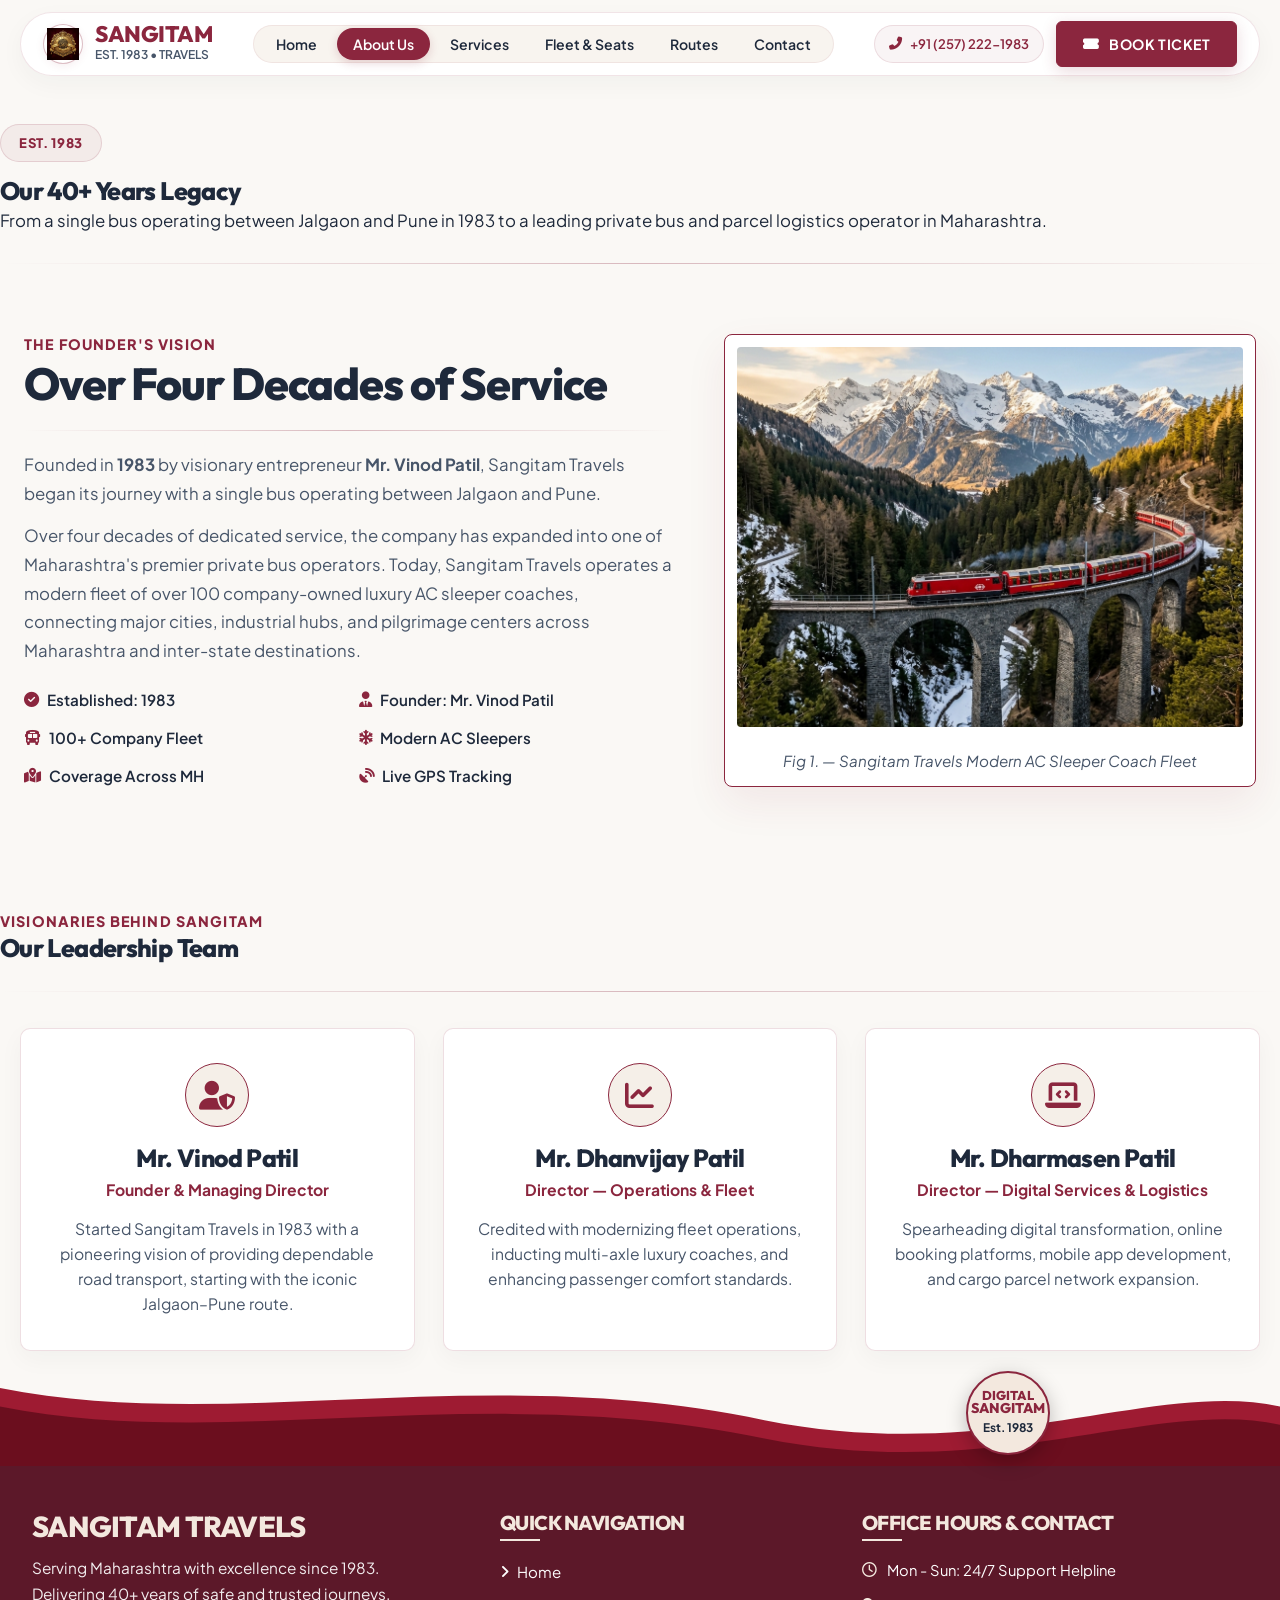
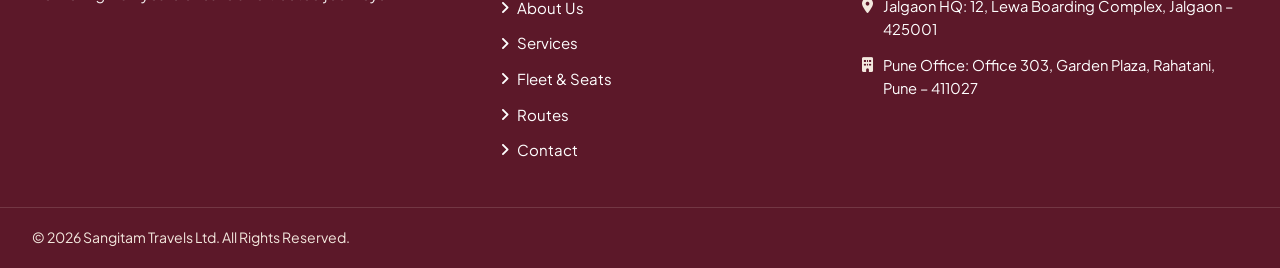
==== about.html @ eeeb0628 "Sangitam Travels 1983 - Multi-page WebGL 3D Interactive Website" ====
<!DOCTYPE html>
<html lang="en">
<head>
  <meta charset="UTF-8">
  <meta name="viewport" content="width=device-width, initial-scale=1.0">
  <title>About Us | Sangitam Travels — 40+ Years of Legacy Since 1983</title>
  <meta name="description" content="Founded in 1983 by Mr. Vinod Patil. Learn about Sangitam Travels' 40+ years of heritage, leadership, and commitment to safe road transport across Maharashtra.">
  
  <link rel="stylesheet" href="css/styles.css">
  <link rel="stylesheet" href="https://cdnjs.cloudflare.com/ajax/libs/font-awesome/6.5.1/css/all.min.css">
</head>
<body>

  <!-- FLOATING GLASSMORPHISM NAVIGATION BAR -->
  <div class="modern-floating-nav-wrapper">
    <nav class="modern-nav-capsule">
      
      <a href="index.html" class="modern-brand-link">
        <div class="modern-brand-badge">
          <img src="images/anniversary_seal.png" alt="Sangitam Travels Crest" style="width: 32px; height: 32px; object-fit: contain;">
        </div>
        <div>
          <div class="modern-brand-name">SANGITAM</div>
          <div class="modern-brand-tag">EST. 1983 • TRAVELS</div>
        </div>
      </a>

      <ul class="modern-nav-menu">
        <li class="modern-nav-item"><a href="index.html">Home</a></li>
        <li class="modern-nav-item"><a href="about.html" class="active">About Us</a></li>
        <li class="modern-nav-item"><a href="services.html">Services</a></li>
        <li class="modern-nav-item"><a href="fleet.html">Fleet & Seats</a></li>
        <li class="modern-nav-item"><a href="routes.html">Routes</a></li>
        <li class="modern-nav-item"><a href="contact.html">Contact</a></li>
      </ul>

      <div class="modern-nav-action-group">
        <div class="modern-phone-pill">
          <i class="fas fa-phone-alt"></i> +91 (257) 222-1983
        </div>
        <button class="btn-primary-sangitam btn-trigger-modal" data-title="Book Bus Ticket">
          <i class="fas fa-ticket-alt"></i> Book Ticket
        </button>
      </div>

    </nav>
  </div>

  <!-- PAGE HERO HEADER -->
  <section class="hero-sangitam-section" style="padding-top: 60px; padding-bottom: 40px;">
    <div class="hero-sangitam-header">
      <div class="badge-modern-glow" style="margin-bottom: 14px;">Est. 1983</div>
      <h1 class="hero-sangitam-title">Our 40+ Years Legacy</h1>
      <p class="hero-sangitam-sub">
        From a single bus operating between Jalgaon and Pune in 1983 to a leading private bus and parcel logistics operator in Maharashtra.
      </p>
      <div class="gold-keyline"></div>
    </div>
  </section>

  <!-- ABOUT COMPANY OVERVIEW -->
  <section class="sangitam-about-section" style="padding-top: 0; max-width: 1340px; margin: 0 auto;">
    <div class="about-grid-container" style="margin-top: 0;">
      <div class="about-text-content">
        <span class="editorial-tag">The Founder's Vision</span>
        <h2>Over Four Decades of Service</h2>
        <div class="gold-keyline" style="margin: 20px 0;"></div>
        <p>
          Founded in <strong>1983</strong> by visionary entrepreneur <strong>Mr. Vinod Patil</strong>, Sangitam Travels began its journey with a single bus operating between Jalgaon and Pune.
        </p>
        <p>
          Over four decades of dedicated service, the company has expanded into one of Maharashtra's premier private bus operators. Today, Sangitam Travels operates a modern fleet of over 100 company-owned luxury AC sleeper coaches, connecting major cities, industrial hubs, and pilgrimage centers across Maharashtra and inter-state destinations.
        </p>
        <div class="about-highlights-list">
          <div class="highlight-item"><i class="fas fa-check-circle"></i> Established: 1983</div>
          <div class="highlight-item"><i class="fas fa-user-tie"></i> Founder: Mr. Vinod Patil</div>
          <div class="highlight-item"><i class="fas fa-bus"></i> 100+ Company Fleet</div>
          <div class="highlight-item"><i class="fas fa-snowflake"></i> Modern AC Sleepers</div>
          <div class="highlight-item"><i class="fas fa-map-marked-alt"></i> Coverage Across MH</div>
          <div class="highlight-item"><i class="fas fa-satellite-dish"></i> Live GPS Tracking</div>
        </div>
      </div>

      <div>
        <div style="border: 1.5px solid var(--clr-wax-red); padding: 12px; background: var(--clr-bg-paper); border-radius: 8px; box-shadow: var(--shadow-card);">
          <img src="images/dest_swiss.png" alt="Sangitam Travels Luxury Fleet" style="width: 100%; height: 380px; object-fit: cover; border-radius: 4px;">
          <div style="padding: 12px 4px 0; text-align: center; font-family: var(--font-sub-serif); font-size: 0.95rem; color: var(--clr-ink-sepia); font-style: italic;">
            Fig 1. — Sangitam Travels Modern AC Sleeper Coach Fleet
          </div>
        </div>
      </div>
    </div>
  </section>

  <!-- LEADERSHIP SECTION -->
  <section class="leadership-section" style="max-width: 1340px; margin: 0 auto; padding-top: 40px;">
    <div class="leadership-header">
      <span class="editorial-tag">Visionaries Behind Sangitam</span>
      <h2>Our Leadership Team</h2>
      <div class="gold-keyline"></div>
    </div>

    <div class="leadership-grid">
      <div class="leader-card">
        <div class="leader-avatar-icon"><i class="fas fa-user-shield"></i></div>
        <h3 class="leader-name">Mr. Vinod Patil</h3>
        <span class="leader-role">Founder & Managing Director</span>
        <p class="leader-bio">
          Started Sangitam Travels in 1983 with a pioneering vision of providing dependable road transport, starting with the iconic Jalgaon–Pune route.
        </p>
      </div>

      <div class="leader-card">
        <div class="leader-avatar-icon"><i class="fas fa-chart-line"></i></div>
        <h3 class="leader-name">Mr. Dhanvijay Patil</h3>
        <span class="leader-role">Director — Operations & Fleet</span>
        <p class="leader-bio">
          Credited with modernizing fleet operations, inducting multi-axle luxury coaches, and enhancing passenger comfort standards.
        </p>
      </div>

      <div class="leader-card">
        <div class="leader-avatar-icon"><i class="fas fa-laptop-code"></i></div>
        <h3 class="leader-name">Mr. Dharmasen Patil</h3>
        <span class="leader-role">Director — Digital Services & Logistics</span>
        <p class="leader-bio">
          Spearheading digital transformation, online booking platforms, mobile app development, and cargo parcel network expansion.
        </p>
      </div>
    </div>
  </section>

  <!-- FOOTER -->
  <footer class="sangitam-footer-wrapper">
    <div class="terrain-horizon-container">
      <svg class="terrain-svg-path" viewBox="0 0 1440 120" fill="none" preserveAspectRatio="none">
        <path d="M0,45 C280,95 560,10 880,80 C1140,130 1320,35 1440,65 L1440,120 L0,120 Z" fill="#6B0E1E"/>
        <path d="M0,35 C260,85 540,5 860,70 C1120,120 1300,25 1440,55 L1440,75 C1300,45 1120,140 860,90 C540,25 260,105 0,55 Z" fill="#9E1B32"/>
      </svg>
      <div class="horizon-stamp-badge">
        <span class="marathi-badge-text">DIGITAL</span>
        <span class="marathi-badge-text" style="font-size: 0.88rem;">SANGITAM</span>
        <span class="year-badge-text">Est. 1983</span>
      </div>
    </div>

    <div class="footer-body-content">
      <div class="footer-brand-col">
        <h3>SANGITAM TRAVELS</h3>
        <p>Serving Maharashtra with excellence since 1983. Delivering 40+ years of safe and trusted journeys.</p>
      </div>
      <div class="footer-links-col">
        <h4>QUICK NAVIGATION</h4>
        <ul class="footer-nav-list">
          <li><a href="index.html"><i class="fas fa-angle-right"></i> Home</a></li>
          <li><a href="about.html"><i class="fas fa-angle-right"></i> About Us</a></li>
          <li><a href="services.html"><i class="fas fa-angle-right"></i> Services</a></li>
          <li><a href="fleet.html"><i class="fas fa-angle-right"></i> Fleet & Seats</a></li>
          <li><a href="routes.html"><i class="fas fa-angle-right"></i> Routes</a></li>
          <li><a href="contact.html"><i class="fas fa-angle-right"></i> Contact</a></li>
        </ul>
      </div>
      <div class="footer-contact-col">
        <h4>OFFICE HOURS & CONTACT</h4>
        <div class="footer-contact-info">
          <p><i class="far fa-clock"></i> <span>Mon - Sun: 24/7 Support Helpline</span></p>
          <p><i class="fas fa-map-marker-alt"></i> <span>Jalgaon HQ: 12, Lewa Boarding Complex, Jalgaon – 425001</span></p>
          <p><i class="fas fa-building"></i> <span>Pune Office: Office 303, Garden Plaza, Rahatani, Pune – 411027</span></p>
        </div>
      </div>
    </div>

    <div class="footer-bottom-bar">
      <div>© 2026 Sangitam Travels Ltd. All Rights Reserved.</div>
    </div>
  </footer>

  <!-- MODAL DIALOG -->
  <div id="sangitamModal" class="modal-sangitam-overlay">
    <div class="modal-sangitam-card">
      <button class="modal-close-cross">&times;</button>
      <div style="text-align: center; margin-bottom: 20px;">
        <div class="badge-modern-glow" style="margin-bottom: 10px;">Est. 1983</div>
        <h3 id="modalTitle" style="font-size: 1.8rem; color: var(--clr-ink-dark);">Sangitam Support</h3>
        <p id="modalSubtitle" style="font-size: 0.9rem; color: var(--clr-ink-sepia);">Enter your details below.</p>
      </div>
      <form id="modalContactForm">
        <div style="margin-bottom: 14px;"><input type="text" class="form-sangitam-control" style="width: 100%;" required placeholder="Full Name *"></div>
        <div style="margin-bottom: 14px;"><input type="tel" class="form-sangitam-control" style="width: 100%;" required placeholder="Mobile Number *"></div>
        <button type="submit" class="btn-primary-sangitam" style="width: 100%;"><i class="fas fa-paper-plane"></i> Submit Request</button>
      </form>
    </div>
  </div>

  <script src="js/main.js"></script>
</body>
</html>
---- css/styles.css ----
/* ==========================================================================
   Sangitam Travels (Established 1983)
   AirVoir & SeekAndDeploy Inspired Three.js WebGL 3D Master Stylesheet
   Palette: Soft Champagne Alabaster (#FAF8F5), Muted Heritage Crimson (#8B263E), Soft Nude Gold (#F3E8DE)
   ========================================================================== */

@import url('https://fonts.googleapis.com/css2?family=Outfit:wght@500;600;700;800;900&family=Plus+Jakarta+Sans:ital,wght@0,400;0,500;0,600;0,700;0,800;1,400;1,600&display=swap');

:root {
  /* Subtle & Refined Palette */
  --clr-user-peach-gold: #F3E8DE;
  --clr-user-crimson-ruby: #8B263E;
  --clr-user-floral-white: #FAF8F5;

  /* Surface Shades */
  --clr-bg-champagne: #FAF8F5;
  --clr-bg-paper: #FFFFFF;
  --clr-bg-warm-ivory: #F5EFE8;

  /* Subtle Inks */
  --clr-ink-dark: #1E293B;
  --clr-ink-espresso: #2C3A4E;
  --clr-ink-sepia: #475569;
  --clr-ink-muted: #64748B;

  /* Subtle Crimson Spectrum (#8B263E) */
  --clr-wax-red: #8B263E;
  --clr-wax-dark: #5C1829;
  --clr-wax-bright: #A6324F;

  /* Typography */
  --font-editorial-heading: 'Outfit', sans-serif;
  --font-display-serif: 'Outfit', sans-serif;
  --font-sub-serif: 'Plus Jakarta Sans', sans-serif;
  --font-body: 'Plus Jakarta Sans', sans-serif;

  /* Shadows & Hairline Keylines */
  --shadow-clean: 0 8px 24px rgba(30, 41, 59, 0.04);
  --shadow-card: 0 16px 40px rgba(139, 38, 62, 0.08);
  --shadow-glow: 0 0 25px rgba(139, 38, 62, 0.15);
  --border-clean: 1px solid rgba(139, 38, 62, 0.12);

  /* Transitions */
  --transition-fast: all 0.25s cubic-bezier(0.4, 0, 0.2, 1);
  --transition-smooth: all 0.4s cubic-bezier(0.16, 1, 0.3, 1);
}

/* Base Reset */
*, *::before, *::after {
  box-sizing: border-box;
  margin: 0;
  padding: 0;
}

html {
  scroll-behavior: smooth;
  font-size: 16px;
}

body {
  font-family: var(--font-body);
  background-color: var(--clr-bg-champagne);
  color: var(--clr-ink-dark);
  line-height: 1.7;
  font-size: 1.05rem;
  overflow-x: hidden;
  -webkit-font-smoothing: antialiased;
}

/* ==========================================================================
   FULL-SCREEN THREE.JS WEBGL 3D CANVAS STAGE
   ========================================================================== */

#webgl-canvas-container {
  position: fixed;
  inset: 0;
  width: 100vw;
  height: 100vh;
  z-index: -1;
  pointer-events: none;
  overflow: hidden;
}

#webgl-canvas-container canvas {
  width: 100% !important;
  height: 100% !important;
  display: block;
}

/* JOURNEY PROGRESS BAR */
.journey-progress-bar-container {
  position: fixed;
  top: 0;
  left: 0;
  width: 100%;
  height: 3px;
  background: rgba(139, 38, 62, 0.08);
  z-index: 1200;
}

.journey-progress-fill {
  height: 100%;
  width: 0%;
  background: linear-gradient(90deg, #8B263E, #A6324F, #F3E8DE);
  position: relative;
}

.journey-progress-bus-icon {
  position: absolute;
  right: -10px;
  top: -8px;
  background: var(--clr-wax-red);
  color: #FFFFFF;
  width: 20px;
  height: 20px;
  border-radius: 50%;
  display: flex;
  align-items: center;
  justify-content: center;
  font-size: 0.6rem;
  box-shadow: 0 0 8px rgba(139, 38, 62, 0.3);
}

/* Typography Hierarchy */
h1, h2, h3, h4, h5, h6 {
  font-family: var(--font-editorial-heading);
  color: var(--clr-ink-dark);
  font-weight: 800;
  line-height: 1.2;
  letter-spacing: -0.025em;
}

a {
  text-decoration: none;
  color: inherit;
  transition: var(--transition-fast);
}

/* Reusable Badges */
.badge-modern-glow {
  display: inline-flex;
  align-items: center;
  gap: 8px;
  background: rgba(139, 38, 62, 0.06);
  color: var(--clr-wax-red);
  padding: 7px 18px;
  border-radius: 30px;
  font-family: var(--font-sub-serif);
  font-size: 0.82rem;
  font-weight: 800;
  letter-spacing: 0.05em;
  text-transform: uppercase;
  border: 1px solid rgba(139, 38, 62, 0.15);
}

.gold-keyline {
  height: 1px;
  width: 100%;
  background: linear-gradient(90deg, transparent, rgba(139, 38, 62, 0.3), transparent);
  margin: 28px 0;
}

.editorial-tag {
  font-family: var(--font-sub-serif);
  font-size: 0.9rem;
  font-weight: 800;
  color: var(--clr-wax-red);
  letter-spacing: 0.08em;
  text-transform: uppercase;
  display: block;
}

/* BUTTONS */
.btn-primary-sangitam {
  display: inline-flex;
  align-items: center;
  justify-content: center;
  gap: 10px;
  background: var(--clr-wax-red) !important;
  color: #FFFFFF !important;
  padding: 13px 26px;
  border-radius: 6px;
  font-family: var(--font-sub-serif);
  font-size: 0.88rem;
  font-weight: 700 !important;
  letter-spacing: 0.03em;
  text-transform: uppercase;
  border: 1px solid var(--clr-wax-red) !important;
  box-shadow: 0 4px 15px rgba(139, 38, 62, 0.18) !important;
  cursor: pointer;
  transition: var(--transition-smooth);
}

.btn-primary-sangitam:hover {
  background: var(--clr-wax-dark) !important;
  color: #FFFFFF !important;
  transform: translateY(-2px);
  box-shadow: 0 8px 22px rgba(139, 38, 62, 0.25) !important;
}

.btn-secondary-gold {
  display: inline-flex;
  align-items: center;
  justify-content: center;
  gap: 8px;
  background: #FFFFFF !important;
  color: var(--clr-wax-red) !important;
  padding: 11px 22px;
  border-radius: 6px;
  font-family: var(--font-sub-serif);
  font-size: 0.86rem;
  font-weight: 700 !important;
  letter-spacing: 0.03em;
  text-transform: uppercase;
  border: 1px solid rgba(139, 38, 62, 0.3) !important;
  cursor: pointer;
  transition: var(--transition-fast);
}

.btn-secondary-gold:hover {
  background: var(--clr-wax-red) !important;
  color: #FFFFFF !important;
  transform: translateY(-2px);
}

/* FLOATING GLASSMORPHISM NAVIGATION BAR */
.modern-floating-nav-wrapper {
  position: sticky;
  top: 12px;
  z-index: 1000;
  max-width: 1320px;
  margin: 0 auto;
  padding: 0 20px;
}

.modern-nav-capsule {
  background: rgba(255, 255, 255, 0.92);
  backdrop-filter: blur(16px);
  border: 1px solid rgba(139, 38, 62, 0.12);
  border-radius: 60px;
  padding: 8px 22px;
  display: flex;
  align-items: center;
  justify-content: space-between;
  box-shadow: 0 8px 25px rgba(30, 41, 59, 0.04);
  transition: var(--transition-smooth);
}

.modern-brand-link {
  display: flex;
  align-items: center;
  gap: 12px;
}

.modern-brand-badge {
  width: 40px;
  height: 40px;
  background: #FFFFFF;
  border: 1px solid rgba(139, 38, 62, 0.3);
  border-radius: 50%;
  display: flex;
  align-items: center;
  justify-content: center;
  box-shadow: 0 2px 8px rgba(139, 38, 62, 0.08);
}

.modern-brand-name {
  font-family: var(--font-editorial-heading);
  font-size: 1.4rem;
  font-weight: 800;
  color: var(--clr-wax-red);
  letter-spacing: -0.02em;
  line-height: 1;
}

.modern-brand-tag {
  font-family: var(--font-sub-serif);
  font-size: 0.75rem;
  color: var(--clr-ink-sepia);
  font-weight: 600;
}

.modern-nav-menu {
  display: flex;
  align-items: center;
  gap: 4px;
  list-style: none;
  background: rgba(245, 239, 232, 0.7);
  padding: 4px 6px;
  border-radius: 40px;
  border: 1px solid rgba(139, 38, 62, 0.08);
}

.modern-nav-item a {
  font-family: var(--font-sub-serif);
  font-size: 0.88rem;
  font-weight: 600;
  color: var(--clr-ink-dark);
  padding: 7px 16px;
  border-radius: 30px;
  transition: var(--transition-fast);
}

.modern-nav-item a:hover,
.modern-nav-item a.active {
  background: var(--clr-wax-red);
  color: #FFFFFF !important;
  box-shadow: 0 3px 10px rgba(139, 38, 62, 0.2);
}

.modern-nav-action-group {
  display: flex;
  align-items: center;
  gap: 12px;
}

.modern-phone-pill {
  display: inline-flex;
  align-items: center;
  gap: 8px;
  font-family: var(--font-sub-serif);
  font-size: 0.82rem;
  font-weight: 600;
  color: var(--clr-wax-red);
  background: rgba(139, 38, 62, 0.05);
  padding: 7px 14px;
  border-radius: 30px;
  border: 1px solid rgba(139, 38, 62, 0.12);
}

/* HERO SECTION WITH GLASSMORPHISM OVERLAY */
.hero-modern-split-section {
  padding: 50px 24px 75px;
  max-width: 1340px;
  margin: 0 auto;
}

.hero-modern-grid {
  display: grid;
  grid-template-columns: 1.15fr 0.85fr;
  gap: 46px;
  align-items: center;
}

.hero-modern-headline {
  font-size: 3.5rem;
  color: var(--clr-ink-dark);
  line-height: 1.14;
  margin: 18px 0;
  font-weight: 800;
  letter-spacing: -0.03em;
}

.hero-modern-headline span.highlight-crimson {
  color: var(--clr-wax-red);
  font-weight: 900;
}

.hero-modern-lead {
  font-size: 1.2rem;
  color: var(--clr-ink-sepia);
  line-height: 1.65;
  margin-bottom: 24px;
  font-weight: 500;
}

.hero-trust-metrics {
  display: flex;
  flex-wrap: wrap;
  gap: 14px;
  margin-top: 28px;
}

.hero-metric-pill {
  display: flex;
  align-items: center;
  gap: 8px;
  background: rgba(255, 255, 255, 0.92);
  backdrop-filter: blur(12px);
  border: 1px solid rgba(139, 38, 62, 0.15);
  padding: 7px 16px;
  border-radius: 30px;
  font-family: var(--font-sub-serif);
  font-size: 0.86rem;
  font-weight: 600;
  color: var(--clr-ink-dark);
  box-shadow: 0 2px 8px rgba(0,0,0,0.02);
}

.hero-metric-pill i {
  color: var(--clr-wax-red);
}

/* HERO DESK CARD */
.hero-glass-desk-card {
  background: rgba(255, 255, 255, 0.92) !important;
  backdrop-filter: blur(20px);
  border: 1px solid rgba(139, 38, 62, 0.18) !important;
  border-radius: 14px;
  padding: 30px 26px;
  box-shadow: 0 12px 35px rgba(139, 38, 62, 0.08) !important;
}

.desk-card-title {
  font-family: var(--font-editorial-heading);
  font-size: 1.4rem;
  color: var(--clr-ink-dark);
  margin-bottom: 4px;
  font-weight: 800;
}

/* MULTI-TOOL WIDGET */
.multitool-tabs-header {
  display: flex;
  gap: 8px;
  border-bottom: 1px solid rgba(139, 38, 62, 0.1);
  padding-bottom: 12px;
  margin-bottom: 18px;
  flex-wrap: wrap;
}

.multitool-tab-btn {
  background: var(--clr-bg-warm-ivory);
  border: 1px solid rgba(139, 38, 62, 0.12);
  font-family: var(--font-sub-serif);
  font-size: 0.82rem;
  font-weight: 600;
  color: var(--clr-ink-dark);
  cursor: pointer;
  padding: 7px 14px;
  border-radius: 5px;
  display: flex;
  align-items: center;
  gap: 6px;
  transition: var(--transition-fast);
}

.multitool-tab-btn.active {
  background: var(--clr-wax-red);
  color: #FFFFFF !important;
  border-color: var(--clr-wax-red);
  box-shadow: 0 3px 10px rgba(139, 38, 62, 0.18);
}

.multitool-form-grid {
  display: grid;
  grid-template-columns: 1fr;
  gap: 12px;
}

.form-sangitam-group {
  display: flex;
  flex-direction: column;
  gap: 5px;
}

.form-sangitam-group label {
  font-family: var(--font-sub-serif);
  font-size: 0.75rem;
  font-weight: 700;
  color: var(--clr-wax-red);
  text-transform: uppercase;
  letter-spacing: 0.04em;
}

.form-sangitam-control {
  padding: 10px 12px;
  background: var(--clr-bg-champagne);
  border: 1px solid rgba(139, 38, 62, 0.18);
  border-radius: 5px;
  font-family: var(--font-body);
  font-size: 0.95rem;
  color: var(--clr-ink-dark);
  font-weight: 500;
  outline: none;
  transition: var(--transition-fast);
}

.form-sangitam-control:focus {
  border-color: var(--clr-wax-red);
  box-shadow: 0 0 0 3px rgba(139, 38, 62, 0.08);
}

/* ==========================================================================
   ROUTES PAGE STYLING
   ========================================================================== */

.routes-sangitam-section {
  padding: 40px 24px 80px;
  max-width: 1340px;
  margin: 0 auto;
}

.routes-grid-sangitam {
  max-width: 1280px;
  margin: 30px auto 0;
  display: grid;
  grid-template-columns: repeat(auto-fill, minmax(350px, 1fr));
  gap: 26px;
}

.route-sangitam-card {
  background: rgba(255, 255, 255, 0.94) !important;
  backdrop-filter: blur(12px);
  border: 1px solid rgba(139, 38, 62, 0.15) !important;
  border-radius: 10px;
  padding: 26px 22px;
  box-shadow: 0 6px 20px rgba(30, 41, 59, 0.03) !important;
  display: flex;
  flex-direction: column;
  justify-content: space-between;
  transition: all 0.3s ease;
}

.route-sangitam-card:hover {
  transform: translateY(-4px);
  border-color: var(--clr-wax-red) !important;
  box-shadow: 0 12px 30px rgba(139, 38, 62, 0.1) !important;
}

.route-cities-title {
  font-family: var(--font-editorial-heading);
  font-size: 1.4rem;
  font-weight: 800;
  color: var(--clr-wax-red);
  display: flex;
  align-items: center;
  gap: 10px;
  margin-bottom: 10px;
}

.route-meta-info {
  font-family: var(--font-sub-serif);
  font-size: 0.88rem;
  font-weight: 600;
  color: var(--clr-ink-sepia);
  margin-bottom: 14px;
  display: flex;
  gap: 14px;
}

/* ==========================================================================
   SERVICES PAGE STYLING
   ========================================================================== */

.services-sangitam-section {
  padding: 40px 24px 80px;
  max-width: 1340px;
  margin: 0 auto;
}

.services-grid-sangitam {
  max-width: 1280px;
  margin: 30px auto 0;
  display: grid;
  grid-template-columns: repeat(auto-fit, minmax(320px, 1fr));
  gap: 26px;
}

.service-card-sangitam {
  background: rgba(255, 255, 255, 0.94) !important;
  backdrop-filter: blur(12px);
  border: 1px solid rgba(139, 38, 62, 0.15) !important;
  border-radius: 10px;
  padding: 30px 24px;
  box-shadow: 0 6px 20px rgba(30, 41, 59, 0.03) !important;
  transition: var(--transition-smooth);
}

.service-card-sangitam:hover {
  transform: translateY(-4px);
  border-color: var(--clr-wax-red) !important;
  box-shadow: 0 12px 30px rgba(139, 38, 62, 0.1) !important;
}

.service-icon-box {
  width: 56px;
  height: 56px;
  background: var(--clr-bg-warm-ivory);
  color: var(--clr-wax-red);
  border: 1px solid rgba(139, 38, 62, 0.3);
  border-radius: 50%;
  display: flex;
  align-items: center;
  justify-content: center;
  font-size: 1.5rem;
  margin-bottom: 16px;
}

.service-card-sangitam h3 {
  font-size: 1.45rem;
  margin-bottom: 10px;
}

.service-card-sangitam p {
  color: var(--clr-ink-sepia);
  font-size: 0.98rem;
  line-height: 1.6;
}

/* ==========================================================================
   FLEET PAGE STYLING
   ========================================================================== */

.fleet-sangitam-section {
  padding: 40px 24px 80px;
  max-width: 1340px;
  margin: 0 auto;
}

.fleet-grid-sangitam {
  display: grid;
  grid-template-columns: repeat(auto-fit, minmax(340px, 1fr));
  gap: 28px;
  max-width: 1280px;
  margin: 30px auto 0;
}

.fleet-coach-card {
  background: rgba(255, 255, 255, 0.94) !important;
  backdrop-filter: blur(12px);
  border: 1px solid rgba(139, 38, 62, 0.15) !important;
  border-radius: 10px;
  box-shadow: 0 6px 20px rgba(30, 41, 59, 0.03) !important;
  overflow: hidden;
  transition: var(--transition-smooth);
}

.fleet-coach-card:hover {
  transform: translateY(-4px);
  box-shadow: 0 12px 30px rgba(139, 38, 62, 0.1) !important;
  border-color: var(--clr-wax-red) !important;
}

.fleet-img-wrapper {
  position: relative;
  height: 220px;
}

.fleet-img-wrapper img {
  width: 100%;
  height: 100%;
  object-fit: cover;
}

.fleet-card-body {
  padding: 24px;
}

.fleet-card-body h3 {
  font-size: 1.5rem;
  color: var(--clr-ink-dark);
  margin-bottom: 6px;
}

.amenities-pill-grid {
  display: flex;
  flex-wrap: wrap;
  gap: 6px;
  margin: 14px 0;
}

.amenity-pill {
  background: var(--clr-bg-warm-ivory);
  border: 1px solid rgba(139, 38, 62, 0.15);
  padding: 4px 10px;
  border-radius: 16px;
  font-size: 0.8rem;
  font-weight: 600;
  color: var(--clr-ink-dark);
  display: flex;
  align-items: center;
  gap: 5px;
}

.amenity-pill i {
  color: var(--clr-wax-red);
}

/* ==========================================================================
   ABOUT PAGE STYLING
   ========================================================================== */

.sangitam-about-section {
  padding: 40px 24px 80px;
  max-width: 1340px;
  margin: 0 auto;
}

.about-grid-container {
  max-width: 1280px;
  margin: 0 auto;
  display: grid;
  grid-template-columns: 1.1fr 0.9fr;
  gap: 50px;
  align-items: center;
}

.about-text-content h2 {
  font-size: 2.8rem;
  margin-bottom: 16px;
}

.about-text-content p {
  color: var(--clr-ink-sepia);
  font-size: 1.05rem;
  line-height: 1.7;
  margin-bottom: 14px;
}

.about-highlights-list {
  display: grid;
  grid-template-columns: 1fr 1fr;
  gap: 12px 20px;
  margin-top: 22px;
}

.highlight-item {
  display: flex;
  align-items: center;
  gap: 8px;
  font-size: 0.95rem;
  color: var(--clr-ink-dark);
  font-weight: 600;
}

.highlight-item i {
  color: var(--clr-wax-red);
}

/* SCROLLYTELLING CHAPTERS */
.scrollytelling-chapter {
  padding: 70px 24px;
  position: relative;
}

.timeline-interactive-container {
  max-width: 1140px;
  margin: 36px auto 0;
  position: relative;
}

.timeline-spine-line {
  position: absolute;
  top: 0;
  bottom: 0;
  left: 50%;
  width: 2px;
  background: linear-gradient(180deg, var(--clr-user-peach-gold), var(--clr-wax-red), var(--clr-wax-dark));
  transform: translateX(-50%);
}

.timeline-node-item {
  display: flex;
  justify-content: flex-end;
  padding-right: 44px;
  position: relative;
  margin-bottom: 50px;
  width: 50%;
}

.timeline-node-item.node-right {
  align-self: flex-end;
  justify-content: flex-start;
  padding-right: 0;
  padding-left: 44px;
  margin-left: 50%;
}

.timeline-dot-pin {
  position: absolute;
  top: 22px;
  right: -11px;
  width: 22px;
  height: 22px;
  background: var(--clr-wax-red);
  border: 3px solid var(--clr-user-peach-gold);
  border-radius: 50%;
  box-shadow: 0 0 12px rgba(139, 38, 62, 0.3);
  z-index: 10;
}

.timeline-node-item.node-right .timeline-dot-pin {
  right: auto;
  left: -11px;
}

.timeline-card-box {
  background: rgba(255, 255, 255, 0.94);
  backdrop-filter: blur(12px);
  border: 1px solid rgba(139, 38, 62, 0.15);
  border-radius: 10px;
  padding: 24px 28px;
  box-shadow: var(--shadow-clean);
  transition: var(--transition-smooth);
}

.timeline-card-box:hover {
  transform: translateY(-4px);
  border-color: var(--clr-wax-red);
}

.timeline-year-tag {
  font-family: var(--font-editorial-heading);
  font-size: 1.6rem;
  font-weight: 800;
  color: var(--clr-wax-red);
  margin-bottom: 4px;
}

/* 3D CABIN EXPLORER */
.cabin-explorer-wrapper {
  max-width: 1240px;
  margin: 40px auto 0;
  background: rgba(255, 255, 255, 0.94);
  backdrop-filter: blur(12px);
  border: 1px solid rgba(139, 38, 62, 0.15);
  border-radius: 12px;
  box-shadow: var(--shadow-clean);
  overflow: hidden;
  display: grid;
  grid-template-columns: 1.2fr 0.8fr;
}

.cabin-visual-stage {
  position: relative;
  height: 440px;
  background: #1E293B;
}

.cabin-visual-stage img {
  width: 100%;
  height: 100%;
  object-fit: cover;
  transition: opacity 0.5s ease;
}

.cabin-hotspot-pin {
  position: absolute;
  width: 28px;
  height: 28px;
  background: var(--clr-wax-red);
  color: #FFFFFF;
  border: 2px solid #FFFFFF;
  border-radius: 50%;
  display: flex;
  align-items: center;
  justify-content: center;
  font-size: 0.8rem;
  cursor: pointer;
  box-shadow: 0 0 15px rgba(139, 38, 62, 0.6);
}

.cabin-controls-panel {
  padding: 34px;
  display: flex;
  flex-direction: column;
  justify-content: center;
}

.view-switcher-tabs {
  display: flex;
  gap: 8px;
  margin-bottom: 20px;
}

.view-tab-btn {
  background: var(--clr-bg-warm-ivory);
  border: 1px solid rgba(139, 38, 62, 0.15);
  padding: 7px 14px;
  border-radius: 5px;
  font-family: var(--font-sub-serif);
  font-size: 0.82rem;
  font-weight: 600;
  color: var(--clr-ink-dark);
  cursor: pointer;
  transition: var(--transition-fast);
}

.view-tab-btn.active {
  background: var(--clr-wax-red);
  color: #FFFFFF;
  border-color: var(--clr-wax-red);
}

/* VECTOR MAP */
.map-interactive-container {
  max-width: 1240px;
  margin: 40px auto 0;
  background: rgba(255, 255, 255, 0.94);
  backdrop-filter: blur(12px);
  border: 1px solid rgba(139, 38, 62, 0.15);
  border-radius: 12px;
  padding: 34px;
  box-shadow: var(--shadow-clean);
  display: grid;
  grid-template-columns: 1.2fr 0.8fr;
  gap: 34px;
}

.svg-map-stage {
  position: relative;
  background: var(--clr-bg-warm-ivory);
  border: 1px solid rgba(139, 38, 62, 0.12);
  border-radius: 8px;
  padding: 16px;
}

.city-node-btn {
  background: #FFFFFF;
  border: 1.5px solid var(--clr-wax-red);
  color: var(--clr-wax-red);
  padding: 5px 12px;
  border-radius: 20px;
  font-family: var(--font-sub-serif);
  font-size: 0.82rem;
  font-weight: 700;
  cursor: pointer;
  transition: var(--transition-fast);
}

.city-node-btn.active,
.city-node-btn:hover {
  background: var(--clr-wax-red);
  color: #FFFFFF;
}

/* SEAT MAP SELECTOR */
.seatmap-modal-card {
  max-width: 1140px;
  margin: 36px auto 0;
  background: rgba(255, 255, 255, 0.94);
  backdrop-filter: blur(12px);
  border: 1px solid rgba(139, 38, 62, 0.15);
  border-radius: 12px;
  padding: 30px;
  box-shadow: var(--shadow-clean);
}

.seat-deck-container {
  display: grid;
  grid-template-columns: 1fr 1fr;
  gap: 26px;
  margin-top: 20px;
}

.deck-box {
  background: var(--clr-bg-warm-ivory);
  border: 1px solid rgba(139, 38, 62, 0.12);
  border-radius: 8px;
  padding: 16px;
}

.deck-title {
  font-family: var(--font-sub-serif);
  font-size: 0.95rem;
  font-weight: 800;
  color: var(--clr-wax-red);
  margin-bottom: 14px;
  text-transform: uppercase;
}

.berth-grid {
  display: grid;
  grid-template-columns: repeat(3, 1fr);
  gap: 10px;
}

.berth-cell {
  background: #FFFFFF;
  border: 1px solid rgba(139, 38, 62, 0.2);
  border-radius: 5px;
  padding: 10px 6px;
  text-align: center;
  font-family: var(--font-sub-serif);
  font-size: 0.82rem;
  font-weight: 600;
  cursor: pointer;
  transition: var(--transition-fast);
}

.berth-cell:hover,
.berth-cell.selected {
  background: var(--clr-wax-red);
  color: #FFFFFF;
  border-color: var(--clr-wax-red);
}

.berth-cell.booked {
  background: rgba(100, 116, 139, 0.12);
  color: var(--clr-ink-muted);
  border-color: transparent;
  cursor: not-allowed;
}

/* STATS BANNER */
.sangitam-stats-banner {
  background: var(--clr-wax-dark);
  color: var(--clr-user-peach-gold);
  padding: 44px 24px;
  border-top: 1px solid rgba(243, 232, 222, 0.2);
  border-bottom: 1px solid rgba(243, 232, 222, 0.2);
}

.sangitam-stats-grid {
  max-width: 1240px;
  margin: 0 auto;
  display: grid;
  grid-template-columns: repeat(auto-fit, minmax(200px, 1fr));
  gap: 26px;
  text-align: center;
}

.stat-number-sangitam {
  font-family: var(--font-editorial-heading);
  font-size: 3rem;
  font-weight: 800;
  color: #FFFFFF;
  line-height: 1;
  margin-bottom: 4px;
}

.stat-label-sangitam {
  font-family: var(--font-sub-serif);
  font-size: 0.98rem;
  font-weight: 600;
  color: var(--clr-user-peach-gold);
}

/* LEADERSHIP SECTION */
.leadership-grid {
  display: grid;
  grid-template-columns: repeat(auto-fit, minmax(320px, 1fr));
  gap: 28px;
  max-width: 1240px;
  margin: 36px auto 0;
}

.leader-card {
  background: rgba(255, 255, 255, 0.94) !important;
  backdrop-filter: blur(12px);
  border: 1px solid rgba(139, 38, 62, 0.15) !important;
  border-radius: 10px;
  padding: 34px 26px;
  box-shadow: var(--shadow-clean) !important;
  text-align: center;
  position: relative;
  transition: var(--transition-smooth);
}

.leader-card:hover {
  transform: translateY(-4px);
  border-color: var(--clr-wax-red) !important;
  box-shadow: var(--shadow-card) !important;
}

.leader-avatar-icon {
  width: 64px;
  height: 64px;
  background: var(--clr-bg-warm-ivory);
  color: var(--clr-wax-red);
  border-radius: 50%;
  display: flex;
  align-items: center;
  justify-content: center;
  font-size: 1.8rem;
  margin: 0 auto 16px;
  border: 1px solid var(--clr-wax-red);
}

.leader-name {
  font-size: 1.55rem;
  color: var(--clr-ink-dark);
  margin-bottom: 4px;
}

.leader-role {
  font-family: var(--font-sub-serif);
  font-size: 0.98rem;
  color: var(--clr-wax-red);
  font-weight: 700;
  margin-bottom: 12px;
  display: block;
}

.leader-bio {
  color: var(--clr-ink-sepia);
  font-size: 0.98rem;
  line-height: 1.6;
}

/* OFFICES & CONTACT */
.contact-sangitam-section {
  padding: 40px 24px 80px;
  max-width: 1340px;
  margin: 0 auto;
}

.offices-grid {
  display: grid;
  grid-template-columns: 1fr 1fr;
  gap: 30px;
  max-width: 1240px;
  margin: 36px auto 0;
}

.office-box {
  background: rgba(255, 255, 255, 0.94) !important;
  backdrop-filter: blur(12px);
  border: 1px solid var(--clr-wax-red) !important;
  border-radius: 10px;
  padding: 32px;
  box-shadow: var(--shadow-clean) !important;
}

.office-box h3 {
  font-size: 1.55rem;
  color: var(--clr-wax-red);
  margin-bottom: 14px;
}

/* FOOTER */
.sangitam-footer-wrapper {
  position: relative;
  background-color: var(--clr-wax-dark);
  color: #FFFFFF;
  margin-top: 90px;
}

.terrain-horizon-container {
  position: relative;
  top: -85px;
  left: 0;
  width: 100%;
  height: 110px;
  overflow: visible;
  pointer-events: none;
  z-index: 10;
}

.terrain-svg-path {
  width: 100%;
  height: 110px;
  display: block;
}

.horizon-stamp-badge {
  position: absolute;
  top: 15px;
  right: 18%;
  width: 84px;
  height: 84px;
  background: var(--clr-user-peach-gold);
  border: 2px solid var(--clr-wax-red);
  border-radius: 50%;
  box-shadow: 0 6px 20px rgba(0,0,0,0.25);
  display: flex;
  flex-direction: column;
  align-items: center;
  justify-content: center;
  text-align: center;
  z-index: 20;
  pointer-events: auto;
  transition: transform 0.4s ease;
}

.horizon-stamp-badge:hover {
  transform: scale(1.06) rotate(4deg);
}

.horizon-stamp-badge .marathi-badge-text {
  font-family: var(--font-editorial-heading);
  font-size: 0.8rem;
  color: var(--clr-wax-red);
  line-height: 1;
  font-weight: 800;
}

.horizon-stamp-badge .year-badge-text {
  font-family: var(--font-sub-serif);
  font-size: 0.74rem;
  color: var(--clr-ink-dark);
  font-weight: 700;
  margin-top: 2px;
}

.footer-body-content {
  max-width: 1340px;
  margin: -40px auto 0;
  padding: 0 32px 44px;
  display: grid;
  grid-template-columns: 1.2fr 0.9fr 1.1fr;
  gap: 46px;
  position: relative;
  z-index: 15;
}

.footer-brand-col h3 {
  font-family: var(--font-editorial-heading);
  font-size: 1.8rem;
  color: var(--clr-user-peach-gold);
  margin-bottom: 12px;
  line-height: 1.1;
}

.footer-brand-col p {
  color: #FFFFFF;
  font-size: 0.96rem;
  line-height: 1.7;
  opacity: 0.92;
  margin-bottom: 18px;
}

.footer-links-col h4,
.footer-contact-col h4 {
  font-family: var(--font-editorial-heading);
  font-size: 1.25rem;
  color: var(--clr-user-peach-gold);
  margin-bottom: 18px;
  position: relative;
  padding-bottom: 6px;
}

.footer-links-col h4::after,
.footer-contact-col h4::after {
  content: '';
  position: absolute;
  bottom: 0;
  left: 0;
  width: 40px;
  height: 2px;
  background: var(--clr-user-peach-gold);
}

.footer-nav-list {
  list-style: none;
  display: flex;
  flex-direction: column;
  gap: 10px;
}

.footer-nav-list a {
  color: #FFFFFF;
  font-size: 0.94rem;
  display: flex;
  align-items: center;
  gap: 8px;
  transition: var(--transition-fast);
}

.footer-nav-list a:hover {
  color: var(--clr-user-peach-gold);
  transform: translateX(5px);
}

.footer-contact-info p {
  color: #FFFFFF;
  font-size: 0.92rem;
  line-height: 1.6;
  margin-bottom: 12px;
  display: flex;
  align-items: flex-start;
  gap: 10px;
}

.footer-contact-info i {
  color: var(--clr-user-peach-gold);
  margin-top: 4px;
}

.footer-bottom-bar {
  border-top: 1px solid rgba(243, 232, 222, 0.15);
  padding: 18px 32px;
  max-width: 1340px;
  margin: 0 auto;
  display: flex;
  justify-content: space-between;
  align-items: center;
  font-size: 0.88rem;
  color: var(--clr-user-peach-gold);
  flex-wrap: wrap;
  gap: 14px;
}

.scroll-top-float-btn {
  position: fixed;
  bottom: 28px;
  right: 28px;
  width: 44px;
  height: 44px;
  background: var(--clr-wax-red);
  color: #FFFFFF;
  border: 1.5px solid var(--clr-user-peach-gold);
  border-radius: 50%;
  display: flex;
  align-items: center;
  justify-content: center;
  font-size: 1rem;
  box-shadow: 0 6px 20px rgba(0,0,0,0.3);
  cursor: pointer;
  z-index: 1000;
  transition: var(--transition-smooth);
}

.scroll-top-float-btn:hover {
  transform: translateY(-3px) scale(1.05);
  background: var(--clr-wax-bright);
}

/* MODAL DIALOG */
.modal-sangitam-overlay {
  position: fixed;
  inset: 0;
  background: rgba(30, 41, 59, 0.75);
  backdrop-filter: blur(8px);
  z-index: 2000;
  display: flex;
  align-items: center;
  justify-content: center;
  opacity: 0;
  visibility: hidden;
  transition: var(--transition-smooth);
}

.modal-sangitam-overlay.active {
  opacity: 1;
  visibility: visible;
}

.modal-sangitam-card {
  background: #FAF8F5 !important;
  border: 1.5px solid var(--clr-wax-red) !important;
  border-radius: 10px;
  max-width: 560px;
  width: 90%;
  padding: 36px;
  box-shadow: 0 20px 50px rgba(0,0,0,0.3) !important;
  position: relative;
  transform: translateY(20px);
  transition: var(--transition-smooth);
}

.modal-sangitam-overlay.active .modal-sangitam-card {
  transform: translateY(0);
}

.modal-close-cross {
  position: absolute;
  top: 16px;
  right: 16px;
  background: none;
  border: none;
  font-size: 1.6rem;
  color: var(--clr-wax-red);
  cursor: pointer;
}

/* RESPONSIVE */
@media (max-width: 992px) {
  .hero-modern-grid { grid-template-columns: 1fr; }
  .hero-modern-headline { font-size: 2.8rem; }
  .cabin-explorer-wrapper,
  .map-interactive-container,
  .seat-deck-container,
  .offices-grid,
  .about-grid-container,
  .footer-body-content { grid-template-columns: 1fr; }
  .timeline-node-item, .timeline-node-item.node-right { width: 100%; margin-left: 0; padding-left: 40px; padding-right: 0; }
  .timeline-spine-line { left: 15px; }
  .timeline-dot-pin, .timeline-node-item.node-right .timeline-dot-pin { left: 2px; }
  .modern-nav-menu { display: none; }
}

@media (max-width: 768px) {
  .hero-modern-headline { font-size: 2.2rem; }
}
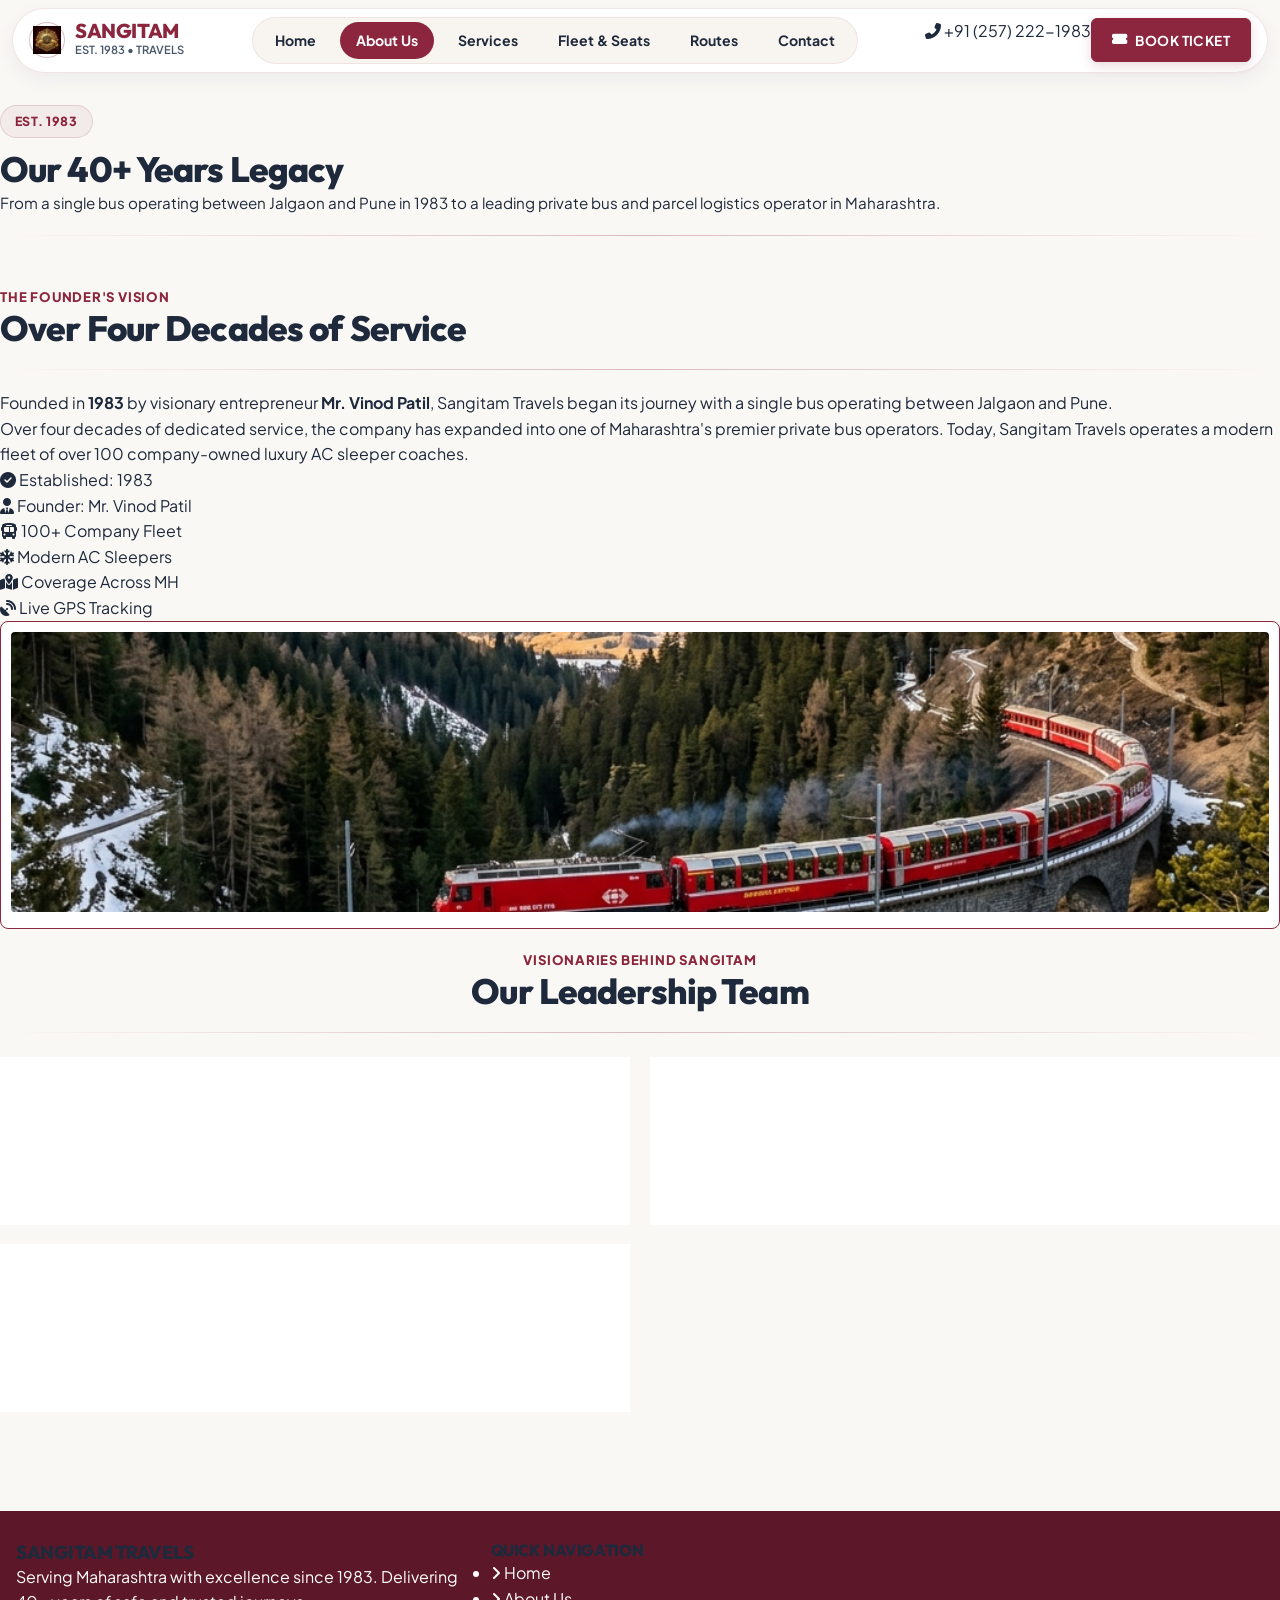
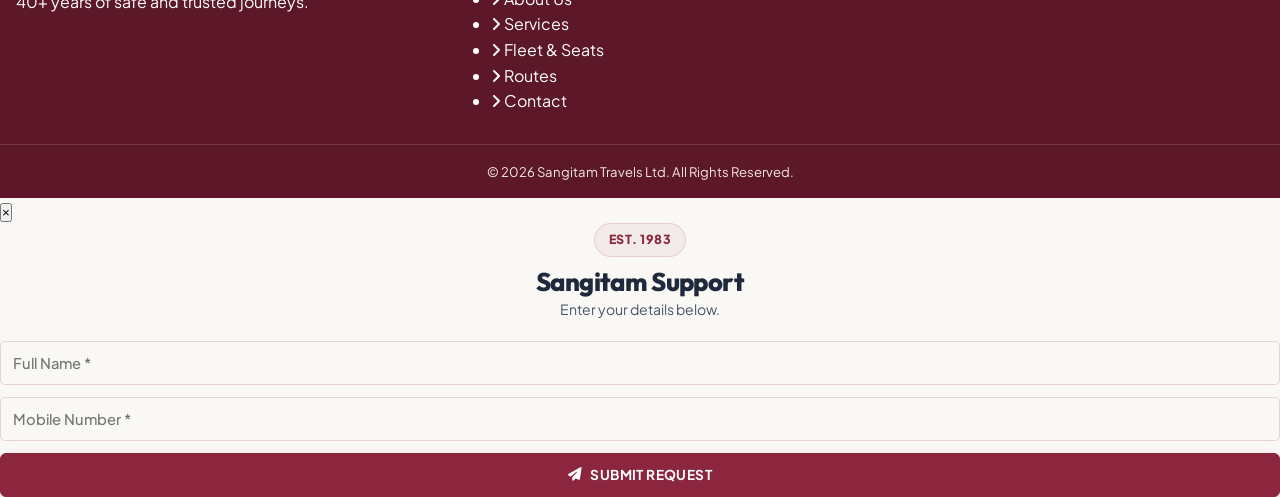
==== commit 07f2a611: "Mobile-First CSS Architecture & Responsive Drawer Navigation" ====
--- a/about.html
+++ b/about.html
@@ -11,13 +11,13 @@
 </head>
 <body>
 
-  <!-- FLOATING GLASSMORPHISM NAVIGATION BAR -->
+  <!-- MOBILE-FIRST FLOATING GLASSMORPHISM NAVIGATION BAR -->
   <div class="modern-floating-nav-wrapper">
     <nav class="modern-nav-capsule">
       
       <a href="index.html" class="modern-brand-link">
         <div class="modern-brand-badge">
-          <img src="images/anniversary_seal.png" alt="Sangitam Travels Crest" style="width: 32px; height: 32px; object-fit: contain;">
+          <img src="images/anniversary_seal.png" alt="Sangitam Travels Crest" style="width: 28px; height: 28px; object-fit: contain;">
         </div>
         <div>
           <div class="modern-brand-name">SANGITAM</div>
@@ -25,7 +25,12 @@
         </div>
       </a>
 
-      <ul class="modern-nav-menu">
+      <!-- Mobile Hamburger Toggle Button -->
+      <button id="mobileMenuToggle" class="mobile-menu-toggle" aria-label="Toggle Navigation Menu">
+        <i class="fas fa-bars"></i>
+      </button>
+
+      <ul id="modernNavMenu" class="modern-nav-menu">
         <li class="modern-nav-item"><a href="index.html">Home</a></li>
         <li class="modern-nav-item"><a href="about.html" class="active">About Us</a></li>
         <li class="modern-nav-item"><a href="services.html">Services</a></li>
@@ -47,11 +52,11 @@
   </div>
 
   <!-- PAGE HERO HEADER -->
-  <section class="hero-sangitam-section" style="padding-top: 60px; padding-bottom: 40px;">
+  <section class="hero-sangitam-section" style="padding-top: 40px; padding-bottom: 30px;">
     <div class="hero-sangitam-header">
-      <div class="badge-modern-glow" style="margin-bottom: 14px;">Est. 1983</div>
-      <h1 class="hero-sangitam-title">Our 40+ Years Legacy</h1>
-      <p class="hero-sangitam-sub">
+      <div class="badge-modern-glow" style="margin-bottom: 10px;">Est. 1983</div>
+      <h1 class="hero-sangitam-title" style="font-size: 2.2rem;">Our 40+ Years Legacy</h1>
+      <p class="hero-sangitam-sub" style="font-size: 0.95rem;">
         From a single bus operating between Jalgaon and Pune in 1983 to a leading private bus and parcel logistics operator in Maharashtra.
       </p>
       <div class="gold-keyline"></div>
@@ -59,17 +64,17 @@
   </section>
 
   <!-- ABOUT COMPANY OVERVIEW -->
-  <section class="sangitam-about-section" style="padding-top: 0; max-width: 1340px; margin: 0 auto;">
-    <div class="about-grid-container" style="margin-top: 0;">
+  <section class="sangitam-about-section" style="padding-top: 0;">
+    <div class="about-grid-container">
       <div class="about-text-content">
         <span class="editorial-tag">The Founder's Vision</span>
-        <h2>Over Four Decades of Service</h2>
-        <div class="gold-keyline" style="margin: 20px 0;"></div>
+        <h2 style="font-size: 2.2rem;">Over Four Decades of Service</h2>
+        <div class="gold-keyline"></div>
         <p>
           Founded in <strong>1983</strong> by visionary entrepreneur <strong>Mr. Vinod Patil</strong>, Sangitam Travels began its journey with a single bus operating between Jalgaon and Pune.
         </p>
         <p>
-          Over four decades of dedicated service, the company has expanded into one of Maharashtra's premier private bus operators. Today, Sangitam Travels operates a modern fleet of over 100 company-owned luxury AC sleeper coaches, connecting major cities, industrial hubs, and pilgrimage centers across Maharashtra and inter-state destinations.
+          Over four decades of dedicated service, the company has expanded into one of Maharashtra's premier private bus operators. Today, Sangitam Travels operates a modern fleet of over 100 company-owned luxury AC sleeper coaches.
         </p>
         <div class="about-highlights-list">
           <div class="highlight-item"><i class="fas fa-check-circle"></i> Established: 1983</div>
@@ -82,21 +87,18 @@
       </div>
 
       <div>
-        <div style="border: 1.5px solid var(--clr-wax-red); padding: 12px; background: var(--clr-bg-paper); border-radius: 8px; box-shadow: var(--shadow-card);">
-          <img src="images/dest_swiss.png" alt="Sangitam Travels Luxury Fleet" style="width: 100%; height: 380px; object-fit: cover; border-radius: 4px;">
-          <div style="padding: 12px 4px 0; text-align: center; font-family: var(--font-sub-serif); font-size: 0.95rem; color: var(--clr-ink-sepia); font-style: italic;">
-            Fig 1. — Sangitam Travels Modern AC Sleeper Coach Fleet
-          </div>
+        <div style="border: 1px solid var(--clr-wax-red); padding: 10px; background: var(--clr-bg-paper); border-radius: 8px;">
+          <img src="images/dest_swiss.png" alt="Sangitam Travels Luxury Fleet" style="width: 100%; height: 280px; object-fit: cover; border-radius: 4px;">
         </div>
       </div>
     </div>
   </section>
 
   <!-- LEADERSHIP SECTION -->
-  <section class="leadership-section" style="max-width: 1340px; margin: 0 auto; padding-top: 40px;">
-    <div class="leadership-header">
+  <section class="leadership-section" style="padding-top: 20px; padding-bottom: 40px;">
+    <div style="text-align: center;">
       <span class="editorial-tag">Visionaries Behind Sangitam</span>
-      <h2>Our Leadership Team</h2>
+      <h2 style="font-size: 2.2rem;">Our Leadership Team</h2>
       <div class="gold-keyline"></div>
     </div>
 
@@ -132,18 +134,6 @@
 
   <!-- FOOTER -->
   <footer class="sangitam-footer-wrapper">
-    <div class="terrain-horizon-container">
-      <svg class="terrain-svg-path" viewBox="0 0 1440 120" fill="none" preserveAspectRatio="none">
-        <path d="M0,45 C280,95 560,10 880,80 C1140,130 1320,35 1440,65 L1440,120 L0,120 Z" fill="#6B0E1E"/>
-        <path d="M0,35 C260,85 540,5 860,70 C1120,120 1300,25 1440,55 L1440,75 C1300,45 1120,140 860,90 C540,25 260,105 0,55 Z" fill="#9E1B32"/>
-      </svg>
-      <div class="horizon-stamp-badge">
-        <span class="marathi-badge-text">DIGITAL</span>
-        <span class="marathi-badge-text" style="font-size: 0.88rem;">SANGITAM</span>
-        <span class="year-badge-text">Est. 1983</span>
-      </div>
-    </div>
-
     <div class="footer-body-content">
       <div class="footer-brand-col">
         <h3>SANGITAM TRAVELS</h3>
@@ -160,14 +150,6 @@
           <li><a href="contact.html"><i class="fas fa-angle-right"></i> Contact</a></li>
         </ul>
       </div>
-      <div class="footer-contact-col">
-        <h4>OFFICE HOURS & CONTACT</h4>
-        <div class="footer-contact-info">
-          <p><i class="far fa-clock"></i> <span>Mon - Sun: 24/7 Support Helpline</span></p>
-          <p><i class="fas fa-map-marker-alt"></i> <span>Jalgaon HQ: 12, Lewa Boarding Complex, Jalgaon – 425001</span></p>
-          <p><i class="fas fa-building"></i> <span>Pune Office: Office 303, Garden Plaza, Rahatani, Pune – 411027</span></p>
-        </div>
-      </div>
     </div>
 
     <div class="footer-bottom-bar">
@@ -181,12 +163,12 @@
       <button class="modal-close-cross">&times;</button>
       <div style="text-align: center; margin-bottom: 20px;">
         <div class="badge-modern-glow" style="margin-bottom: 10px;">Est. 1983</div>
-        <h3 id="modalTitle" style="font-size: 1.8rem; color: var(--clr-ink-dark);">Sangitam Support</h3>
-        <p id="modalSubtitle" style="font-size: 0.9rem; color: var(--clr-ink-sepia);">Enter your details below.</p>
+        <h3 id="modalTitle" style="font-size: 1.6rem; color: var(--clr-ink-dark);">Sangitam Support</h3>
+        <p id="modalSubtitle" style="font-size: 0.88rem; color: var(--clr-ink-sepia);">Enter your details below.</p>
       </div>
       <form id="modalContactForm">
-        <div style="margin-bottom: 14px;"><input type="text" class="form-sangitam-control" style="width: 100%;" required placeholder="Full Name *"></div>
-        <div style="margin-bottom: 14px;"><input type="tel" class="form-sangitam-control" style="width: 100%;" required placeholder="Mobile Number *"></div>
+        <div style="margin-bottom: 12px;"><input type="text" class="form-sangitam-control" style="width: 100%;" required placeholder="Full Name *"></div>
+        <div style="margin-bottom: 12px;"><input type="tel" class="form-sangitam-control" style="width: 100%;" required placeholder="Mobile Number *"></div>
         <button type="submit" class="btn-primary-sangitam" style="width: 100%;"><i class="fas fa-paper-plane"></i> Submit Request</button>
       </form>
     </div>
--- a/css/styles.css
+++ b/css/styles.css
@@ -1,7 +1,7 @@
 /* ==========================================================================
    Sangitam Travels (Established 1983)
-   AirVoir & SeekAndDeploy Inspired Three.js WebGL 3D Master Stylesheet
-   Palette: Soft Champagne Alabaster (#FAF8F5), Muted Heritage Crimson (#8B263E), Soft Nude Gold (#F3E8DE)
+   Mobile-First Responsive WebGL 3D Design System
+   Base Styles: Mobile (< 640px) | Progressive Enhancement: min-width Queries
    ========================================================================== */
 
 @import url('https://fonts.googleapis.com/css2?family=Outfit:wght@500;600;700;800;900&family=Plus+Jakarta+Sans:ital,wght@0,400;0,500;0,600;0,700;0,800;1,400;1,600&display=swap');
@@ -23,7 +23,7 @@
   --clr-ink-sepia: #475569;
   --clr-ink-muted: #64748B;
 
-  /* Subtle Crimson Spectrum (#8B263E) */
+  /* Crimson Spectrum */
   --clr-wax-red: #8B263E;
   --clr-wax-dark: #5C1829;
   --clr-wax-bright: #A6324F;
@@ -35,9 +35,9 @@
   --font-body: 'Plus Jakarta Sans', sans-serif;
 
   /* Shadows & Hairline Keylines */
-  --shadow-clean: 0 8px 24px rgba(30, 41, 59, 0.04);
-  --shadow-card: 0 16px 40px rgba(139, 38, 62, 0.08);
-  --shadow-glow: 0 0 25px rgba(139, 38, 62, 0.15);
+  --shadow-clean: 0 6px 20px rgba(30, 41, 59, 0.04);
+  --shadow-card: 0 12px 30px rgba(139, 38, 62, 0.08);
+  --shadow-glow: 0 0 20px rgba(139, 38, 62, 0.15);
   --border-clean: 1px solid rgba(139, 38, 62, 0.12);
 
   /* Transitions */
@@ -54,23 +54,20 @@
 
 html {
   scroll-behavior: smooth;
-  font-size: 16px;
+  font-size: 15px;
 }
 
 body {
   font-family: var(--font-body);
   background-color: var(--clr-bg-champagne);
   color: var(--clr-ink-dark);
-  line-height: 1.7;
-  font-size: 1.05rem;
+  line-height: 1.6;
+  font-size: 1rem;
   overflow-x: hidden;
   -webkit-font-smoothing: antialiased;
 }
 
-/* ==========================================================================
-   FULL-SCREEN THREE.JS WEBGL 3D CANVAS STAGE
-   ========================================================================== */
-
+/* FULL-SCREEN THREE.JS WEBGL 3D CANVAS STAGE */
 #webgl-canvas-container {
   position: fixed;
   inset: 0;
@@ -111,17 +108,16 @@
   top: -8px;
   background: var(--clr-wax-red);
   color: #FFFFFF;
-  width: 20px;
-  height: 20px;
+  width: 18px;
+  height: 18px;
   border-radius: 50%;
   display: flex;
   align-items: center;
   justify-content: center;
-  font-size: 0.6rem;
-  box-shadow: 0 0 8px rgba(139, 38, 62, 0.3);
-}
-
-/* Typography Hierarchy */
+  font-size: 0.55rem;
+}
+
+/* Base Mobile Typography */
 h1, h2, h3, h4, h5, h6 {
   font-family: var(--font-editorial-heading);
   color: var(--clr-ink-dark);
@@ -136,19 +132,18 @@
   transition: var(--transition-fast);
 }
 
-/* Reusable Badges */
 .badge-modern-glow {
   display: inline-flex;
   align-items: center;
-  gap: 8px;
+  gap: 6px;
   background: rgba(139, 38, 62, 0.06);
   color: var(--clr-wax-red);
-  padding: 7px 18px;
+  padding: 6px 14px;
   border-radius: 30px;
   font-family: var(--font-sub-serif);
-  font-size: 0.82rem;
+  font-size: 0.78rem;
   font-weight: 800;
-  letter-spacing: 0.05em;
+  letter-spacing: 0.04em;
   text-transform: uppercase;
   border: 1px solid rgba(139, 38, 62, 0.15);
 }
@@ -157,116 +152,108 @@
   height: 1px;
   width: 100%;
   background: linear-gradient(90deg, transparent, rgba(139, 38, 62, 0.3), transparent);
-  margin: 28px 0;
+  margin: 20px 0;
 }
 
 .editorial-tag {
   font-family: var(--font-sub-serif);
-  font-size: 0.9rem;
+  font-size: 0.82rem;
   font-weight: 800;
   color: var(--clr-wax-red);
-  letter-spacing: 0.08em;
+  letter-spacing: 0.06em;
   text-transform: uppercase;
   display: block;
 }
 
-/* BUTTONS */
+/* BASE MOBILE TOUCH-FRIENDLY BUTTONS (Min 44px height) */
 .btn-primary-sangitam {
   display: inline-flex;
   align-items: center;
   justify-content: center;
-  gap: 10px;
+  gap: 8px;
   background: var(--clr-wax-red) !important;
   color: #FFFFFF !important;
-  padding: 13px 26px;
+  padding: 12px 20px;
+  min-height: 44px;
   border-radius: 6px;
   font-family: var(--font-sub-serif);
-  font-size: 0.88rem;
+  font-size: 0.85rem;
   font-weight: 700 !important;
   letter-spacing: 0.03em;
   text-transform: uppercase;
   border: 1px solid var(--clr-wax-red) !important;
-  box-shadow: 0 4px 15px rgba(139, 38, 62, 0.18) !important;
+  box-shadow: 0 4px 12px rgba(139, 38, 62, 0.18) !important;
   cursor: pointer;
+  width: 100%;
   transition: var(--transition-smooth);
-}
-
-.btn-primary-sangitam:hover {
-  background: var(--clr-wax-dark) !important;
-  color: #FFFFFF !important;
-  transform: translateY(-2px);
-  box-shadow: 0 8px 22px rgba(139, 38, 62, 0.25) !important;
 }
 
 .btn-secondary-gold {
   display: inline-flex;
   align-items: center;
   justify-content: center;
-  gap: 8px;
+  gap: 6px;
   background: #FFFFFF !important;
   color: var(--clr-wax-red) !important;
-  padding: 11px 22px;
+  padding: 10px 18px;
+  min-height: 44px;
   border-radius: 6px;
   font-family: var(--font-sub-serif);
-  font-size: 0.86rem;
+  font-size: 0.82rem;
   font-weight: 700 !important;
   letter-spacing: 0.03em;
   text-transform: uppercase;
   border: 1px solid rgba(139, 38, 62, 0.3) !important;
   cursor: pointer;
+  width: 100%;
   transition: var(--transition-fast);
 }
 
-.btn-secondary-gold:hover {
-  background: var(--clr-wax-red) !important;
-  color: #FFFFFF !important;
-  transform: translateY(-2px);
-}
-
-/* FLOATING GLASSMORPHISM NAVIGATION BAR */
+/* ==========================================================================
+   MOBILE-FIRST NAVIGATION BAR WITH DRAWER TOGGLE
+   ========================================================================== */
+
 .modern-floating-nav-wrapper {
   position: sticky;
-  top: 12px;
+  top: 8px;
   z-index: 1000;
-  max-width: 1320px;
-  margin: 0 auto;
-  padding: 0 20px;
+  width: 100%;
+  padding: 0 12px;
 }
 
 .modern-nav-capsule {
-  background: rgba(255, 255, 255, 0.92);
+  background: rgba(255, 255, 255, 0.94);
   backdrop-filter: blur(16px);
   border: 1px solid rgba(139, 38, 62, 0.12);
-  border-radius: 60px;
-  padding: 8px 22px;
+  border-radius: 40px;
+  padding: 8px 16px;
   display: flex;
   align-items: center;
   justify-content: space-between;
-  box-shadow: 0 8px 25px rgba(30, 41, 59, 0.04);
-  transition: var(--transition-smooth);
+  box-shadow: 0 6px 20px rgba(30, 41, 59, 0.06);
+  position: relative;
 }
 
 .modern-brand-link {
   display: flex;
   align-items: center;
-  gap: 12px;
+  gap: 10px;
 }
 
 .modern-brand-badge {
-  width: 40px;
-  height: 40px;
+  width: 36px;
+  height: 36px;
   background: #FFFFFF;
   border: 1px solid rgba(139, 38, 62, 0.3);
   border-radius: 50%;
   display: flex;
   align-items: center;
   justify-content: center;
-  box-shadow: 0 2px 8px rgba(139, 38, 62, 0.08);
 }
 
 .modern-brand-name {
   font-family: var(--font-editorial-heading);
-  font-size: 1.4rem;
+  font-size: 1.25rem;
   font-weight: 800;
   color: var(--clr-wax-red);
   letter-spacing: -0.02em;
@@ -275,116 +262,122 @@
 
 .modern-brand-tag {
   font-family: var(--font-sub-serif);
-  font-size: 0.75rem;
+  font-size: 0.7rem;
   color: var(--clr-ink-sepia);
   font-weight: 600;
 }
 
+/* Mobile Hamburger Button */
+.mobile-menu-toggle {
+  display: flex;
+  align-items: center;
+  justify-content: center;
+  width: 40px;
+  height: 40px;
+  background: rgba(139, 38, 62, 0.08);
+  color: var(--clr-wax-red);
+  border: 1px solid rgba(139, 38, 62, 0.2);
+  border-radius: 50%;
+  font-size: 1.1rem;
+  cursor: pointer;
+}
+
+/* Mobile Drawer Nav List */
 .modern-nav-menu {
-  display: flex;
-  align-items: center;
-  gap: 4px;
+  display: none;
+  position: absolute;
+  top: 56px;
+  left: 0;
+  right: 0;
+  background: rgba(255, 255, 255, 0.98);
+  backdrop-filter: blur(20px);
+  border: 1px solid rgba(139, 38, 62, 0.18);
+  border-radius: 16px;
+  padding: 16px;
   list-style: none;
-  background: rgba(245, 239, 232, 0.7);
-  padding: 4px 6px;
-  border-radius: 40px;
-  border: 1px solid rgba(139, 38, 62, 0.08);
+  flex-direction: column;
+  gap: 8px;
+  box-shadow: 0 16px 40px rgba(0,0,0,0.15);
+  z-index: 1001;
+}
+
+.modern-nav-menu.mobile-open {
+  display: flex;
 }
 
 .modern-nav-item a {
   font-family: var(--font-sub-serif);
-  font-size: 0.88rem;
-  font-weight: 600;
+  font-size: 0.92rem;
+  font-weight: 700;
   color: var(--clr-ink-dark);
-  padding: 7px 16px;
-  border-radius: 30px;
-  transition: var(--transition-fast);
+  padding: 10px 16px;
+  border-radius: 8px;
+  display: block;
 }
 
 .modern-nav-item a:hover,
 .modern-nav-item a.active {
   background: var(--clr-wax-red);
   color: #FFFFFF !important;
-  box-shadow: 0 3px 10px rgba(139, 38, 62, 0.2);
 }
 
 .modern-nav-action-group {
-  display: flex;
-  align-items: center;
-  gap: 12px;
-}
-
-.modern-phone-pill {
-  display: inline-flex;
-  align-items: center;
-  gap: 8px;
-  font-family: var(--font-sub-serif);
-  font-size: 0.82rem;
-  font-weight: 600;
-  color: var(--clr-wax-red);
-  background: rgba(139, 38, 62, 0.05);
-  padding: 7px 14px;
-  border-radius: 30px;
-  border: 1px solid rgba(139, 38, 62, 0.12);
-}
-
-/* HERO SECTION WITH GLASSMORPHISM OVERLAY */
+  display: none;
+}
+
+/* ==========================================================================
+   MOBILE-FIRST HERO SECTION
+   ========================================================================== */
+
 .hero-modern-split-section {
-  padding: 50px 24px 75px;
-  max-width: 1340px;
-  margin: 0 auto;
+  padding: 30px 14px 50px;
 }
 
 .hero-modern-grid {
   display: grid;
-  grid-template-columns: 1.15fr 0.85fr;
-  gap: 46px;
-  align-items: center;
+  grid-template-columns: 1fr;
+  gap: 26px;
 }
 
 .hero-modern-headline {
-  font-size: 3.5rem;
+  font-size: 2.2rem;
   color: var(--clr-ink-dark);
-  line-height: 1.14;
-  margin: 18px 0;
+  line-height: 1.15;
+  margin: 14px 0;
   font-weight: 800;
-  letter-spacing: -0.03em;
 }
 
 .hero-modern-headline span.highlight-crimson {
   color: var(--clr-wax-red);
-  font-weight: 900;
 }
 
 .hero-modern-lead {
-  font-size: 1.2rem;
+  font-size: 1rem;
   color: var(--clr-ink-sepia);
-  line-height: 1.65;
-  margin-bottom: 24px;
-  font-weight: 500;
+  line-height: 1.6;
+  margin-bottom: 20px;
 }
 
 .hero-trust-metrics {
   display: flex;
-  flex-wrap: wrap;
-  gap: 14px;
-  margin-top: 28px;
+  flex-direction: column;
+  gap: 10px;
+  margin-top: 20px;
 }
 
 .hero-metric-pill {
   display: flex;
   align-items: center;
   gap: 8px;
-  background: rgba(255, 255, 255, 0.92);
+  background: rgba(255, 255, 255, 0.94);
   backdrop-filter: blur(12px);
   border: 1px solid rgba(139, 38, 62, 0.15);
-  padding: 7px 16px;
-  border-radius: 30px;
-  font-family: var(--font-sub-serif);
-  font-size: 0.86rem;
+  padding: 8px 14px;
+  border-radius: 20px;
+  font-family: var(--font-sub-serif);
+  font-size: 0.84rem;
   font-weight: 600;
   color: var(--clr-ink-dark);
-  box-shadow: 0 2px 8px rgba(0,0,0,0.02);
 }
 
 .hero-metric-pill i {
@@ -393,350 +386,94 @@
 
 /* HERO DESK CARD */
 .hero-glass-desk-card {
-  background: rgba(255, 255, 255, 0.92) !important;
-  backdrop-filter: blur(20px);
-  border: 1px solid rgba(139, 38, 62, 0.18) !important;
-  border-radius: 14px;
-  padding: 30px 26px;
-  box-shadow: 0 12px 35px rgba(139, 38, 62, 0.08) !important;
+  background: rgba(255, 255, 255, 0.95) !important;
+  backdrop-filter: blur(16px);
+  border: 1px solid rgba(139, 38, 62, 0.15) !important;
+  border-radius: 12px;
+  padding: 20px 16px;
+  box-shadow: 0 10px 25px rgba(139, 38, 62, 0.08) !important;
 }
 
 .desk-card-title {
   font-family: var(--font-editorial-heading);
-  font-size: 1.4rem;
+  font-size: 1.25rem;
   color: var(--clr-ink-dark);
   margin-bottom: 4px;
-  font-weight: 800;
 }
 
 /* MULTI-TOOL WIDGET */
 .multitool-tabs-header {
   display: flex;
-  gap: 8px;
+  gap: 6px;
   border-bottom: 1px solid rgba(139, 38, 62, 0.1);
-  padding-bottom: 12px;
-  margin-bottom: 18px;
-  flex-wrap: wrap;
+  padding-bottom: 10px;
+  margin-bottom: 14px;
+  overflow-x: auto;
 }
 
 .multitool-tab-btn {
   background: var(--clr-bg-warm-ivory);
   border: 1px solid rgba(139, 38, 62, 0.12);
   font-family: var(--font-sub-serif);
-  font-size: 0.82rem;
+  font-size: 0.78rem;
   font-weight: 600;
   color: var(--clr-ink-dark);
   cursor: pointer;
-  padding: 7px 14px;
+  padding: 8px 12px;
+  min-height: 40px;
   border-radius: 5px;
   display: flex;
   align-items: center;
-  gap: 6px;
-  transition: var(--transition-fast);
+  gap: 5px;
+  white-space: nowrap;
 }
 
 .multitool-tab-btn.active {
   background: var(--clr-wax-red);
   color: #FFFFFF !important;
   border-color: var(--clr-wax-red);
-  box-shadow: 0 3px 10px rgba(139, 38, 62, 0.18);
 }
 
 .multitool-form-grid {
   display: grid;
   grid-template-columns: 1fr;
-  gap: 12px;
+  gap: 10px;
 }
 
 .form-sangitam-group {
   display: flex;
   flex-direction: column;
-  gap: 5px;
+  gap: 4px;
 }
 
 .form-sangitam-group label {
   font-family: var(--font-sub-serif);
-  font-size: 0.75rem;
+  font-size: 0.72rem;
   font-weight: 700;
   color: var(--clr-wax-red);
   text-transform: uppercase;
-  letter-spacing: 0.04em;
 }
 
 .form-sangitam-control {
   padding: 10px 12px;
+  min-height: 44px;
   background: var(--clr-bg-champagne);
   border: 1px solid rgba(139, 38, 62, 0.18);
   border-radius: 5px;
   font-family: var(--font-body);
-  font-size: 0.95rem;
+  font-size: 0.92rem;
   color: var(--clr-ink-dark);
   font-weight: 500;
   outline: none;
-  transition: var(--transition-fast);
-}
-
-.form-sangitam-control:focus {
-  border-color: var(--clr-wax-red);
-  box-shadow: 0 0 0 3px rgba(139, 38, 62, 0.08);
-}
-
-/* ==========================================================================
-   ROUTES PAGE STYLING
-   ========================================================================== */
-
-.routes-sangitam-section {
-  padding: 40px 24px 80px;
-  max-width: 1340px;
-  margin: 0 auto;
-}
-
-.routes-grid-sangitam {
-  max-width: 1280px;
-  margin: 30px auto 0;
-  display: grid;
-  grid-template-columns: repeat(auto-fill, minmax(350px, 1fr));
-  gap: 26px;
-}
-
-.route-sangitam-card {
-  background: rgba(255, 255, 255, 0.94) !important;
-  backdrop-filter: blur(12px);
-  border: 1px solid rgba(139, 38, 62, 0.15) !important;
-  border-radius: 10px;
-  padding: 26px 22px;
-  box-shadow: 0 6px 20px rgba(30, 41, 59, 0.03) !important;
-  display: flex;
-  flex-direction: column;
-  justify-content: space-between;
-  transition: all 0.3s ease;
-}
-
-.route-sangitam-card:hover {
-  transform: translateY(-4px);
-  border-color: var(--clr-wax-red) !important;
-  box-shadow: 0 12px 30px rgba(139, 38, 62, 0.1) !important;
-}
-
-.route-cities-title {
-  font-family: var(--font-editorial-heading);
-  font-size: 1.4rem;
-  font-weight: 800;
-  color: var(--clr-wax-red);
-  display: flex;
-  align-items: center;
-  gap: 10px;
-  margin-bottom: 10px;
-}
-
-.route-meta-info {
-  font-family: var(--font-sub-serif);
-  font-size: 0.88rem;
-  font-weight: 600;
-  color: var(--clr-ink-sepia);
-  margin-bottom: 14px;
-  display: flex;
-  gap: 14px;
-}
-
-/* ==========================================================================
-   SERVICES PAGE STYLING
-   ========================================================================== */
-
-.services-sangitam-section {
-  padding: 40px 24px 80px;
-  max-width: 1340px;
-  margin: 0 auto;
-}
-
-.services-grid-sangitam {
-  max-width: 1280px;
-  margin: 30px auto 0;
-  display: grid;
-  grid-template-columns: repeat(auto-fit, minmax(320px, 1fr));
-  gap: 26px;
-}
-
-.service-card-sangitam {
-  background: rgba(255, 255, 255, 0.94) !important;
-  backdrop-filter: blur(12px);
-  border: 1px solid rgba(139, 38, 62, 0.15) !important;
-  border-radius: 10px;
-  padding: 30px 24px;
-  box-shadow: 0 6px 20px rgba(30, 41, 59, 0.03) !important;
-  transition: var(--transition-smooth);
-}
-
-.service-card-sangitam:hover {
-  transform: translateY(-4px);
-  border-color: var(--clr-wax-red) !important;
-  box-shadow: 0 12px 30px rgba(139, 38, 62, 0.1) !important;
-}
-
-.service-icon-box {
-  width: 56px;
-  height: 56px;
-  background: var(--clr-bg-warm-ivory);
-  color: var(--clr-wax-red);
-  border: 1px solid rgba(139, 38, 62, 0.3);
-  border-radius: 50%;
-  display: flex;
-  align-items: center;
-  justify-content: center;
-  font-size: 1.5rem;
-  margin-bottom: 16px;
-}
-
-.service-card-sangitam h3 {
-  font-size: 1.45rem;
-  margin-bottom: 10px;
-}
-
-.service-card-sangitam p {
-  color: var(--clr-ink-sepia);
-  font-size: 0.98rem;
-  line-height: 1.6;
-}
-
-/* ==========================================================================
-   FLEET PAGE STYLING
-   ========================================================================== */
-
-.fleet-sangitam-section {
-  padding: 40px 24px 80px;
-  max-width: 1340px;
-  margin: 0 auto;
-}
-
-.fleet-grid-sangitam {
-  display: grid;
-  grid-template-columns: repeat(auto-fit, minmax(340px, 1fr));
-  gap: 28px;
-  max-width: 1280px;
-  margin: 30px auto 0;
-}
-
-.fleet-coach-card {
-  background: rgba(255, 255, 255, 0.94) !important;
-  backdrop-filter: blur(12px);
-  border: 1px solid rgba(139, 38, 62, 0.15) !important;
-  border-radius: 10px;
-  box-shadow: 0 6px 20px rgba(30, 41, 59, 0.03) !important;
-  overflow: hidden;
-  transition: var(--transition-smooth);
-}
-
-.fleet-coach-card:hover {
-  transform: translateY(-4px);
-  box-shadow: 0 12px 30px rgba(139, 38, 62, 0.1) !important;
-  border-color: var(--clr-wax-red) !important;
-}
-
-.fleet-img-wrapper {
-  position: relative;
-  height: 220px;
-}
-
-.fleet-img-wrapper img {
-  width: 100%;
-  height: 100%;
-  object-fit: cover;
-}
-
-.fleet-card-body {
-  padding: 24px;
-}
-
-.fleet-card-body h3 {
-  font-size: 1.5rem;
-  color: var(--clr-ink-dark);
-  margin-bottom: 6px;
-}
-
-.amenities-pill-grid {
-  display: flex;
-  flex-wrap: wrap;
-  gap: 6px;
-  margin: 14px 0;
-}
-
-.amenity-pill {
-  background: var(--clr-bg-warm-ivory);
-  border: 1px solid rgba(139, 38, 62, 0.15);
-  padding: 4px 10px;
-  border-radius: 16px;
-  font-size: 0.8rem;
-  font-weight: 600;
-  color: var(--clr-ink-dark);
-  display: flex;
-  align-items: center;
-  gap: 5px;
-}
-
-.amenity-pill i {
-  color: var(--clr-wax-red);
-}
-
-/* ==========================================================================
-   ABOUT PAGE STYLING
-   ========================================================================== */
-
-.sangitam-about-section {
-  padding: 40px 24px 80px;
-  max-width: 1340px;
-  margin: 0 auto;
-}
-
-.about-grid-container {
-  max-width: 1280px;
-  margin: 0 auto;
-  display: grid;
-  grid-template-columns: 1.1fr 0.9fr;
-  gap: 50px;
-  align-items: center;
-}
-
-.about-text-content h2 {
-  font-size: 2.8rem;
-  margin-bottom: 16px;
-}
-
-.about-text-content p {
-  color: var(--clr-ink-sepia);
-  font-size: 1.05rem;
-  line-height: 1.7;
-  margin-bottom: 14px;
-}
-
-.about-highlights-list {
-  display: grid;
-  grid-template-columns: 1fr 1fr;
-  gap: 12px 20px;
-  margin-top: 22px;
-}
-
-.highlight-item {
-  display: flex;
-  align-items: center;
-  gap: 8px;
-  font-size: 0.95rem;
-  color: var(--clr-ink-dark);
-  font-weight: 600;
-}
-
-.highlight-item i {
-  color: var(--clr-wax-red);
-}
-
-/* SCROLLYTELLING CHAPTERS */
+}
+
+/* SCROLLYTELLING CHAPTERS (MOBILE BASE) */
 .scrollytelling-chapter {
-  padding: 70px 24px;
-  position: relative;
+  padding: 44px 14px;
 }
 
 .timeline-interactive-container {
-  max-width: 1140px;
-  margin: 36px auto 0;
+  margin-top: 24px;
   position: relative;
 }
 
@@ -744,633 +481,308 @@
   position: absolute;
   top: 0;
   bottom: 0;
-  left: 50%;
+  left: 12px;
   width: 2px;
-  background: linear-gradient(180deg, var(--clr-user-peach-gold), var(--clr-wax-red), var(--clr-wax-dark));
-  transform: translateX(-50%);
-}
-
-.timeline-node-item {
-  display: flex;
-  justify-content: flex-end;
-  padding-right: 44px;
+  background: var(--clr-wax-red);
+}
+
+.timeline-node-item,
+.timeline-node-item.node-right {
+  width: 100%;
+  margin-left: 0;
+  padding-left: 32px;
+  padding-right: 0;
+  margin-bottom: 30px;
   position: relative;
-  margin-bottom: 50px;
-  width: 50%;
-}
-
-.timeline-node-item.node-right {
-  align-self: flex-end;
-  justify-content: flex-start;
-  padding-right: 0;
-  padding-left: 44px;
-  margin-left: 50%;
-}
-
-.timeline-dot-pin {
+}
+
+.timeline-dot-pin,
+.timeline-node-item.node-right .timeline-dot-pin {
   position: absolute;
-  top: 22px;
-  right: -11px;
-  width: 22px;
-  height: 22px;
+  top: 18px;
+  left: 2px;
+  right: auto;
+  width: 20px;
+  height: 20px;
   background: var(--clr-wax-red);
-  border: 3px solid var(--clr-user-peach-gold);
+  border: 2px solid var(--clr-user-peach-gold);
   border-radius: 50%;
-  box-shadow: 0 0 12px rgba(139, 38, 62, 0.3);
   z-index: 10;
 }
 
-.timeline-node-item.node-right .timeline-dot-pin {
-  right: auto;
-  left: -11px;
-}
-
 .timeline-card-box {
-  background: rgba(255, 255, 255, 0.94);
+  background: rgba(255, 255, 255, 0.95);
+  backdrop-filter: blur(12px);
+  border: 1px solid rgba(139, 38, 62, 0.15);
+  border-radius: 8px;
+  padding: 18px 16px;
+}
+
+.timeline-year-tag {
+  font-size: 1.3rem;
+  font-weight: 800;
+  color: var(--clr-wax-red);
+  margin-bottom: 2px;
+}
+
+/* 3D CABIN EXPLORER & SEAT LOUNGE (MOBILE BASE) */
+.cabin-explorer-wrapper,
+.map-interactive-container,
+.seatmap-modal-card {
+  display: grid;
+  grid-template-columns: 1fr;
+  gap: 20px;
+  padding: 16px;
+  background: rgba(255, 255, 255, 0.95);
   backdrop-filter: blur(12px);
   border: 1px solid rgba(139, 38, 62, 0.15);
   border-radius: 10px;
-  padding: 24px 28px;
-  box-shadow: var(--shadow-clean);
-  transition: var(--transition-smooth);
-}
-
-.timeline-card-box:hover {
-  transform: translateY(-4px);
-  border-color: var(--clr-wax-red);
-}
-
-.timeline-year-tag {
-  font-family: var(--font-editorial-heading);
-  font-size: 1.6rem;
-  font-weight: 800;
-  color: var(--clr-wax-red);
-  margin-bottom: 4px;
-}
-
-/* 3D CABIN EXPLORER */
-.cabin-explorer-wrapper {
-  max-width: 1240px;
-  margin: 40px auto 0;
-  background: rgba(255, 255, 255, 0.94);
-  backdrop-filter: blur(12px);
-  border: 1px solid rgba(139, 38, 62, 0.15);
-  border-radius: 12px;
-  box-shadow: var(--shadow-clean);
-  overflow: hidden;
-  display: grid;
-  grid-template-columns: 1.2fr 0.8fr;
-}
-
-.cabin-visual-stage {
-  position: relative;
-  height: 440px;
-  background: #1E293B;
-}
-
-.cabin-visual-stage img {
-  width: 100%;
-  height: 100%;
-  object-fit: cover;
-  transition: opacity 0.5s ease;
-}
-
-.cabin-hotspot-pin {
-  position: absolute;
-  width: 28px;
-  height: 28px;
-  background: var(--clr-wax-red);
-  color: #FFFFFF;
-  border: 2px solid #FFFFFF;
-  border-radius: 50%;
-  display: flex;
-  align-items: center;
-  justify-content: center;
-  font-size: 0.8rem;
-  cursor: pointer;
-  box-shadow: 0 0 15px rgba(139, 38, 62, 0.6);
-}
-
-.cabin-controls-panel {
-  padding: 34px;
-  display: flex;
-  flex-direction: column;
-  justify-content: center;
-}
-
-.view-switcher-tabs {
-  display: flex;
-  gap: 8px;
-  margin-bottom: 20px;
-}
-
-.view-tab-btn {
-  background: var(--clr-bg-warm-ivory);
-  border: 1px solid rgba(139, 38, 62, 0.15);
-  padding: 7px 14px;
-  border-radius: 5px;
-  font-family: var(--font-sub-serif);
-  font-size: 0.82rem;
-  font-weight: 600;
-  color: var(--clr-ink-dark);
-  cursor: pointer;
-  transition: var(--transition-fast);
-}
-
-.view-tab-btn.active {
-  background: var(--clr-wax-red);
-  color: #FFFFFF;
-  border-color: var(--clr-wax-red);
-}
-
-/* VECTOR MAP */
-.map-interactive-container {
-  max-width: 1240px;
-  margin: 40px auto 0;
-  background: rgba(255, 255, 255, 0.94);
-  backdrop-filter: blur(12px);
-  border: 1px solid rgba(139, 38, 62, 0.15);
-  border-radius: 12px;
-  padding: 34px;
-  box-shadow: var(--shadow-clean);
-  display: grid;
-  grid-template-columns: 1.2fr 0.8fr;
-  gap: 34px;
-}
-
-.svg-map-stage {
-  position: relative;
-  background: var(--clr-bg-warm-ivory);
-  border: 1px solid rgba(139, 38, 62, 0.12);
-  border-radius: 8px;
-  padding: 16px;
-}
-
-.city-node-btn {
-  background: #FFFFFF;
-  border: 1.5px solid var(--clr-wax-red);
-  color: var(--clr-wax-red);
-  padding: 5px 12px;
-  border-radius: 20px;
-  font-family: var(--font-sub-serif);
-  font-size: 0.82rem;
-  font-weight: 700;
-  cursor: pointer;
-  transition: var(--transition-fast);
-}
-
-.city-node-btn.active,
-.city-node-btn:hover {
-  background: var(--clr-wax-red);
-  color: #FFFFFF;
-}
-
-/* SEAT MAP SELECTOR */
-.seatmap-modal-card {
-  max-width: 1140px;
-  margin: 36px auto 0;
-  background: rgba(255, 255, 255, 0.94);
-  backdrop-filter: blur(12px);
-  border: 1px solid rgba(139, 38, 62, 0.15);
-  border-radius: 12px;
-  padding: 30px;
-  box-shadow: var(--shadow-clean);
+  margin-top: 20px;
 }
 
 .seat-deck-container {
   display: grid;
-  grid-template-columns: 1fr 1fr;
-  gap: 26px;
-  margin-top: 20px;
+  grid-template-columns: 1fr;
+  gap: 16px;
 }
 
 .deck-box {
   background: var(--clr-bg-warm-ivory);
   border: 1px solid rgba(139, 38, 62, 0.12);
-  border-radius: 8px;
-  padding: 16px;
-}
-
-.deck-title {
-  font-family: var(--font-sub-serif);
-  font-size: 0.95rem;
-  font-weight: 800;
-  color: var(--clr-wax-red);
-  margin-bottom: 14px;
-  text-transform: uppercase;
+  border-radius: 6px;
+  padding: 12px;
 }
 
 .berth-grid {
   display: grid;
-  grid-template-columns: repeat(3, 1fr);
-  gap: 10px;
+  grid-template-columns: repeat(2, 1fr);
+  gap: 8px;
 }
 
 .berth-cell {
   background: #FFFFFF;
   border: 1px solid rgba(139, 38, 62, 0.2);
-  border-radius: 5px;
-  padding: 10px 6px;
-  text-align: center;
-  font-family: var(--font-sub-serif);
-  font-size: 0.82rem;
+  border-radius: 4px;
+  padding: 10px 4px;
+  min-height: 44px;
+  display: flex;
+  align-items: center;
+  justify-content: center;
+  font-size: 0.78rem;
   font-weight: 600;
-  cursor: pointer;
-  transition: var(--transition-fast);
-}
-
-.berth-cell:hover,
-.berth-cell.selected {
-  background: var(--clr-wax-red);
-  color: #FFFFFF;
-  border-color: var(--clr-wax-red);
-}
-
-.berth-cell.booked {
-  background: rgba(100, 116, 139, 0.12);
-  color: var(--clr-ink-muted);
-  border-color: transparent;
-  cursor: not-allowed;
 }
 
 /* STATS BANNER */
 .sangitam-stats-banner {
   background: var(--clr-wax-dark);
   color: var(--clr-user-peach-gold);
-  padding: 44px 24px;
-  border-top: 1px solid rgba(243, 232, 222, 0.2);
-  border-bottom: 1px solid rgba(243, 232, 222, 0.2);
+  padding: 30px 14px;
 }
 
 .sangitam-stats-grid {
-  max-width: 1240px;
-  margin: 0 auto;
   display: grid;
-  grid-template-columns: repeat(auto-fit, minmax(200px, 1fr));
-  gap: 26px;
+  grid-template-columns: 1fr 1fr;
+  gap: 18px;
   text-align: center;
 }
 
 .stat-number-sangitam {
-  font-family: var(--font-editorial-heading);
-  font-size: 3rem;
+  font-size: 2.2rem;
   font-weight: 800;
   color: #FFFFFF;
-  line-height: 1;
-  margin-bottom: 4px;
 }
 
 .stat-label-sangitam {
-  font-family: var(--font-sub-serif);
-  font-size: 0.98rem;
-  font-weight: 600;
+  font-size: 0.85rem;
   color: var(--clr-user-peach-gold);
 }
 
-/* LEADERSHIP SECTION */
-.leadership-grid {
+/* LEADERSHIP & OFFICES (MOBILE BASE) */
+.leadership-grid,
+.offices-grid,
+.routes-grid-sangitam,
+.services-grid-sangitam,
+.fleet-grid-sangitam {
   display: grid;
-  grid-template-columns: repeat(auto-fit, minmax(320px, 1fr));
-  gap: 28px;
-  max-width: 1240px;
-  margin: 36px auto 0;
-}
-
-.leader-card {
-  background: rgba(255, 255, 255, 0.94) !important;
+  grid-template-columns: 1fr;
+  gap: 20px;
+  margin-top: 24px;
+}
+
+.leader-card,
+.office-box,
+.route-sangitam-card,
+.service-card-sangitam,
+.fleet-coach-card {
+  background: rgba(255, 255, 255, 0.95) !important;
   backdrop-filter: blur(12px);
   border: 1px solid rgba(139, 38, 62, 0.15) !important;
-  border-radius: 10px;
-  padding: 34px 26px;
-  box-shadow: var(--shadow-clean) !important;
-  text-align: center;
-  position: relative;
-  transition: var(--transition-smooth);
-}
-
-.leader-card:hover {
-  transform: translateY(-4px);
-  border-color: var(--clr-wax-red) !important;
-  box-shadow: var(--shadow-card) !important;
-}
-
-.leader-avatar-icon {
-  width: 64px;
-  height: 64px;
-  background: var(--clr-bg-warm-ivory);
-  color: var(--clr-wax-red);
-  border-radius: 50%;
-  display: flex;
-  align-items: center;
-  justify-content: center;
-  font-size: 1.8rem;
-  margin: 0 auto 16px;
-  border: 1px solid var(--clr-wax-red);
-}
-
-.leader-name {
-  font-size: 1.55rem;
-  color: var(--clr-ink-dark);
-  margin-bottom: 4px;
-}
-
-.leader-role {
-  font-family: var(--font-sub-serif);
-  font-size: 0.98rem;
-  color: var(--clr-wax-red);
-  font-weight: 700;
-  margin-bottom: 12px;
-  display: block;
-}
-
-.leader-bio {
-  color: var(--clr-ink-sepia);
-  font-size: 0.98rem;
-  line-height: 1.6;
-}
-
-/* OFFICES & CONTACT */
-.contact-sangitam-section {
-  padding: 40px 24px 80px;
-  max-width: 1340px;
-  margin: 0 auto;
-}
-
-.offices-grid {
+  border-radius: 8px;
+  padding: 20px 16px;
+}
+
+/* FOOTER (MOBILE BASE) */
+.sangitam-footer-wrapper {
+  background: var(--clr-wax-dark);
+  color: #FFFFFF;
+  margin-top: 60px;
+}
+
+.terrain-horizon-container {
+  display: none;
+}
+
+.footer-body-content {
+  padding: 30px 16px 30px;
   display: grid;
-  grid-template-columns: 1fr 1fr;
-  gap: 30px;
-  max-width: 1240px;
-  margin: 36px auto 0;
-}
-
-.office-box {
-  background: rgba(255, 255, 255, 0.94) !important;
-  backdrop-filter: blur(12px);
-  border: 1px solid var(--clr-wax-red) !important;
-  border-radius: 10px;
-  padding: 32px;
-  box-shadow: var(--shadow-clean) !important;
-}
-
-.office-box h3 {
-  font-size: 1.55rem;
-  color: var(--clr-wax-red);
-  margin-bottom: 14px;
-}
-
-/* FOOTER */
-.sangitam-footer-wrapper {
-  position: relative;
-  background-color: var(--clr-wax-dark);
-  color: #FFFFFF;
-  margin-top: 90px;
-}
-
-.terrain-horizon-container {
-  position: relative;
-  top: -85px;
-  left: 0;
-  width: 100%;
-  height: 110px;
-  overflow: visible;
-  pointer-events: none;
-  z-index: 10;
-}
-
-.terrain-svg-path {
-  width: 100%;
-  height: 110px;
-  display: block;
-}
-
-.horizon-stamp-badge {
-  position: absolute;
-  top: 15px;
-  right: 18%;
-  width: 84px;
-  height: 84px;
-  background: var(--clr-user-peach-gold);
-  border: 2px solid var(--clr-wax-red);
-  border-radius: 50%;
-  box-shadow: 0 6px 20px rgba(0,0,0,0.25);
-  display: flex;
-  flex-direction: column;
-  align-items: center;
-  justify-content: center;
-  text-align: center;
-  z-index: 20;
-  pointer-events: auto;
-  transition: transform 0.4s ease;
-}
-
-.horizon-stamp-badge:hover {
-  transform: scale(1.06) rotate(4deg);
-}
-
-.horizon-stamp-badge .marathi-badge-text {
-  font-family: var(--font-editorial-heading);
-  font-size: 0.8rem;
-  color: var(--clr-wax-red);
-  line-height: 1;
-  font-weight: 800;
-}
-
-.horizon-stamp-badge .year-badge-text {
-  font-family: var(--font-sub-serif);
-  font-size: 0.74rem;
-  color: var(--clr-ink-dark);
-  font-weight: 700;
-  margin-top: 2px;
-}
-
-.footer-body-content {
-  max-width: 1340px;
-  margin: -40px auto 0;
-  padding: 0 32px 44px;
-  display: grid;
-  grid-template-columns: 1.2fr 0.9fr 1.1fr;
-  gap: 46px;
-  position: relative;
-  z-index: 15;
-}
-
-.footer-brand-col h3 {
-  font-family: var(--font-editorial-heading);
-  font-size: 1.8rem;
-  color: var(--clr-user-peach-gold);
-  margin-bottom: 12px;
-  line-height: 1.1;
-}
-
-.footer-brand-col p {
-  color: #FFFFFF;
-  font-size: 0.96rem;
-  line-height: 1.7;
-  opacity: 0.92;
-  margin-bottom: 18px;
-}
-
-.footer-links-col h4,
-.footer-contact-col h4 {
-  font-family: var(--font-editorial-heading);
-  font-size: 1.25rem;
-  color: var(--clr-user-peach-gold);
-  margin-bottom: 18px;
-  position: relative;
-  padding-bottom: 6px;
-}
-
-.footer-links-col h4::after,
-.footer-contact-col h4::after {
-  content: '';
-  position: absolute;
-  bottom: 0;
-  left: 0;
-  width: 40px;
-  height: 2px;
-  background: var(--clr-user-peach-gold);
-}
-
-.footer-nav-list {
-  list-style: none;
-  display: flex;
-  flex-direction: column;
-  gap: 10px;
-}
-
-.footer-nav-list a {
-  color: #FFFFFF;
-  font-size: 0.94rem;
-  display: flex;
-  align-items: center;
-  gap: 8px;
-  transition: var(--transition-fast);
-}
-
-.footer-nav-list a:hover {
-  color: var(--clr-user-peach-gold);
-  transform: translateX(5px);
-}
-
-.footer-contact-info p {
-  color: #FFFFFF;
-  font-size: 0.92rem;
-  line-height: 1.6;
-  margin-bottom: 12px;
-  display: flex;
-  align-items: flex-start;
-  gap: 10px;
-}
-
-.footer-contact-info i {
-  color: var(--clr-user-peach-gold);
-  margin-top: 4px;
+  grid-template-columns: 1fr;
+  gap: 26px;
 }
 
 .footer-bottom-bar {
   border-top: 1px solid rgba(243, 232, 222, 0.15);
-  padding: 18px 32px;
-  max-width: 1340px;
-  margin: 0 auto;
-  display: flex;
-  justify-content: space-between;
-  align-items: center;
-  font-size: 0.88rem;
+  padding: 16px;
+  text-align: center;
+  font-size: 0.82rem;
   color: var(--clr-user-peach-gold);
-  flex-wrap: wrap;
-  gap: 14px;
-}
-
-.scroll-top-float-btn {
-  position: fixed;
-  bottom: 28px;
-  right: 28px;
-  width: 44px;
-  height: 44px;
-  background: var(--clr-wax-red);
-  color: #FFFFFF;
-  border: 1.5px solid var(--clr-user-peach-gold);
-  border-radius: 50%;
-  display: flex;
-  align-items: center;
-  justify-content: center;
-  font-size: 1rem;
-  box-shadow: 0 6px 20px rgba(0,0,0,0.3);
-  cursor: pointer;
-  z-index: 1000;
-  transition: var(--transition-smooth);
-}
-
-.scroll-top-float-btn:hover {
-  transform: translateY(-3px) scale(1.05);
-  background: var(--clr-wax-bright);
-}
-
-/* MODAL DIALOG */
-.modal-sangitam-overlay {
-  position: fixed;
-  inset: 0;
-  background: rgba(30, 41, 59, 0.75);
-  backdrop-filter: blur(8px);
-  z-index: 2000;
-  display: flex;
-  align-items: center;
-  justify-content: center;
-  opacity: 0;
-  visibility: hidden;
-  transition: var(--transition-smooth);
-}
-
-.modal-sangitam-overlay.active {
-  opacity: 1;
-  visibility: visible;
-}
-
-.modal-sangitam-card {
-  background: #FAF8F5 !important;
-  border: 1.5px solid var(--clr-wax-red) !important;
-  border-radius: 10px;
-  max-width: 560px;
-  width: 90%;
-  padding: 36px;
-  box-shadow: 0 20px 50px rgba(0,0,0,0.3) !important;
-  position: relative;
-  transform: translateY(20px);
-  transition: var(--transition-smooth);
-}
-
-.modal-sangitam-overlay.active .modal-sangitam-card {
-  transform: translateY(0);
-}
-
-.modal-close-cross {
-  position: absolute;
-  top: 16px;
-  right: 16px;
-  background: none;
-  border: none;
-  font-size: 1.6rem;
-  color: var(--clr-wax-red);
-  cursor: pointer;
-}
-
-/* RESPONSIVE */
-@media (max-width: 992px) {
-  .hero-modern-grid { grid-template-columns: 1fr; }
-  .hero-modern-headline { font-size: 2.8rem; }
+}
+
+/* ==========================================================================
+   PROGRESSIVE ENHANCEMENT: TABLET & DESKTOP BREAKPOINTS (min-width)
+   ========================================================================== */
+
+/* 1. TABLET BREAKPOINT (min-width: 640px) */
+@media (min-width: 640px) {
+  html { font-size: 16px; }
+
+  .hero-trust-metrics {
+    flex-direction: row;
+  }
+
+  .btn-primary-sangitam,
+  .btn-secondary-gold {
+    width: auto;
+  }
+
+  .sangitam-stats-grid {
+    grid-template-columns: repeat(3, 1fr);
+  }
+
+  .berth-grid {
+    grid-template-columns: repeat(3, 1fr);
+  }
+
+  .routes-grid-sangitam,
+  .services-grid-sangitam,
+  .fleet-grid-sangitam,
+  .leadership-grid {
+    grid-template-columns: repeat(2, 1fr);
+  }
+}
+
+/* 2. DESKTOP BREAKPOINT (min-width: 992px) */
+@media (min-width: 992px) {
+  .mobile-menu-toggle {
+    display: none;
+  }
+
+  .modern-nav-menu {
+    display: flex !important;
+    position: static;
+    background: rgba(245, 239, 232, 0.7);
+    backdrop-filter: none;
+    border: 1px solid rgba(139, 38, 62, 0.08);
+    border-radius: 40px;
+    padding: 4px 6px;
+    flex-direction: row;
+    box-shadow: none;
+  }
+
+  .modern-nav-item a {
+    padding: 7px 16px;
+    border-radius: 30px;
+    font-size: 0.88rem;
+  }
+
+  .modern-nav-action-group {
+    display: flex;
+  }
+
+  .hero-modern-grid {
+    grid-template-columns: 1.15fr 0.85fr;
+    gap: 46px;
+  }
+
+  .hero-modern-headline {
+    font-size: 3.5rem;
+  }
+
+  .timeline-node-item {
+    width: 50%;
+    margin-left: 0;
+    padding-right: 44px;
+    padding-left: 0;
+  }
+
+  .timeline-node-item.node-right {
+    width: 50%;
+    margin-left: 50%;
+    padding-left: 44px;
+    padding-right: 0;
+  }
+
+  .timeline-spine-line {
+    left: 50%;
+  }
+
+  .timeline-dot-pin {
+    right: -11px;
+    left: auto;
+  }
+
+  .timeline-node-item.node-right .timeline-dot-pin {
+    left: -11px;
+    right: auto;
+  }
+
   .cabin-explorer-wrapper,
-  .map-interactive-container,
-  .seat-deck-container,
-  .offices-grid,
-  .about-grid-container,
-  .footer-body-content { grid-template-columns: 1fr; }
-  .timeline-node-item, .timeline-node-item.node-right { width: 100%; margin-left: 0; padding-left: 40px; padding-right: 0; }
-  .timeline-spine-line { left: 15px; }
-  .timeline-dot-pin, .timeline-node-item.node-right .timeline-dot-pin { left: 2px; }
-  .modern-nav-menu { display: none; }
-}
-
-@media (max-width: 768px) {
-  .hero-modern-headline { font-size: 2.2rem; }
-}
+  .map-interactive-container {
+    grid-template-columns: 1.2fr 0.8fr;
+  }
+
+  .seat-deck-container {
+    grid-template-columns: 1fr 1fr;
+  }
+
+  .offices-grid {
+    grid-template-columns: 1fr 1fr;
+  }
+
+  .footer-body-content {
+    grid-template-columns: 1.2fr 0.9fr 1.1fr;
+  }
+
+  .terrain-horizon-container {
+    display: block;
+    position: relative;
+    top: -85px;
+    left: 0;
+    width: 100%;
+    height: 110px;
+  }
+}
+
+/* 3. LARGE DESKTOP BREAKPOINT (min-width: 1200px) */
+@media (min-width: 1200px) {
+  .hero-modern-split-section,
+  .scrollytelling-chapter,
+  .sangitam-about-section,
+  .routes-sangitam-section,
+  .services-sangitam-section,
+  .fleet-sangitam-section,
+  .contact-sangitam-section {
+    max-width: 1340px;
+    margin-left: auto;
+    margin-right: auto;
+  }
+}
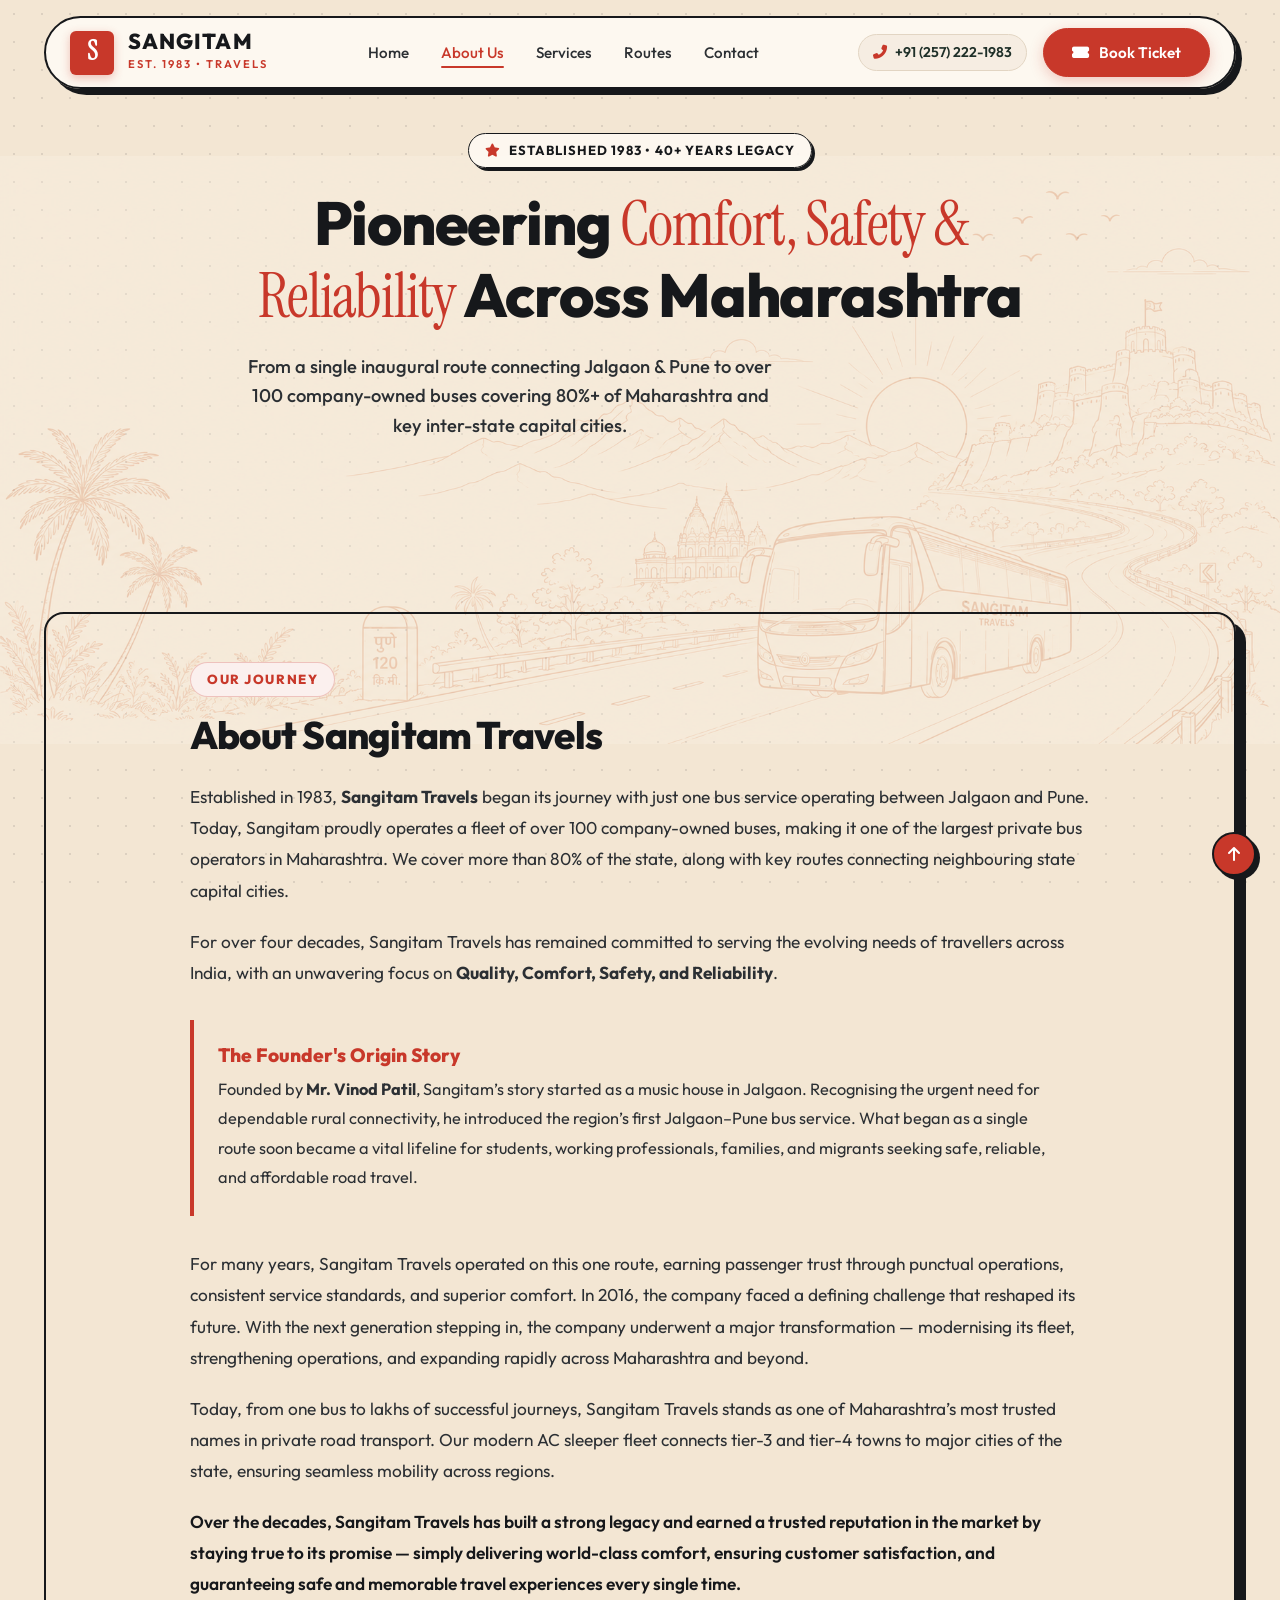
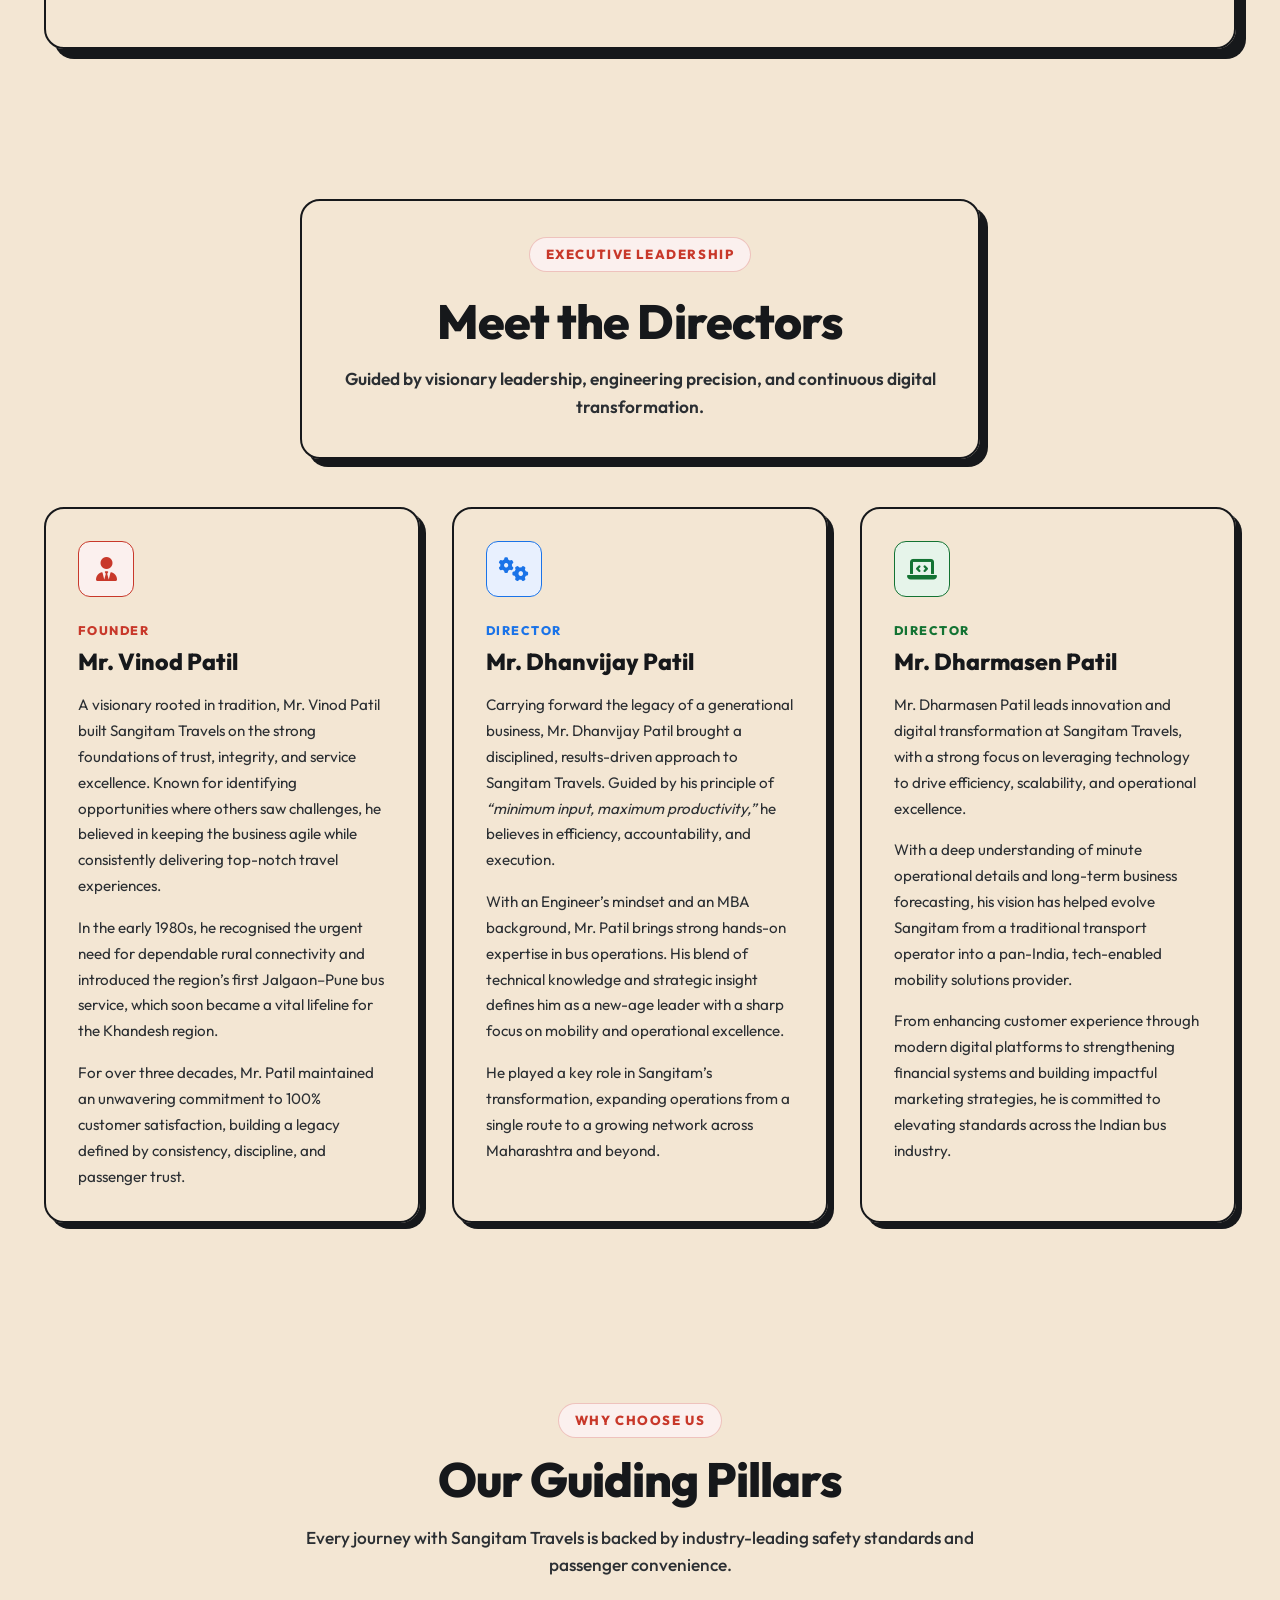
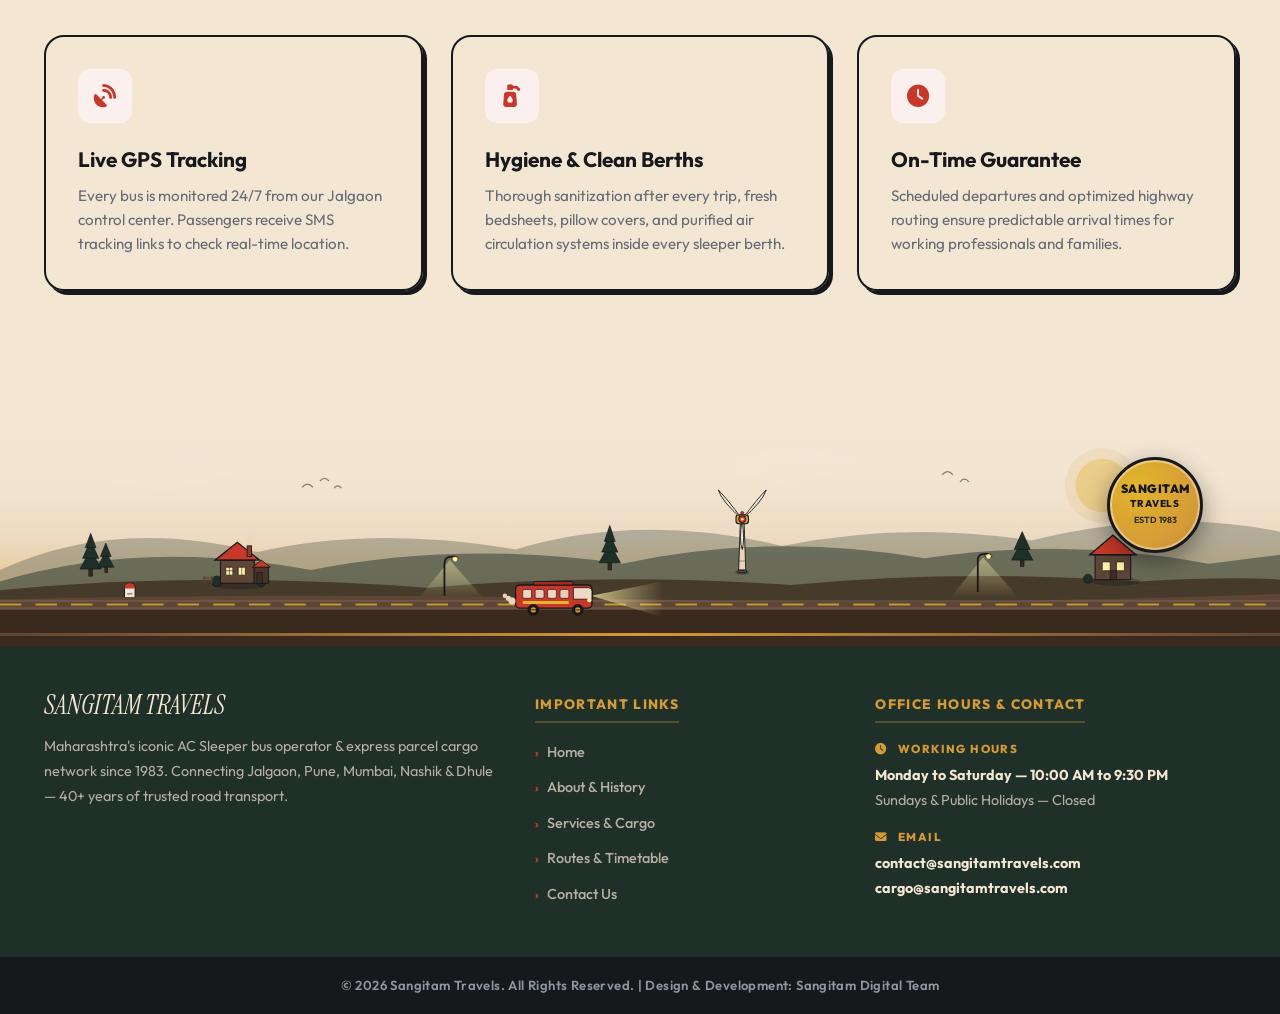
==== commit 77435bea: "Overhaul Sangitam Travels website: Mobile-First architecture, clean minimal contact page, unified we" ====
--- a/about.html
+++ b/about.html
@@ -1,178 +1,592 @@
-<!DOCTYPE html>
+﻿<!DOCTYPE html>
 <html lang="en">
 <head>
   <meta charset="UTF-8">
   <meta name="viewport" content="width=device-width, initial-scale=1.0">
-  <title>About Us | Sangitam Travels — 40+ Years of Legacy Since 1983</title>
-  <meta name="description" content="Founded in 1983 by Mr. Vinod Patil. Learn about Sangitam Travels' 40+ years of heritage, leadership, and commitment to safe road transport across Maharashtra.">
+  <title>About Us | Sangitam Travels - Legacy Since 1983</title>
+  <meta name="description" content="Learn about Sangitam Travels' 40+ year legacy founded by Mr. Vinod Patil. Maharashtra's leader in AC Sleeper bus passenger travel and express parcel logistics.">
   
   <link rel="stylesheet" href="css/styles.css">
   <link rel="stylesheet" href="https://cdnjs.cloudflare.com/ajax/libs/font-awesome/6.5.1/css/all.min.css">
 </head>
 <body>
 
-  <!-- MOBILE-FIRST FLOATING GLASSMORPHISM NAVIGATION BAR -->
-  <div class="modern-floating-nav-wrapper">
-    <nav class="modern-nav-capsule">
-      
-      <a href="index.html" class="modern-brand-link">
-        <div class="modern-brand-badge">
-          <img src="images/anniversary_seal.png" alt="Sangitam Travels Crest" style="width: 28px; height: 28px; object-fit: contain;">
-        </div>
+  <!-- UNIQUE FLOATING GLASSMORPHISM CAPSULE NAVIGATION BAR -->
+  <header class="site-header">
+    <div class="nav-inner">
+      <a href="index.html" class="brand-link">
+        <div class="brand-logo-mark">S</div>
         <div>
-          <div class="modern-brand-name">SANGITAM</div>
-          <div class="modern-brand-tag">EST. 1983 • TRAVELS</div>
+          <div class="brand-text-name">SANGITAM</div>
+          <div class="brand-text-sub">EST. 1983 • TRAVELS</div>
         </div>
       </a>
 
-      <!-- Mobile Hamburger Toggle Button -->
-      <button id="mobileMenuToggle" class="mobile-menu-toggle" aria-label="Toggle Navigation Menu">
+      <button id="mobileMenuToggle" class="mobile-toggle" aria-label="Toggle navigation menu">
         <i class="fas fa-bars"></i>
       </button>
 
-      <ul id="modernNavMenu" class="modern-nav-menu">
-        <li class="modern-nav-item"><a href="index.html">Home</a></li>
-        <li class="modern-nav-item"><a href="about.html" class="active">About Us</a></li>
-        <li class="modern-nav-item"><a href="services.html">Services</a></li>
-        <li class="modern-nav-item"><a href="fleet.html">Fleet & Seats</a></li>
-        <li class="modern-nav-item"><a href="routes.html">Routes</a></li>
-        <li class="modern-nav-item"><a href="contact.html">Contact</a></li>
+      <ul id="mainNavMenu" class="nav-links">
+        <li><a href="index.html" class="nav-link">Home</a></li>
+        <li><a href="about.html" class="nav-link active">About Us</a></li>
+        <li><a href="services.html" class="nav-link">Services</a></li>
+        <li><a href="routes.html" class="nav-link">Routes</a></li>
+        <li><a href="contact.html" class="nav-link">Contact</a></li>
       </ul>
 
-      <div class="modern-nav-action-group">
-        <div class="modern-phone-pill">
-          <i class="fas fa-phone-alt"></i> +91 (257) 222-1983
-        </div>
-        <button class="btn-primary-sangitam btn-trigger-modal" data-title="Book Bus Ticket">
+      <div style="display: flex; align-items: center; gap: 16px;">
+        <div class="nav-contact-pill">
+          <i class="fas fa-phone-alt" style="color: var(--clr-primary);"></i> +91 (257) 222-1983
+        </div>
+        <button class="btn btn-primary btn-trigger-modal" data-route="Jalgaon → Pune">
           <i class="fas fa-ticket-alt"></i> Book Ticket
         </button>
       </div>
-
-    </nav>
-  </div>
-
-  <!-- PAGE HERO HEADER -->
-  <section class="hero-sangitam-section" style="padding-top: 40px; padding-bottom: 30px;">
-    <div class="hero-sangitam-header">
-      <div class="badge-modern-glow" style="margin-bottom: 10px;">Est. 1983</div>
-      <h1 class="hero-sangitam-title" style="font-size: 2.2rem;">Our 40+ Years Legacy</h1>
-      <p class="hero-sangitam-sub" style="font-size: 0.95rem;">
-        From a single bus operating between Jalgaon and Pune in 1983 to a leading private bus and parcel logistics operator in Maharashtra.
-      </p>
-      <div class="gold-keyline"></div>
+    </div>
+  </header>
+
+  <!-- PAGE HERO -->
+  <section style="padding: 60px 0 50px; position: relative; overflow: hidden;">
+    <div class="container">
+      <div style="max-width: 800px; margin: 0 auto; text-align: center;">
+        <div class="hero-badge" style="background: var(--bg-surface); border: 1.5px solid var(--clr-dark); color: var(--clr-dark); box-shadow: 3px 3px 0px var(--clr-dark); margin-bottom: 20px;">
+          <i class="fas fa-star" style="color: var(--clr-primary);"></i> ESTABLISHED 1983 • 40+ YEARS LEGACY
+        </div>
+        <h1 class="hero-headline" style="font-size: clamp(2.5rem, 5vw, 3.8rem); line-height: 1.15; margin-bottom: 20px;">
+          Pioneering <span class="font-serif highlight-crimson">Comfort, Safety & Reliability</span> Across Maharashtra
+        </h1>
+        <p class="hero-lead" style="font-size: 1.15rem; color: #2B2F33; font-weight: 500;">
+          From a single inaugural route connecting Jalgaon & Pune to over 100 company-owned buses covering 80%+ of Maharashtra and key inter-state capital cities.
+        </p>
+      </div>
     </div>
   </section>
 
-  <!-- ABOUT COMPANY OVERVIEW -->
-  <section class="sangitam-about-section" style="padding-top: 0;">
-    <div class="about-grid-container">
-      <div class="about-text-content">
-        <span class="editorial-tag">The Founder's Vision</span>
-        <h2 style="font-size: 2.2rem;">Over Four Decades of Service</h2>
-        <div class="gold-keyline"></div>
-        <p>
-          Founded in <strong>1983</strong> by visionary entrepreneur <strong>Mr. Vinod Patil</strong>, Sangitam Travels began its journey with a single bus operating between Jalgaon and Pune.
-        </p>
-        <p>
-          Over four decades of dedicated service, the company has expanded into one of Maharashtra's premier private bus operators. Today, Sangitam Travels operates a modern fleet of over 100 company-owned luxury AC sleeper coaches.
-        </p>
-        <div class="about-highlights-list">
-          <div class="highlight-item"><i class="fas fa-check-circle"></i> Established: 1983</div>
-          <div class="highlight-item"><i class="fas fa-user-tie"></i> Founder: Mr. Vinod Patil</div>
-          <div class="highlight-item"><i class="fas fa-bus"></i> 100+ Company Fleet</div>
-          <div class="highlight-item"><i class="fas fa-snowflake"></i> Modern AC Sleepers</div>
-          <div class="highlight-item"><i class="fas fa-map-marked-alt"></i> Coverage Across MH</div>
-          <div class="highlight-item"><i class="fas fa-satellite-dish"></i> Live GPS Tracking</div>
-        </div>
-      </div>
-
-      <div>
-        <div style="border: 1px solid var(--clr-wax-red); padding: 10px; background: var(--clr-bg-paper); border-radius: 8px;">
-          <img src="images/dest_swiss.png" alt="Sangitam Travels Luxury Fleet" style="width: 100%; height: 280px; object-fit: cover; border-radius: 4px;">
-        </div>
-      </div>
+  <!-- ABOUT SANGITAM STORY SECTION -->
+  <section class="section" style="position: relative;">
+    <div class="container">
+      
+      <div style="background: transparent; border: 2px solid var(--clr-dark); border-radius: var(--radius-lg); padding: 48px; box-shadow: 10px 10px 0px var(--clr-dark); margin-bottom: 60px;">
+        
+        <div style="max-width: 900px; margin: 0 auto;">
+          <span class="section-tag" style="margin-bottom: 16px;">Our Journey</span>
+          <h2 class="section-title" style="font-size: 2.4rem; color: #16181B; margin-bottom: 24px;">About Sangitam Travels</h2>
+          
+          <div style="font-size: 1.08rem; color: #2B2F33; line-height: 1.8; display: flex; flex-direction: column; gap: 20px;">
+            <p>
+              Established in 1983, <strong>Sangitam Travels</strong> began its journey with just one bus service operating between Jalgaon and Pune. Today, Sangitam proudly operates a fleet of over 100 company-owned buses, making it one of the largest private bus operators in Maharashtra. We cover more than 80% of the state, along with key routes connecting neighbouring state capital cities.
+            </p>
+            <p>
+              For over four decades, Sangitam Travels has remained committed to serving the evolving needs of travellers across India, with an unwavering focus on <strong>Quality, Comfort, Safety, and Reliability</strong>.
+            </p>
+            
+            <div style="background: transparent; border-left: 4px solid var(--clr-primary); border-radius: 0 var(--radius-md) var(--radius-md) 0; padding: 24px; margin: 12px 0;">
+              <h4 style="font-size: 1.2rem; font-weight: 800; color: var(--clr-primary); margin-bottom: 8px;">The Founder's Origin Story</h4>
+              <p style="font-size: 1.02rem; color: #2B2F33; margin: 0;">
+                Founded by <strong>Mr. Vinod Patil</strong>, Sangitam’s story started as a music house in Jalgaon. Recognising the urgent need for dependable rural connectivity, he introduced the region’s first Jalgaon–Pune bus service. What began as a single route soon became a vital lifeline for students, working professionals, families, and migrants seeking safe, reliable, and affordable road travel.
+              </p>
+            </div>
+
+            <p>
+              For many years, Sangitam Travels operated on this one route, earning passenger trust through punctual operations, consistent service standards, and superior comfort. In 2016, the company faced a defining challenge that reshaped its future. With the next generation stepping in, the company underwent a major transformation — modernising its fleet, strengthening operations, and expanding rapidly across Maharashtra and beyond.
+            </p>
+            <p>
+              Today, from one bus to lakhs of successful journeys, Sangitam Travels stands as one of Maharashtra’s most trusted names in private road transport. Our modern AC sleeper fleet connects tier-3 and tier-4 towns to major cities of the state, ensuring seamless mobility across regions.
+            </p>
+            <p style="font-weight: 600; color: #16181B;">
+              Over the decades, Sangitam Travels has built a strong legacy and earned a trusted reputation in the market by staying true to its promise — simply delivering world-class comfort, ensuring customer satisfaction, and guaranteeing safe and memorable travel experiences every single time.
+            </p>
+          </div>
+        </div>
+
+      </div>
+
     </div>
   </section>
 
-  <!-- LEADERSHIP SECTION -->
-  <section class="leadership-section" style="padding-top: 20px; padding-bottom: 40px;">
-    <div style="text-align: center;">
-      <span class="editorial-tag">Visionaries Behind Sangitam</span>
-      <h2 style="font-size: 2.2rem;">Our Leadership Team</h2>
-      <div class="gold-keyline"></div>
-    </div>
-
-    <div class="leadership-grid">
-      <div class="leader-card">
-        <div class="leader-avatar-icon"><i class="fas fa-user-shield"></i></div>
-        <h3 class="leader-name">Mr. Vinod Patil</h3>
-        <span class="leader-role">Founder & Managing Director</span>
-        <p class="leader-bio">
-          Started Sangitam Travels in 1983 with a pioneering vision of providing dependable road transport, starting with the iconic Jalgaon–Pune route.
-        </p>
-      </div>
-
-      <div class="leader-card">
-        <div class="leader-avatar-icon"><i class="fas fa-chart-line"></i></div>
-        <h3 class="leader-name">Mr. Dhanvijay Patil</h3>
-        <span class="leader-role">Director — Operations & Fleet</span>
-        <p class="leader-bio">
-          Credited with modernizing fleet operations, inducting multi-axle luxury coaches, and enhancing passenger comfort standards.
-        </p>
-      </div>
-
-      <div class="leader-card">
-        <div class="leader-avatar-icon"><i class="fas fa-laptop-code"></i></div>
-        <h3 class="leader-name">Mr. Dharmasen Patil</h3>
-        <span class="leader-role">Director — Digital Services & Logistics</span>
-        <p class="leader-bio">
-          Spearheading digital transformation, online booking platforms, mobile app development, and cargo parcel network expansion.
-        </p>
-      </div>
+  <!-- MEET THE DIRECTORS SECTION -->
+  <section class="section" style="position: relative; padding-top: 0;">
+    <div class="container">
+      
+      <div class="section-header" style="background: transparent; border: 2px solid var(--clr-dark); border-radius: var(--radius-lg); padding: 36px 40px; box-shadow: 8px 8px 0px var(--clr-dark); margin-bottom: 48px;">
+        <span class="section-tag">Executive Leadership</span>
+        <h2 class="section-title" style="color: #16181B; margin-top: 8px;">Meet the Directors</h2>
+        <p class="section-lead" style="color: #2B2F33; font-weight: 600; max-width: 680px; margin: 0 auto;">Guided by visionary leadership, engineering precision, and continuous digital transformation.</p>
+      </div>
+
+      <div class="card-grid-3" style="align-items: stretch; gap: 32px;">
+        
+        <!-- Director 1: Mr. Vinod Patil -->
+        <div style="background: transparent; border: 2px solid var(--clr-dark); border-radius: var(--radius-lg); padding: 32px; box-shadow: 6px 6px 0px var(--clr-dark); display: flex; flex-direction: column; justify-content: space-between;">
+          <div>
+            <div style="width: 56px; height: 56px; border-radius: var(--radius-md); background: var(--clr-primary-light); color: var(--clr-primary); display: flex; align-items: center; justify-content: center; font-size: 1.5rem; margin-bottom: 20px; border: 1.5px solid var(--clr-primary);"><i class="fas fa-user-tie"></i></div>
+            <span style="font-size: 0.78rem; font-weight: 800; color: var(--clr-primary); letter-spacing: 0.12em; text-transform: uppercase;">FOUNDER</span>
+            <h3 style="font-size: 1.45rem; font-weight: 800; color: #16181B; margin: 6px 0 16px;">Mr. Vinod Patil</h3>
+            
+            <p style="font-size: 0.95rem; color: #2B2F33; line-height: 1.7; margin-bottom: 16px;">
+              A visionary rooted in tradition, Mr. Vinod Patil built Sangitam Travels on the strong foundations of trust, integrity, and service excellence. Known for identifying opportunities where others saw challenges, he believed in keeping the business agile while consistently delivering top-notch travel experiences.
+            </p>
+            <p style="font-size: 0.95rem; color: #2B2F33; line-height: 1.7; margin-bottom: 16px;">
+              In the early 1980s, he recognised the urgent need for dependable rural connectivity and introduced the region’s first Jalgaon–Pune bus service, which soon became a vital lifeline for the Khandesh region.
+            </p>
+            <p style="font-size: 0.95rem; color: #2B2F33; line-height: 1.7;">
+              For over three decades, Mr. Patil maintained an unwavering commitment to 100% customer satisfaction, building a legacy defined by consistency, discipline, and passenger trust.
+            </p>
+          </div>
+        </div>
+
+        <!-- Director 2: Mr. Dhanvijay Patil -->
+        <div style="background: transparent; border: 2px solid var(--clr-dark); border-radius: var(--radius-lg); padding: 32px; box-shadow: 6px 6px 0px var(--clr-dark); display: flex; flex-direction: column; justify-content: space-between;">
+          <div>
+            <div style="width: 56px; height: 56px; border-radius: var(--radius-md); background: #E8F0FE; color: #1A73E8; display: flex; align-items: center; justify-content: center; font-size: 1.5rem; margin-bottom: 20px; border: 1.5px solid #1A73E8;"><i class="fas fa-cogs"></i></div>
+            <span style="font-size: 0.78rem; font-weight: 800; color: #1A73E8; letter-spacing: 0.12em; text-transform: uppercase;">DIRECTOR</span>
+            <h3 style="font-size: 1.45rem; font-weight: 800; color: #16181B; margin: 6px 0 16px;">Mr. Dhanvijay Patil</h3>
+            
+            <p style="font-size: 0.95rem; color: #2B2F33; line-height: 1.7; margin-bottom: 16px;">
+              Carrying forward the legacy of a generational business, Mr. Dhanvijay Patil brought a disciplined, results-driven approach to Sangitam Travels. Guided by his principle of <em>“minimum input, maximum productivity,”</em> he believes in efficiency, accountability, and execution.
+            </p>
+            <p style="font-size: 0.95rem; color: #2B2F33; line-height: 1.7; margin-bottom: 16px;">
+              With an Engineer’s mindset and an MBA background, Mr. Patil brings strong hands-on expertise in bus operations. His blend of technical knowledge and strategic insight defines him as a new-age leader with a sharp focus on mobility and operational excellence.
+            </p>
+            <p style="font-size: 0.95rem; color: #2B2F33; line-height: 1.7;">
+              He played a key role in Sangitam’s transformation, expanding operations from a single route to a growing network across Maharashtra and beyond.
+            </p>
+          </div>
+        </div>
+
+        <!-- Director 3: Mr. Dharmasen Patil -->
+        <div style="background: transparent; border: 2px solid var(--clr-dark); border-radius: var(--radius-lg); padding: 32px; box-shadow: 6px 6px 0px var(--clr-dark); display: flex; flex-direction: column; justify-content: space-between;">
+          <div>
+            <div style="width: 56px; height: 56px; border-radius: var(--radius-md); background: #E6F4EA; color: #137333; display: flex; align-items: center; justify-content: center; font-size: 1.5rem; margin-bottom: 20px; border: 1.5px solid #137333;"><i class="fas fa-laptop-code"></i></div>
+            <span style="font-size: 0.78rem; font-weight: 800; color: #137333; letter-spacing: 0.12em; text-transform: uppercase;">DIRECTOR</span>
+            <h3 style="font-size: 1.45rem; font-weight: 800; color: #16181B; margin: 6px 0 16px;">Mr. Dharmasen Patil</h3>
+            
+            <p style="font-size: 0.95rem; color: #2B2F33; line-height: 1.7; margin-bottom: 16px;">
+              Mr. Dharmasen Patil leads innovation and digital transformation at Sangitam Travels, with a strong focus on leveraging technology to drive efficiency, scalability, and operational excellence.
+            </p>
+            <p style="font-size: 0.95rem; color: #2B2F33; line-height: 1.7; margin-bottom: 16px;">
+              With a deep understanding of minute operational details and long-term business forecasting, his vision has helped evolve Sangitam from a traditional transport operator into a pan-India, tech-enabled mobility solutions provider.
+            </p>
+            <p style="font-size: 0.95rem; color: #2B2F33; line-height: 1.7;">
+              From enhancing customer experience through modern digital platforms to strengthening financial systems and building impactful marketing strategies, he is committed to elevating standards across the Indian bus industry.
+            </p>
+          </div>
+        </div>
+
+      </div>
+
     </div>
   </section>
 
-  <!-- FOOTER -->
-  <footer class="sangitam-footer-wrapper">
-    <div class="footer-body-content">
-      <div class="footer-brand-col">
-        <h3>SANGITAM TRAVELS</h3>
-        <p>Serving Maharashtra with excellence since 1983. Delivering 40+ years of safe and trusted journeys.</p>
-      </div>
-      <div class="footer-links-col">
-        <h4>QUICK NAVIGATION</h4>
-        <ul class="footer-nav-list">
-          <li><a href="index.html"><i class="fas fa-angle-right"></i> Home</a></li>
-          <li><a href="about.html"><i class="fas fa-angle-right"></i> About Us</a></li>
-          <li><a href="services.html"><i class="fas fa-angle-right"></i> Services</a></li>
-          <li><a href="fleet.html"><i class="fas fa-angle-right"></i> Fleet & Seats</a></li>
-          <li><a href="routes.html"><i class="fas fa-angle-right"></i> Routes</a></li>
-          <li><a href="contact.html"><i class="fas fa-angle-right"></i> Contact</a></li>
-        </ul>
+  <!-- OUR CORE COMMITMENTS -->
+  <section class="section">
+    <div class="container">
+      <div class="section-header">
+        <span class="section-tag">Why Choose Us</span>
+        <h2 class="section-title">Our Guiding Pillars</h2>
+        <p class="section-lead">Every journey with Sangitam Travels is backed by industry-leading safety standards and passenger convenience.</p>
+      </div>
+
+      <div class="card-grid-3">
+        
+        <div class="feature-card">
+          <div class="card-icon-badge"><i class="fas fa-satellite-dish"></i></div>
+          <h3 class="card-title">Live GPS Tracking</h3>
+          <p class="card-desc">Every bus is monitored 24/7 from our Jalgaon control center. Passengers receive SMS tracking links to check real-time location.</p>
+        </div>
+
+        <div class="feature-card">
+          <div class="card-icon-badge"><i class="fas fa-pump-soap"></i></div>
+          <h3 class="card-title">Hygiene & Clean Berths</h3>
+          <p class="card-desc">Thorough sanitization after every trip, fresh bedsheets, pillow covers, and purified air circulation systems inside every sleeper berth.</p>
+        </div>
+
+        <div class="feature-card">
+          <div class="card-icon-badge"><i class="fas fa-clock"></i></div>
+          <h3 class="card-title">On-Time Guarantee</h3>
+          <p class="card-desc">Scheduled departures and optimized highway routing ensure predictable arrival times for working professionals and families.</p>
+        </div>
+
       </div>
     </div>
-
-    <div class="footer-bottom-bar">
-      <div>© 2026 Sangitam Travels Ltd. All Rights Reserved.</div>
-    </div>
-  </footer>
-
-  <!-- MODAL DIALOG -->
-  <div id="sangitamModal" class="modal-sangitam-overlay">
-    <div class="modal-sangitam-card">
-      <button class="modal-close-cross">&times;</button>
-      <div style="text-align: center; margin-bottom: 20px;">
-        <div class="badge-modern-glow" style="margin-bottom: 10px;">Est. 1983</div>
-        <h3 id="modalTitle" style="font-size: 1.6rem; color: var(--clr-ink-dark);">Sangitam Support</h3>
-        <p id="modalSubtitle" style="font-size: 0.88rem; color: var(--clr-ink-sepia);">Enter your details below.</p>
-      </div>
-      <form id="modalContactForm">
-        <div style="margin-bottom: 12px;"><input type="text" class="form-sangitam-control" style="width: 100%;" required placeholder="Full Name *"></div>
-        <div style="margin-bottom: 12px;"><input type="tel" class="form-sangitam-control" style="width: 100%;" required placeholder="Mobile Number *"></div>
-        <button type="submit" class="btn-primary-sangitam" style="width: 100%;"><i class="fas fa-paper-plane"></i> Submit Request</button>
-      </form>
+  </section>
+
+  <!-- BOOKING MODAL -->
+  <div id="bookingModal" class="modal-overlay">
+    <div class="modal-box">
+      <div class="modal-header">
+        <div>
+          <h3 style="font-size: 1.4rem; font-weight: 800;" id="modalRouteTitle">Jalgaon → Pune</h3>
+          <p style="font-size: 0.85rem; color: var(--clr-muted);">Volvo Multi-Axle 2+1 AC Sleeper Coach</p>
+        </div>
+        <button class="modal-close" aria-label="Close modal"><i class="fas fa-times"></i></button>
+      </div>
+      <div class="seat-map-wrapper">
+        <div class="deck-container">
+          <div class="deck-title">Lower Deck Berths</div>
+          <div class="seat-grid">
+            <div class="seat-item" data-seat="L1">L1</div>
+            <div class="seat-item" data-seat="L2">L2</div>
+            <div class="seat-aisle"></div>
+            <div class="seat-item booked" data-seat="L3">L3</div>
+            <div class="seat-item" data-seat="L4">L4</div>
+            <div class="seat-item" data-seat="L5">L5</div>
+            <div class="seat-aisle"></div>
+            <div class="seat-item" data-seat="L6">L6</div>
+          </div>
+        </div>
+        <div class="deck-container">
+          <div class="deck-title">Upper Deck Berths</div>
+          <div class="seat-grid">
+            <div class="seat-item" data-seat="U1">U1</div>
+            <div class="seat-item" data-seat="U2">U2</div>
+            <div class="seat-aisle"></div>
+            <div class="seat-item" data-seat="U3">U3</div>
+            <div class="seat-item booked" data-seat="U4">U4</div>
+            <div class="seat-item" data-seat="U5">U5</div>
+            <div class="seat-aisle"></div>
+            <div class="seat-item" data-seat="U6">U6</div>
+          </div>
+        </div>
+      </div>
+      <div style="background: var(--bg-surface-alt); padding: 20px; border-radius: var(--radius-md); display: flex; align-items: center; justify-content: space-between;">
+        <div>
+          <div style="font-size: 0.85rem; color: var(--clr-muted);">Selected Berths: <strong id="selectedSeatsDisplay">None</strong></div>
+          <div style="font-size: 1.3rem; font-weight: 800; color: var(--clr-primary);" id="totalPriceDisplay">₹0</div>
+        </div>
+        <button id="btnConfirmBooking" class="btn btn-primary">Confirm Ticket Booking</button>
+      </div>
     </div>
   </div>
+
+
+
+  <div class="footer-scene">
+
+    <!-- Richly Detailed SVG Landscape — theme-matched craft paper palette -->
+    <svg class="scene-illustration" viewBox="0 0 1440 220" xmlns="http://www.w3.org/2000/svg" preserveAspectRatio="none">
+      <defs>
+        <linearGradient id="skyGrad" x1="0" y1="0" x2="0" y2="1">
+          <stop offset="0%" stop-color="#F3E6D3" stop-opacity="0"/>
+          <stop offset="50%" stop-color="#E8D4B8" stop-opacity="0.65"/>
+          <stop offset="85%" stop-color="#D49A38" stop-opacity="0.35"/>
+          <stop offset="100%" stop-color="#C8382A" stop-opacity="0.15"/>
+        </linearGradient>
+
+        <linearGradient id="headlightBeam" x1="0" y1="0" x2="1" y2="0">
+          <stop offset="0%" stop-color="#FFF2A8" stop-opacity="0.7"/>
+          <stop offset="100%" stop-color="#FFF2A8" stop-opacity="0"/>
+        </linearGradient>
+
+        <linearGradient id="lampGlowGrad" x1="0" y1="0" x2="0" y2="1">
+          <stop offset="0%" stop-color="#FFF2A8" stop-opacity="0.45"/>
+          <stop offset="100%" stop-color="#FFF2A8" stop-opacity="0.02"/>
+        </linearGradient>
+      </defs>
+
+      <!-- Sky Backdrop -->
+      <rect width="1440" height="220" fill="url(#skyGrad)"/>
+
+      <!-- Glowing Sun/Moon Disc -->
+      <circle cx="1240" cy="50" r="30" fill="#E2B52B" opacity="0.35"/>
+      <circle cx="1240" cy="50" r="42" fill="#D49A38" opacity="0.12"/>
+
+      <!-- Floating Clouds -->
+      <g fill="#F3E6D3" opacity="0.6">
+        <ellipse cx="180" cy="38" rx="55" ry="16"/>
+        <ellipse cx="220" cy="32" rx="38" ry="13"/>
+        <ellipse cx="880" cy="28" rx="60" ry="17"/>
+        <ellipse cx="925" cy="24" rx="38" ry="12"/>
+        <ellipse cx="1320" cy="42" rx="48" ry="14"/>
+      </g>
+
+      <!-- Birds flocking in V-formation -->
+      <g stroke="#3A2A1D" stroke-width="1.4" fill="none" opacity="0.55">
+        <path d="M340,52 Q346,45 352,52"/>
+        <path d="M360,45 Q365,39 370,45"/>
+        <path d="M376,53 Q380,48 384,53"/>
+        <path d="M1060,38 Q1066,31 1072,38"/>
+        <path d="M1080,46 Q1085,40 1090,46"/>
+      </g>
+
+      <!-- Layer 1: Far Misty Background Hills -->
+      <path d="M0,145 Q130,85 290,125 Q420,95 580,122 Q720,80 880,118 Q1020,90 1160,112 Q1310,75 1440,102 L1440,220 L0,220Z" fill="#1F3029" opacity="0.28"/>
+
+      <!-- Layer 2: Midground Hills -->
+      <path d="M0,158 Q160,110 350,145 Q520,112 700,138 Q870,102 1040,132 Q1200,108 1360,138 L1440,128 L1440,220 L0,220Z" fill="#1F3029" opacity="0.48"/>
+
+      <!-- Engineered Wind Turbine (Grounded at X=835, Y=145) -->
+      <g>
+        <!-- Foundation Base Shadow -->
+        <ellipse cx="835" cy="148" rx="8" ry="2.5" fill="#16181B" opacity="0.4"/>
+        <!-- Concrete Base Pad -->
+        <rect x="830" y="145" width="10" height="3" rx="1" fill="#5E4535" stroke="#16181B" stroke-width="0.8"/>
+        
+        <!-- Tapered Metallic White/Craft Tower Column -->
+        <polygon points="831,145 833,88 837,88 839,145" fill="#E8D4B8" stroke="#16181B" stroke-width="1"/>
+        <!-- Structural Ring Lines on Tower -->
+        <line x1="832" y1="102" x2="838" y2="102" stroke="#16181B" stroke-width="0.7" opacity="0.6"/>
+        <line x1="831.5" y1="120" x2="838.5" y2="120" stroke="#16181B" stroke-width="0.7" opacity="0.6"/>
+        <line x1="831" y1="135" x2="839" y2="135" stroke="#16181B" stroke-width="0.7" opacity="0.6"/>
+        
+        <!-- Generator Nacelle Box -->
+        <rect x="828" y="83" width="14" height="10" rx="3" fill="#D49A38" stroke="#16181B" stroke-width="1.2"/>
+        <!-- Red Aviation Beacon Safety Light -->
+        <circle cx="835" cy="81" r="1.8" fill="#C8382A" stroke="#16181B" stroke-width="0.6"/>
+        
+        <!-- 3 Aerodynamic Airfoil Blades (Centered at X=835, Y=88) -->
+        <g class="windmill-blade-group">
+          <!-- Blade 1 (Up-Left) -->
+          <path d="M835,88 Q818,65 808,55 Q812,68 835,88 Z" fill="#F3E6D3" stroke="#16181B" stroke-width="1"/>
+          <!-- Blade 2 (Up-Right) -->
+          <path d="M835,88 Q852,65 862,55 Q858,68 835,88 Z" fill="#F3E6D3" stroke="#16181B" stroke-width="1"/>
+          <!-- Blade 3 (Down) -->
+          <path d="M835,88 Q838,112 835,122 Q831,112 835,88 Z" fill="#F3E6D3" stroke="#16181B" stroke-width="1"/>
+        </g>
+        
+        <!-- Rotor Hub Nose Cone -->
+        <circle cx="835" cy="88" r="4" fill="#C8382A" stroke="#16181B" stroke-width="1"/>
+        <circle cx="835" cy="88" r="1.5" fill="#FFF2A8"/>
+      </g>
+
+      <!-- Multi-tiered Conifer (Pine) Tree Clusters on Mid Hills -->
+      <!-- Left Cluster (X=90 - 130) -->
+      <g fill="#1F3029" stroke="#16181B" stroke-width="0.8">
+        <!-- Tree 1 -->
+        <rect x="100" y="142" width="4" height="10" fill="#3A2A1D"/>
+        <polygon points="90,144 102,122 114,144"/>
+        <polygon points="93,132 102,112 111,132"/>
+        <polygon points="96,120 102,104 108,120"/>
+        
+        <!-- Tree 2 -->
+        <rect x="118" y="140" width="3" height="8" fill="#3A2A1D"/>
+        <polygon points="110,142 119,124 128,142"/>
+        <polygon points="113,130 119,115 125,130"/>
+      </g>
+
+      <!-- Center Cluster (X=660 - 710) -->
+      <g fill="#1F3029" stroke="#16181B" stroke-width="0.8">
+        <rect x="684" y="135" width="4" height="10" fill="#3A2A1D"/>
+        <polygon points="674,137 686,115 698,137"/>
+        <polygon points="677,125 686,105 695,125"/>
+        <polygon points="680,113 686,95 692,113"/>
+      </g>
+
+      <!-- Right Cluster (X=1130 - 1170) -->
+      <g fill="#1F3029" stroke="#16181B" stroke-width="0.8">
+        <rect x="1148" y="132" width="4" height="9" fill="#3A2A1D"/>
+        <polygon points="1138,134 1150,112 1162,134"/>
+        <polygon points="1141,122 1150,102 1159,122"/>
+      </g>
+
+      <!-- Layer 3: Foreground Slope & Ground Contour -->
+      <path d="M0,168 Q220,146 480,165 Q680,148 890,162 Q1080,144 1280,158 Q1390,152 1440,156 L1440,220 L0,220Z" fill="#3A2A1D" opacity="0.75"/>
+
+      <!-- GROUNDED VILLAGE COTTAGE 1 (Left - X=250) -->
+      <g>
+        <!-- Ground Base Shadow & Shrubs -->
+        <ellipse cx="270" cy="162" rx="26" ry="5" fill="#16181B" opacity="0.3"/>
+        <circle cx="244" cy="158" r="6" fill="#1F3029" stroke="#16181B" stroke-width="0.8"/>
+        <circle cx="294" cy="159" r="5" fill="#1F3029" stroke="#16181B" stroke-width="0.8"/>
+
+        <!-- Main Cottage Structure -->
+        <rect x="248" y="134" width="38" height="26" fill="#5E4535" stroke="#16181B" stroke-width="1.2"/>
+        <!-- Side Porch Extension -->
+        <rect x="286" y="142" width="16" height="18" fill="#4A3629" stroke="#16181B" stroke-width="1"/>
+        <polygon points="284,142 294,134 304,142" fill="#C8382A" stroke="#16181B" stroke-width="1"/>
+
+        <!-- Terracotta Roof Shingles with Overhang -->
+        <polygon points="242,134 267,114 292,134" fill="#C8382A" stroke="#16181B" stroke-width="1.5"/>
+        <line x1="246" y1="134" x2="288" y2="134" stroke="#16181B" stroke-width="1"/>
+
+        <!-- Brick Chimney + Smoke -->
+        <rect x="278" y="118" width="5" height="12" fill="#8C3B2F" stroke="#16181B" stroke-width="1"/>
+        <circle cx="280" cy="112" r="3" fill="#E8D4B8" opacity="0.4"/>
+        <circle cx="282" cy="106" r="4" fill="#E8D4B8" opacity="0.25"/>
+
+        <!-- Illuminated Multi-Pane Windows & Door -->
+        <rect x="254" y="142" width="8" height="9" fill="#FFF2A8" rx="1" stroke="#16181B" stroke-width="0.8"/>
+        <line x1="258" y1="142" x2="258" y2="151" stroke="#16181B" stroke-width="0.6"/>
+        <line x1="254" y1="146" x2="262" y2="146" stroke="#16181B" stroke-width="0.6"/>
+        
+        <rect x="268" y="142" width="8" height="9" fill="#FFF2A8" rx="1" stroke="#16181B" stroke-width="0.8"/>
+        <line x1="272" y1="142" x2="272" y2="151" stroke="#16181B" stroke-width="0.6"/>
+
+        <rect x="289" y="148" width="6" height="12" fill="#3D2E23" stroke="#16181B" stroke-width="0.8"/>
+        
+        <!-- Wooden Fence at Cottage Base -->
+        <line x1="230" y1="160" x2="230" y2="152" stroke="#5E4535" stroke-width="1.8"/>
+        <line x1="238" y1="160" x2="238" y2="152" stroke="#5E4535" stroke-width="1.8"/>
+        <line x1="228" y1="154" x2="240" y2="154" stroke="#5E4535" stroke-width="1.2"/>
+      </g>
+
+      <!-- GROUNDED VILLAGE COTTAGE 2 (Right - X=1230) -->
+      <g>
+        <!-- Ground Base Shadow & Fence -->
+        <ellipse cx="1255" cy="158" rx="28" ry="5" fill="#16181B" opacity="0.3"/>
+        <circle cx="1224" cy="155" r="5" fill="#1F3029" stroke="#16181B" stroke-width="0.8"/>
+
+        <!-- Cottage Body -->
+        <rect x="1232" y="128" width="40" height="28" fill="#5E4535" stroke="#16181B" stroke-width="1.2"/>
+        
+        <!-- Slanted Clay Roof -->
+        <polygon points="1226,128 1252,106 1278,128" fill="#C8382A" stroke="#16181B" stroke-width="1.5"/>
+        
+        <!-- Windows & Entrance Porch -->
+        <rect x="1240" y="136" width="9" height="10" fill="#FFF2A8" rx="1" stroke="#16181B" stroke-width="0.8"/>
+        <rect x="1256" y="136" width="9" height="10" fill="#FFF2A8" rx="1" stroke="#16181B" stroke-width="0.8"/>
+        <rect x="1249" y="146" width="7" height="10" fill="#3D2E23" stroke="#16181B" stroke-width="0.8"/>
+      </g>
+
+      <!-- Curved Goose-Neck Highway Lamp Post (Left - X=500) -->
+      <g>
+        <!-- Smooth Light Cone onto Road -->
+        <polygon points="506,134 545,178 470,178" fill="url(#lampGlowGrad)"/>
+        <!-- Steel Pole -->
+        <path d="M500,174 L500,138 Q500,130 508,130 L512,130" fill="none" stroke="#16181B" stroke-width="2"/>
+        <!-- Lantern Fixture & Bulb -->
+        <ellipse cx="512" cy="132" rx="4" ry="2" fill="#D49A38" stroke="#16181B" stroke-width="0.8"/>
+        <circle cx="512" cy="133" r="2.5" fill="#FFF2A8"/>
+      </g>
+
+      <!-- Curved Goose-Neck Highway Lamp Post (Right - X=1100) -->
+      <g>
+        <polygon points="1106,131 1145,175 1070,175" fill="url(#lampGlowGrad)"/>
+        <path d="M1100,170 L1100,134 Q1100,127 1108,127 L1112,127" fill="none" stroke="#16181B" stroke-width="2"/>
+        <ellipse cx="1112" cy="129" rx="4" ry="2" fill="#D49A38" stroke="#16181B" stroke-width="0.8"/>
+        <circle cx="1112" cy="130" r="2.5" fill="#FFF2A8"/>
+      </g>
+
+      <!-- Highway Milestone Stone (X=140) -->
+      <g>
+        <path d="M140,178 L140,166 Q140,160 146,160 Q152,160 152,166 L152,178 Z" fill="#F3E6D3" stroke="#16181B" stroke-width="1.2"/>
+        <path d="M140,166 Q140,160 146,160 Q152,160 152,166 Z" fill="#C8382A"/>
+        <line x1="143" y1="172" x2="149" y2="172" stroke="#16181B" stroke-width="0.8"/>
+      </g>
+
+      <!-- Asphalt Road Surface -->
+      <path d="M0,178 Q360,170 720,178 T1440,172 L1440,220 L0,220Z" fill="#5E4535"/>
+      <path d="M0,190 L1440,190 L1440,220 L0,220Z" fill="#3A2A1D"/>
+
+      <!-- Road Shoulder Lines -->
+      <line x1="0" y1="180" x2="1440" y2="180" stroke="#C4B29E" stroke-width="1" opacity="0.35"/>
+      <line x1="0" y1="188" x2="1440" y2="188" stroke="#C4B29E" stroke-width="1" opacity="0.35"/>
+
+      <!-- Dashed Yellow Center Divider -->
+      <line x1="0" y1="184" x2="1440" y2="184" stroke="#E2B52B" stroke-width="2.2" stroke-dasharray="24,16" opacity="0.75"/>
+
+      <!-- DYNAMICALLY ANIMATED DRIVING SANGITAM BUS GROUP -->
+      <g class="animated-bus-group">
+        <g class="bus-chassis">
+          
+          <!-- Headlight Glowing Cone -->
+          <polygon points="665,174 745,158 745,198" fill="url(#headlightBeam)"/>
+
+          <!-- Bus Body (Sangitam Crimson) -->
+          <rect x="580" y="162" width="86" height="26" rx="5" fill="#C8382A" stroke="#16181B" stroke-width="1.5"/>
+          
+          <!-- Roof Air Conditioner Pod -->
+          <rect x="600" y="158" width="45" height="4" rx="2" fill="#A52B1F" stroke="#16181B" stroke-width="1"/>
+          
+          <!-- Sleeper Windows -->
+          <rect x="588" y="167" width="10" height="10" rx="2" fill="#F3E6D3" opacity="0.9" stroke="#16181B" stroke-width="0.8"/>
+          <rect x="602" y="167" width="10" height="10" rx="2" fill="#F3E6D3" opacity="0.85" stroke="#16181B" stroke-width="0.8"/>
+          <rect x="616" y="167" width="10" height="10" rx="2" fill="#F3E6D3" opacity="0.9" stroke="#16181B" stroke-width="0.8"/>
+          <rect x="630" y="167" width="10" height="10" rx="2" fill="#F3E6D3" opacity="0.85" stroke="#16181B" stroke-width="0.8"/>
+          
+          <!-- Driver Front Windshield -->
+          <path d="M645,165 L662,165 Q666,165 666,169 L666,178 L645,178 Z" fill="#F3E6D3" opacity="0.92" stroke="#16181B" stroke-width="1"/>
+          
+          <!-- Gold Sangitam Branding Stripe -->
+          <rect x="588" y="180" width="52" height="3.5" rx="1" fill="#E2B52B"/>
+          
+          <!-- Headlight Lamp -->
+          <circle cx="663" cy="179" r="2.5" fill="#FFF2A8"/>
+
+          <!-- Animated Exhaust Smoke Particles -->
+          <circle class="smoke-particle" cx="576" cy="180" r="4" fill="#E8D4B8"/>
+          <circle class="smoke-particle-2" cx="572" cy="177" r="3" fill="#E8D4B8"/>
+          <circle class="smoke-particle-3" cx="568" cy="174" r="2.5" fill="#E8D4B8"/>
+
+          <!-- Front & Rear Wheels -->
+          <g transform="translate(600, 190)">
+            <circle cx="0" cy="0" r="6.5" fill="#16181B"/>
+            <circle cx="0" cy="0" r="3" fill="#D49A38"/>
+            <line class="wheel-spin" x1="-3" y1="0" x2="3" y2="0" stroke="#16181B" stroke-width="1"/>
+          </g>
+
+          <g transform="translate(650, 190)">
+            <circle cx="0" cy="0" r="6.5" fill="#16181B"/>
+            <circle cx="0" cy="0" r="3" fill="#D49A38"/>
+            <line class="wheel-spin" x1="-3" y1="0" x2="3" y2="0" stroke="#16181B" stroke-width="1"/>
+          </g>
+
+        </g>
+      </g>
+    </svg>
+
+    <!-- Thin earth-ground stripe -->
+    <div class="footer-earth"></div>
+
+    <!-- Floating heritage seal badge -->
+    <a href="about.html" class="footer-seal">
+      <span style="font-size:0.75rem; font-weight:900; line-height:1.1; letter-spacing:0.04em;">SANGITAM</span>
+      <span style="font-size:0.62rem; font-weight:800; text-transform:uppercase; letter-spacing:0.08em; margin: 1px 0;">TRAVELS</span>
+      <span style="font-size:0.55rem; font-weight:700; opacity:0.85;">ESTD 1983</span>
+    </a>
+
+    <!-- Teal content band -->
+    <footer class="footer-body">
+      <div class="container">
+        <div class="footer-body-grid">
+
+          <!-- Col 1: Brand -->
+          <div>
+            <h3>SANGITAM TRAVELS</h3>
+            <p>Maharashtra's iconic AC Sleeper bus operator & express parcel cargo network since 1983. Connecting Jalgaon, Pune, Mumbai, Nashik & Dhule — 40+ years of trusted road transport.</p>
+          </div>
+
+          <!-- Col 2: Important Links -->
+          <div>
+            <h4>Important Links</h4>
+            <ul class="footer-scene-links">
+              <li><a href="index.html"><span class="link-arrow">›</span> Home</a></li>
+              <li><a href="about.html"><span class="link-arrow">›</span> About & History</a></li>
+              <li><a href="services.html"><span class="link-arrow">›</span> Services & Cargo</a></li>
+              <li><a href="routes.html"><span class="link-arrow">›</span> Routes & Timetable</a></li>
+              <li><a href="contact.html"><span class="link-arrow">›</span> Contact Us</a></li>
+            </ul>
+          </div>
+
+          <!-- Col 3: Office Hours & Contact -->
+          <div class="footer-contact-block">
+            <h4>Office Hours & Contact</h4>
+            <p>
+              <span class="label"><i class="fas fa-clock"></i> Working Hours</span>
+              <strong>Monday to Saturday — 10:00 AM to 9:30 PM</strong><br>
+              Sundays & Public Holidays — Closed
+            </p>
+            <p>
+              <span class="label"><i class="fas fa-envelope"></i> Email</span>
+              <strong>contact@sangitamtravels.com</strong><br>
+              <strong>cargo@sangitamtravels.com</strong>
+            </p>
+          </div>
+
+        </div>
+      </div>
+
+      <!-- Copyright strip -->
+      <div class="footer-copyright">
+        © 2026 Sangitam Travels. All Rights Reserved. | Design & Development: Sangitam Digital Team
+      </div>
+    </footer>
+  </div>
+
+  <!-- Fixed scroll-to-top button -->
+  <button class="scene-scroll-top" onclick="window.scrollTo({top:0,behavior:'smooth'})" aria-label="Scroll to top">
+    <i class="fas fa-arrow-up"></i>
+  </button>
 
   <script src="js/main.js"></script>
 </body>
--- a/css/styles.css
+++ b/css/styles.css
@@ -1,788 +1,2005 @@
 /* ==========================================================================
-   Sangitam Travels (Established 1983)
-   Mobile-First Responsive WebGL 3D Design System
-   Base Styles: Mobile (< 640px) | Progressive Enhancement: min-width Queries
+   SANGITAM TRAVELS - MODERN MINIMAL & AUTHENTIC STYLESHEET
+   Handcrafted design with sketchy vector outline textures (Hills, Bus, Road)
    ========================================================================== */
 
-@import url('https://fonts.googleapis.com/css2?family=Outfit:wght@500;600;700;800;900&family=Plus+Jakarta+Sans:ital,wght@0,400;0,500;0,600;0,700;0,800;1,400;1,600&display=swap');
+@import url('https://fonts.googleapis.com/css2?family=Instrument+Serif:ital@0;1&family=Outfit:wght@300;400;500;600;700;800&display=swap');
 
 :root {
-  /* Subtle & Refined Palette */
-  --clr-user-peach-gold: #F3E8DE;
-  --clr-user-crimson-ruby: #8B263E;
-  --clr-user-floral-white: #FAF8F5;
-
-  /* Surface Shades */
-  --clr-bg-champagne: #FAF8F5;
-  --clr-bg-paper: #FFFFFF;
-  --clr-bg-warm-ivory: #F5EFE8;
-
-  /* Subtle Inks */
-  --clr-ink-dark: #1E293B;
-  --clr-ink-espresso: #2C3A4E;
-  --clr-ink-sepia: #475569;
-  --clr-ink-muted: #64748B;
-
-  /* Crimson Spectrum */
-  --clr-wax-red: #8B263E;
-  --clr-wax-dark: #5C1829;
-  --clr-wax-bright: #A6324F;
-
+  /* Color Palette - Authentic, warm Sangitam craft paper tone */
+  --bg-canvas: #F3E6D3;
+  --bg-surface: rgba(254, 250, 243, 0.88);
+  --bg-surface-alt: rgba(245, 235, 222, 0.85);
+  --bg-dark: #16181B;
+
+  --clr-primary: #C8382A;       /* Terracotta Crimson */
+  --clr-primary-hover: #A52B1F;
+  --clr-primary-light: #FBF0EE;
+  
+  --clr-secondary: #1F3029;     /* Deep Pine Green */
+  --clr-accent: #D49A38;        /* Warm Sand/Ochre */
+  
+  --clr-dark: #16181B;          /* Ink Charcoal */
+  --clr-text: #2B2F33;          /* Main Body Text */
+  --clr-muted: #646C75;         /* Muted Text */
+  
+  --clr-border: #E2D5C3;        /* Subtle warm border */
+  --clr-border-strong: #C4B29E;
+  
   /* Typography */
-  --font-editorial-heading: 'Outfit', sans-serif;
-  --font-display-serif: 'Outfit', sans-serif;
-  --font-sub-serif: 'Plus Jakarta Sans', sans-serif;
-  --font-body: 'Plus Jakarta Sans', sans-serif;
-
-  /* Shadows & Hairline Keylines */
-  --shadow-clean: 0 6px 20px rgba(30, 41, 59, 0.04);
-  --shadow-card: 0 12px 30px rgba(139, 38, 62, 0.08);
-  --shadow-glow: 0 0 20px rgba(139, 38, 62, 0.15);
-  --border-clean: 1px solid rgba(139, 38, 62, 0.12);
-
-  /* Transitions */
-  --transition-fast: all 0.25s cubic-bezier(0.4, 0, 0.2, 1);
-  --transition-smooth: all 0.4s cubic-bezier(0.16, 1, 0.3, 1);
-}
-
-/* Base Reset */
+  --font-serif: 'Instrument Serif', Georgia, serif;
+  --font-sans: 'Outfit', -apple-system, BlinkMacSystemFont, "Segoe UI", Roboto, sans-serif;
+  
+  /* Shadow & Elevation */
+  --shadow-sm: 0 2px 8px rgba(22, 24, 27, 0.04);
+  --shadow-md: 0 8px 24px rgba(22, 24, 27, 0.08);
+  --shadow-lg: 0 16px 40px rgba(22, 24, 27, 0.12);
+  
+  /* Radii */
+  --radius-sm: 6px;
+  --radius-md: 12px;
+  --radius-lg: 20px;
+  --radius-full: 9999px;
+  
+  --transition-fast: 0.2s cubic-bezier(0.16, 1, 0.3, 1);
+  --transition-normal: 0.3s cubic-bezier(0.16, 1, 0.3, 1);
+}
+
+/* Reset & Base */
 *, *::before, *::after {
   box-sizing: border-box;
   margin: 0;
   padding: 0;
 }
 
+img, svg, video, canvas {
+  max-width: 100%;
+  height: auto;
+  display: block;
+}
+
 html {
   scroll-behavior: smooth;
-  font-size: 15px;
+  font-size: 16px;
 }
 
 body {
-  font-family: var(--font-body);
-  background-color: var(--clr-bg-champagne);
-  color: var(--clr-ink-dark);
+  font-family: var(--font-sans);
+  background-color: #F3E6D3;
+  color: var(--clr-text);
   line-height: 1.6;
-  font-size: 1rem;
+  -webkit-font-smoothing: antialiased;
+  position: relative;
   overflow-x: hidden;
-  -webkit-font-smoothing: antialiased;
-}
-
-/* FULL-SCREEN THREE.JS WEBGL 3D CANVAS STAGE */
-#webgl-canvas-container {
-  position: fixed;
-  inset: 0;
-  width: 100vw;
-  height: 100vh;
-  z-index: -1;
-  pointer-events: none;
-  overflow: hidden;
-}
-
-#webgl-canvas-container canvas {
-  width: 100% !important;
-  height: 100% !important;
-  display: block;
-}
-
-/* JOURNEY PROGRESS BAR */
-.journey-progress-bar-container {
+  min-height: 100vh;
+}
+
+/* FIXED 1-IMAGE WATERMARK BACKGROUND */
+body::after {
+  content: "";
   position: fixed;
   top: 0;
   left: 0;
-  width: 100%;
-  height: 3px;
-  background: rgba(139, 38, 62, 0.08);
-  z-index: 1200;
-}
-
-.journey-progress-fill {
+  width: 100vw;
+  height: 100vh;
+  background-image: url('../images/bg.png');
+  background-position: center center;
+  background-size: contain;
+  background-repeat: no-repeat;
+  pointer-events: none;
+  z-index: 0;
+  opacity: 0.25;
+}
+
+/* Subtle texture grid overlay */
+body::before {
+  content: "";
+  position: fixed;
+  top: 0;
+  left: 0;
+  width: 100%;
   height: 100%;
-  width: 0%;
-  background: linear-gradient(90deg, #8B263E, #A6324F, #F3E8DE);
+  pointer-events: none;
+  z-index: 0;
+  opacity: 0.1;
+  background-image: radial-gradient(var(--clr-dark) 0.8px, transparent 0.8px);
+  background-size: 28px 28px;
+}
+
+/* Container */
+.container {
+  width: 100%;
+  max-width: 1240px;
+  margin-left: auto;
+  margin-right: auto;
+  padding-left: 24px;
+  padding-right: 24px;
   position: relative;
-}
-
-.journey-progress-bus-icon {
+  z-index: 1;
+}
+
+/* Headings */
+h1, h2, h3, h4 {
+  color: var(--clr-dark);
+  font-family: var(--font-sans);
+  font-weight: 700;
+  line-height: 1.2;
+}
+
+.font-serif {
+  font-family: var(--font-serif);
+  font-weight: 400;
+}
+
+/* Typography Accent */
+.headline-editorial {
+  font-family: var(--font-serif);
+  font-size: clamp(2.5rem, 5vw, 4.2rem);
+  font-style: italic;
+  letter-spacing: -0.02em;
+  color: var(--clr-dark);
+  line-height: 1.1;
+}
+
+.highlight-crimson {
+  color: var(--clr-primary);
+}
+
+/* Buttons */
+.btn {
+  display: inline-flex;
+  align-items: center;
+  justify-content: center;
+  gap: 10px;
+  padding: 14px 28px;
+  font-family: var(--font-sans);
+  font-weight: 600;
+  font-size: 0.95rem;
+  border-radius: var(--radius-full);
+  border: 1px solid transparent;
+  cursor: pointer;
+  transition: all var(--transition-fast);
+  text-decoration: none;
+  white-space: nowrap;
+}
+
+.btn-primary {
+  background-color: var(--clr-primary);
+  color: #FFFFFF;
+  border-color: var(--clr-primary);
+  box-shadow: 0 4px 14px rgba(200, 56, 42, 0.25);
+}
+
+.btn-primary:hover {
+  background-color: var(--clr-primary-hover);
+  border-color: var(--clr-primary-hover);
+  transform: translateY(-2px);
+  box-shadow: 0 6px 20px rgba(200, 56, 42, 0.35);
+}
+
+.btn-secondary {
+  background-color: var(--bg-surface);
+  color: var(--clr-dark);
+  border: 1.5px solid var(--clr-dark);
+  box-shadow: 3px 3px 0px var(--clr-dark);
+}
+
+.btn-secondary:hover {
+  background-color: var(--bg-surface-alt);
+  color: var(--clr-dark);
+  transform: translate(-2px, -2px);
+  box-shadow: 5px 5px 0px var(--clr-dark);
+}
+
+.btn-dark {
+  background-color: var(--clr-dark);
+  color: #FFFFFF;
+}
+
+.btn-dark:hover {
+  background-color: #000000;
+  transform: translateY(-2px);
+}
+
+.btn-sm {
+  padding: 8px 18px;
+  font-size: 0.85rem;
+}
+
+/* UNIQUE FLOATING CAPSULE NAVIGATION HEADER */
+.site-header {
+  position: sticky;
+  top: 16px;
+  z-index: 1000;
+  margin: 0 auto;
+  max-width: 1240px;
+  padding: 0 24px;
+}
+
+.nav-inner {
+  background: rgba(254, 250, 243, 0.9);
+  backdrop-filter: blur(16px);
+  -webkit-backdrop-filter: blur(16px);
+  border: 2px solid var(--clr-dark);
+  border-radius: var(--radius-full);
+  padding: 10px 24px;
+  box-shadow: 6px 6px 0px var(--clr-dark);
+  display: flex;
+  align-items: center;
+  justify-content: space-between;
+  transition: transform var(--transition-fast);
+}
+
+.brand-link {
+  display: flex;
+  align-items: center;
+  gap: 14px;
+  text-decoration: none;
+}
+
+.brand-logo-mark {
+  width: 44px;
+  height: 44px;
+  border-radius: var(--radius-sm);
+  background-color: var(--clr-primary);
+  color: #FFFFFF;
+  display: flex;
+  align-items: center;
+  justify-content: center;
+  font-family: var(--font-serif);
+  font-size: 1.6rem;
+  font-weight: 700;
+  box-shadow: 0 3px 10px rgba(200, 56, 42, 0.3);
+}
+
+.brand-text-name {
+  font-size: 1.35rem;
+  font-weight: 800;
+  letter-spacing: 0.05em;
+  color: var(--clr-dark);
+  line-height: 1;
+}
+
+.brand-text-sub {
+  font-size: 0.7rem;
+  font-weight: 600;
+  letter-spacing: 0.18em;
+  color: var(--clr-primary);
+  margin-top: 3px;
+  text-transform: uppercase;
+}
+
+.nav-links {
+  display: flex;
+  align-items: center;
+  gap: 32px;
+  list-style: none;
+}
+
+.nav-link {
+  text-decoration: none;
+  color: var(--clr-text);
+  font-weight: 500;
+  font-size: 0.95rem;
+  transition: color var(--transition-fast);
+  position: relative;
+  padding: 6px 0;
+}
+
+.nav-link:hover, .nav-link.active {
+  color: var(--clr-primary);
+}
+
+.nav-link.active::after {
+  content: "";
   position: absolute;
-  right: -10px;
-  top: -8px;
-  background: var(--clr-wax-red);
+  bottom: 0;
+  left: 0;
+  width: 100%;
+  height: 2px;
+  background-color: var(--clr-primary);
+  border-radius: 2px;
+}
+
+.nav-contact-pill {
+  display: flex;
+  align-items: center;
+  gap: 8px;
+  font-size: 0.88rem;
+  font-weight: 600;
+  color: var(--clr-secondary);
+  padding: 6px 14px;
+  background-color: var(--bg-surface-alt);
+  border-radius: var(--radius-full);
+  border: 1px solid var(--clr-border);
+}
+
+.mobile-toggle {
+  display: none;
+  background: none;
+  border: none;
+  font-size: 1.5rem;
+  color: var(--clr-dark);
+  cursor: pointer;
+}
+
+/* SKETCHY VECTOR BACKGROUND DECORATION */
+.sketchy-bg-wrapper {
+  position: relative;
+  overflow: hidden;
+}
+
+.sketchy-hills-svg {
+  position: absolute;
+  bottom: 0;
+  left: 0;
+  width: 100%;
+  height: auto;
+  pointer-events: none;
+  z-index: 0;
+  opacity: 0.85;
+}
+
+/* HERO SECTION WITH COMPLETE ARTWORK PRESERVATION */
+.hero {
+  position: relative;
+  overflow: hidden;
+  background-color: #F3E6D3;
+}
+
+.hero-image {
+  width: 100%;
+  height: auto;
+  display: block;
+}
+
+.hero-content {
+  position: absolute;
+  left: 6%;
+  top: 48%;
+  transform: translateY(-50%);
+  max-width: 580px;
+  z-index: 10;
+  padding-right: 24px;
+}
+
+.hero-grid {
+  display: grid;
+  grid-template-columns: 1fr;
+  gap: 28px;
+  align-items: center;
+}
+
+.hero-badge {
+  display: inline-flex;
+  align-items: center;
+  gap: 8px;
+  padding: 6px 16px;
+  background-color: var(--clr-primary-light);
+  border: 1px solid rgba(200, 56, 42, 0.2);
+  border-radius: var(--radius-full);
+  font-size: 0.82rem;
+  font-weight: 700;
+  color: var(--clr-primary);
+  text-transform: uppercase;
+  letter-spacing: 0.08em;
+  margin-bottom: 24px;
+}
+
+.hero-headline {
+  font-size: clamp(2.4rem, 4.5vw, 3.8rem);
+  font-weight: 800;
+  color: var(--clr-dark);
+  letter-spacing: -0.02em;
+  line-height: 1.15;
+  margin-bottom: 20px;
+}
+
+.hero-lead {
+  font-size: 1.125rem;
+  color: var(--clr-muted);
+  margin-bottom: 32px;
+  max-width: 540px;
+  line-height: 1.6;
+}
+
+.hero-actions {
+  display: flex;
+  align-items: center;
+  gap: 16px;
+  flex-wrap: wrap;
+  margin-bottom: 40px;
+}
+
+.hero-stats-row {
+  display: flex;
+  gap: 32px;
+  padding-top: 24px;
+  border-top: 1px dashed var(--clr-border-strong);
+}
+
+.stat-item h3 {
+  font-size: 1.8rem;
+  font-weight: 800;
+  color: var(--clr-dark);
+}
+
+.stat-item p {
+  font-size: 0.85rem;
+  color: var(--clr-muted);
+  font-weight: 500;
+}
+
+/* SKETCHY ROAD & BUS ILLUSTRATION CARD */
+/* CREATIVE HERO SECTION STYLES */
+.live-dot-pulse {
+  display: inline-block;
+  width: 8px;
+  height: 8px;
+  border-radius: 50%;
+  background-color: #28A745;
+  box-shadow: 0 0 0 0 rgba(40, 167, 69, 0.7);
+  animation: pulse-green 2s infinite;
+  margin-right: 6px;
+  vertical-align: middle;
+}
+
+@keyframes pulse-green {
+  0% {
+    transform: scale(0.95);
+    box-shadow: 0 0 0 0 rgba(40, 167, 69, 0.7);
+  }
+  70% {
+    transform: scale(1);
+    box-shadow: 0 0 0 8px rgba(40, 167, 69, 0);
+  }
+  100% {
+    transform: scale(0.95);
+    box-shadow: 0 0 0 0 rgba(40, 167, 69, 0);
+  }
+}
+
+/* 100% TRANSPARENT CARD SECTIONS & CONTAINERS */
+.hero-showcase-card,
+.feature-card,
+.route-card,
+.timeline-card,
+.search-widget-card,
+.hero-illustration-card,
+.modal-box,
+.deck-container {
+  background: transparent !important;
+  background-color: transparent !important;
+  backdrop-filter: none !important;
+  -webkit-backdrop-filter: none !important;
+  border: 2px solid var(--clr-dark);
+  box-shadow: 5px 5px 0px var(--clr-dark);
+  border-radius: var(--radius-lg);
+  transition: transform var(--transition-normal), box-shadow var(--transition-normal);
+}
+
+.hero-showcase-card:hover,
+.feature-card:hover,
+.route-card:hover,
+.timeline-card:hover {
+  transform: translateY(-4px);
+  box-shadow: 8px 8px 0px var(--clr-dark);
+}
+
+/* SCROLL DOWN INDICATOR */
+.scroll-indicator {
+  margin-top: 32px;
+  display: inline-flex;
+  align-items: center;
+  gap: 8px;
+  font-size: 0.82rem;
+  font-weight: 700;
+  color: var(--clr-dark);
+  text-transform: uppercase;
+  letter-spacing: 0.1em;
+  animation: bounce-slow 2s infinite;
+  text-decoration: none;
+  padding: 8px 18px;
+  background: rgba(254, 250, 243, 0.95);
+  border-radius: var(--radius-full);
+  border: 1.5px solid var(--clr-dark);
+  box-shadow: 3px 3px 0px var(--clr-dark);
+}
+
+@keyframes bounce-slow {
+  0%, 20%, 50%, 80%, 100% {
+    transform: translateY(0);
+  }
+  40% {
+    transform: translateY(-8px);
+  }
+  60% {
+    transform: translateY(-4px);
+  }
+}
+
+.hero-illustration-card:hover {
+  transform: translate(-3px, -3px);
+  box-shadow: 11px 11px 0px var(--clr-dark);
+}
+
+.sketchy-canvas-box {
+  width: 100%;
+  height: 320px;
+  background-color: #FAF8F5;
+  border: 1px dashed var(--clr-border-strong);
+  border-radius: var(--radius-md);
+  display: flex;
+  align-items: center;
+  justify-content: center;
+  position: relative;
+  overflow: hidden;
+}
+
+.sketchy-canvas-box img {
+  width: 100%;
+  height: 100%;
+  object-fit: cover;
+  object-position: center;
+}
+
+/* RESPONSIVE IMAGE CONTAINERS & FITTING UTILITIES */
+.img-fit-cover {
+  width: 100%;
+  height: 100%;
+  object-fit: cover;
+  object-position: center;
+}
+
+.img-fit-contain {
+  width: 100%;
+  height: 100%;
+  object-fit: contain;
+  object-position: center;
+}
+
+.card-img-container {
+  width: 100%;
+  aspect-ratio: 16 / 9;
+  border-radius: var(--radius-md);
+  overflow: hidden;
+  background-color: var(--bg-surface-alt);
+  border: 1px solid var(--clr-border);
+  position: relative;
+  margin-bottom: 20px;
+}
+
+.card-img-container img {
+  width: 100%;
+  height: 100%;
+  object-fit: cover;
+  transition: transform var(--transition-normal);
+}
+
+.card-img-container:hover img {
+  transform: scale(1.05);
+}
+
+/* SEARCH TICKETS WIDGET BAR */
+.search-widget-container {
+  margin-top: -45px;
+  position: relative;
+  z-index: 10;
+}
+
+.search-widget-card {
+  background-color: var(--bg-surface);
+  backdrop-filter: blur(12px);
+  -webkit-backdrop-filter: blur(12px);
+  border: 1px solid var(--clr-border);
+  border-radius: var(--radius-lg);
+  padding: 28px 32px;
+  box-shadow: var(--shadow-lg);
+}
+
+.search-form-grid {
+  display: grid;
+  grid-template-columns: 1.2fr 1.2fr 1fr 0.8fr auto;
+  gap: 16px;
+  align-items: flex-end;
+}
+
+.form-group {
+  display: flex;
+  flex-direction: column;
+  gap: 8px;
+}
+
+.form-group label {
+  font-size: 0.82rem;
+  font-weight: 800;
+  text-transform: uppercase;
+  letter-spacing: 0.08em;
+  color: var(--clr-dark);
+  display: flex;
+  align-items: center;
+  gap: 6px;
+  margin-bottom: 6px;
+}
+
+.input-icon-wrapper {
+  position: relative;
+  display: flex;
+  align-items: center;
+}
+
+.input-icon-wrapper i {
+  position: absolute;
+  left: 16px;
+  color: var(--clr-muted);
+  font-size: 0.95rem;
+  pointer-events: none;
+  transition: color 0.2s ease;
+}
+
+.input-icon-wrapper .form-control {
+  padding-left: 44px;
+}
+
+.form-control {
+  width: 100%;
+  padding: 13px 18px;
+  font-family: var(--font-sans);
+  font-size: 0.95rem;
+  font-weight: 600;
+  color: var(--clr-dark);
+  background-color: rgba(255, 253, 248, 0.95);
+  border: 2px solid var(--clr-border-strong);
+  border-radius: var(--radius-md);
+  outline: none;
+  transition: all var(--transition-fast);
+}
+
+.form-control:focus {
+  border-color: var(--clr-primary);
+  background-color: #FFFFFF;
+  box-shadow: 3px 3px 0px var(--clr-dark);
+}
+
+.input-icon-wrapper:focus-within i {
+  color: var(--clr-primary);
+}
+
+/* Category Choice Pills for Contact Form */
+.category-pills-grid {
+  display: grid;
+  grid-template-columns: repeat(auto-fit, minmax(130px, 1fr));
+  gap: 10px;
+  margin-top: 4px;
+}
+
+.category-pill-option {
+  padding: 10px 14px;
+  background: var(--bg-surface-alt);
+  border: 2px solid var(--clr-border-strong);
+  border-radius: var(--radius-md);
+  font-size: 0.82rem;
+  font-weight: 700;
+  color: var(--clr-dark);
+  cursor: pointer;
+  text-align: center;
+  transition: all 0.2s ease;
+  user-select: none;
+  display: flex;
+  align-items: center;
+  justify-content: center;
+  gap: 6px;
+}
+
+.category-pill-option:hover {
+  border-color: var(--clr-dark);
+  transform: translateY(-2px);
+}
+
+.category-pill-option.active {
+  background: var(--clr-primary);
   color: #FFFFFF;
-  width: 18px;
-  height: 18px;
-  border-radius: 50%;
+  border-color: var(--clr-dark);
+  box-shadow: 3px 3px 0px var(--clr-dark);
+}
+
+/* Form success banner */
+.contact-success-banner {
+  background: #E6F4EA;
+  border: 2px solid #137333;
+  box-shadow: 4px 4px 0px #137333;
+  border-radius: var(--radius-md);
+  padding: 24px;
+  text-align: center;
+  color: #137333;
+  animation: fadeIn 0.4s ease;
+}
+
+/* SECTION STYLING */
+section,
+.section {
+  padding: 90px 0;
+  position: relative;
+  background: transparent !important;
+  background-color: transparent !important;
+  border-top: none !important;
+  border-bottom: none !important;
+}
+
+.section-header {
+  text-align: center;
+  max-width: 680px;
+  margin: 0 auto 56px;
+}
+
+.section-tag {
+  display: inline-block;
+  font-size: 0.82rem;
+  font-weight: 800;
+  text-transform: uppercase;
+  letter-spacing: 0.12em;
+  color: var(--clr-primary);
+  background: var(--clr-primary-light);
+  border: 1px solid rgba(200, 56, 42, 0.25);
+  padding: 6px 16px;
+  border-radius: var(--radius-full);
+  margin-bottom: 14px;
+}
+
+.section-title {
+  font-size: clamp(2.2rem, 3.8vw, 3rem);
+  font-weight: 800;
+  color: #16181B;
+  letter-spacing: -0.02em;
+  margin-bottom: 16px;
+  line-height: 1.15;
+}
+
+.section-lead {
+  font-size: 1.08rem;
+  color: #2B2F33;
+  font-weight: 500;
+  line-height: 1.6;
+}
+
+/* CARDS & GRID (STRICT MOBILE-FIRST BASES) */
+.card-grid-2,
+.card-grid-3,
+.card-grid-4 {
+  display: grid;
+  grid-template-columns: 1fr;
+  gap: 20px;
+}
+
+.feature-card {
+  background: transparent !important;
+  background-color: transparent !important;
+  border: 2px solid var(--clr-dark);
+  box-shadow: 4px 4px 0px var(--clr-dark);
+  border-radius: var(--radius-lg);
+  padding: 32px;
+  transition: all var(--transition-normal);
+  position: relative;
+}
+
+.feature-card:hover {
+  transform: translateY(-4px);
+  border-color: var(--clr-primary);
+  box-shadow: 7px 7px 0px var(--clr-dark);
+}
+
+.card-icon-badge {
+  width: 54px;
+  height: 54px;
+  border-radius: var(--radius-md);
+  background-color: var(--clr-primary-light);
+  color: var(--clr-primary);
   display: flex;
   align-items: center;
   justify-content: center;
-  font-size: 0.55rem;
-}
-
-/* Base Mobile Typography */
-h1, h2, h3, h4, h5, h6 {
-  font-family: var(--font-editorial-heading);
-  color: var(--clr-ink-dark);
+  font-size: 1.4rem;
+  margin-bottom: 24px;
+}
+
+.card-title {
+  font-size: 1.3rem;
+  font-weight: 700;
+  margin-bottom: 12px;
+  color: var(--clr-dark);
+}
+
+.card-desc {
+  font-size: 0.95rem;
+  color: var(--clr-muted);
+  line-height: 1.6;
+}
+
+/* ROUTE CARDS */
+.route-card {
+  background: transparent !important;
+  background-color: transparent !important;
+  border: 2px solid var(--clr-dark);
+  box-shadow: 4px 4px 0px var(--clr-dark);
+  border-radius: var(--radius-lg);
+  padding: 24px;
+  display: flex;
+  flex-direction: column;
+  justify-content: space-between;
+  gap: 20px;
+  transition: all var(--transition-normal);
+}
+
+.route-card:hover {
+  border-color: var(--clr-dark);
+  box-shadow: 7px 7px 0px var(--clr-dark);
+  transform: translateY(-3px);
+}
+
+.route-cities {
+  display: flex;
+  align-items: center;
+  justify-content: space-between;
+  gap: 12px;
+}
+
+.city-node {
+  font-size: 1.2rem;
   font-weight: 800;
-  line-height: 1.2;
-  letter-spacing: -0.025em;
-}
-
-a {
-  text-decoration: none;
-  color: inherit;
-  transition: var(--transition-fast);
-}
-
-.badge-modern-glow {
-  display: inline-flex;
-  align-items: center;
-  gap: 6px;
-  background: rgba(139, 38, 62, 0.06);
-  color: var(--clr-wax-red);
+  color: var(--clr-dark);
+}
+
+.city-sub {
+  font-size: 0.78rem;
+  color: var(--clr-muted);
+  font-weight: 500;
+}
+
+.route-path-line {
+  flex: 1;
+  display: flex;
+  flex-direction: column;
+  align-items: center;
+  gap: 4px;
+}
+
+.path-dashed {
+  width: 100%;
+  height: 2px;
+  border-top: 2px dashed var(--clr-border-strong);
+  position: relative;
+}
+
+.path-bus-icon {
+  position: absolute;
+  top: 50%;
+  left: 50%;
+  transform: translate(-50%, -50%);
+  background-color: transparent;
+  padding: 0 6px;
+  color: var(--clr-primary);
+  font-size: 0.9rem;
+}
+
+.route-meta-row {
+  display: flex;
+  align-items: center;
+  justify-content: space-between;
+  padding-top: 16px;
+  border-top: 1px solid var(--clr-border-subtle);
+}
+
+.route-fare {
+  font-size: 1.35rem;
+  font-weight: 800;
+  color: var(--clr-primary);
+}
+
+.route-fare span {
+  font-size: 0.8rem;
+  color: var(--clr-muted);
+  font-weight: 500;
+}
+
+/* ═══════════════════════════════════════════════════════════════
+   WELCOME TO SANGITAM TRAVELS SECTION (UNIFIED SINGLE CARD LAYOUT)
+   ═══════════════════════════════════════════════════════════════ */
+.welcome-unified-card {
+  background: rgba(254, 250, 243, 0.96);
+  backdrop-filter: blur(12px);
+  -webkit-backdrop-filter: blur(12px);
+  border: 2px solid var(--clr-dark);
+  box-shadow: 6px 6px 0px var(--clr-dark);
+  border-radius: var(--radius-lg);
+  overflow: hidden;
+  display: grid;
+  grid-template-columns: 1fr;
+  align-items: stretch;
+}
+
+.welcome-single-img {
+  position: relative;
+  width: 100%;
+  height: 100%;
+  min-height: 260px;
+  background: var(--bg-surface-alt);
+  border-bottom: 2px solid var(--clr-dark);
+  overflow: hidden;
+}
+
+.welcome-single-img img {
+  width: 100%;
+  height: 100%;
+  object-fit: cover;
+  display: block;
+  transition: transform 0.6s ease;
+}
+
+.welcome-unified-card:hover .welcome-single-img img {
+  transform: scale(1.04);
+}
+
+.welcome-img-badge {
+  position: absolute;
+  top: 16px;
+  left: 16px;
+  background: rgba(254, 250, 243, 0.96);
+  border: 2px solid var(--clr-dark);
+  box-shadow: 3px 3px 0px var(--clr-dark);
   padding: 6px 14px;
-  border-radius: 30px;
-  font-family: var(--font-sub-serif);
+  border-radius: 99px;
   font-size: 0.78rem;
   font-weight: 800;
-  letter-spacing: 0.04em;
+  color: var(--clr-dark);
+  letter-spacing: 0.05em;
   text-transform: uppercase;
-  border: 1px solid rgba(139, 38, 62, 0.15);
-}
-
-.gold-keyline {
-  height: 1px;
-  width: 100%;
-  background: linear-gradient(90deg, transparent, rgba(139, 38, 62, 0.3), transparent);
-  margin: 20px 0;
-}
-
-.editorial-tag {
-  font-family: var(--font-sub-serif);
-  font-size: 0.82rem;
+  z-index: 3;
+}
+
+.welcome-single-content {
+  padding: 28px 20px;
+  color: var(--clr-text);
+  display: flex;
+  flex-direction: column;
+  justify-content: center;
+}
+
+.welcome-heading {
+  font-size: clamp(2.2rem, 3.8vw, 3rem);
   font-weight: 800;
-  color: var(--clr-wax-red);
-  letter-spacing: 0.06em;
-  text-transform: uppercase;
-  display: block;
-}
-
-/* BASE MOBILE TOUCH-FRIENDLY BUTTONS (Min 44px height) */
-.btn-primary-sangitam {
+  color: #16181B;
+  line-height: 1.15;
+  margin-top: 10px;
+  margin-bottom: 16px;
+}
+
+.welcome-sub-heading {
+  font-size: 1.1rem;
+  font-weight: 800;
+  color: var(--clr-dark);
+  margin-bottom: 16px;
+  line-height: 1.45;
+}
+
+.welcome-body-text {
+  font-size: 0.92rem;
+  color: #2B2F33;
+  line-height: 1.7;
+  font-weight: 500;
+  margin-bottom: 24px;
+}
+
+.welcome-stats-ribbon {
+  display: flex;
+  gap: 12px;
+  flex-wrap: wrap;
+  margin-bottom: 28px;
+}
+
+.welcome-stat-pill {
   display: inline-flex;
   align-items: center;
+  gap: 8px;
+  padding: 6px 14px;
+  background: var(--clr-primary-light);
+  border: 1.5px solid rgba(200, 56, 42, 0.25);
+  border-radius: 8px;
+  font-size: 0.8rem;
+  font-weight: 800;
+  color: var(--clr-primary);
+}
+
+/* ═══════════════════════════════════════════════════════════════
+   HERITAGE TIMELINE - INTERACTIVE & ENHANCED
+   ═══════════════════════════════════════════════════════════════ */
+.timeline-year-nav {
+  display: flex;
+  align-items: center;
   justify-content: center;
+  gap: 12px;
+  flex-wrap: wrap;
+  margin-bottom: 40px;
+}
+
+.timeline-nav-pill {
+  padding: 10px 20px;
+  background: var(--bg-surface);
+  border: 2px solid var(--clr-dark);
+  box-shadow: 3px 3px 0px var(--clr-dark);
+  border-radius: 99px;
+  font-size: 0.88rem;
+  font-weight: 800;
+  color: var(--clr-dark);
+  cursor: pointer;
+  transition: all 0.25s ease;
+  display: inline-flex;
+  align-items: center;
   gap: 8px;
-  background: var(--clr-wax-red) !important;
-  color: #FFFFFF !important;
-  padding: 12px 20px;
-  min-height: 44px;
-  border-radius: 6px;
-  font-family: var(--font-sub-serif);
-  font-size: 0.85rem;
-  font-weight: 700 !important;
-  letter-spacing: 0.03em;
-  text-transform: uppercase;
-  border: 1px solid var(--clr-wax-red) !important;
-  box-shadow: 0 4px 12px rgba(139, 38, 62, 0.18) !important;
-  cursor: pointer;
-  width: 100%;
-  transition: var(--transition-smooth);
-}
-
-.btn-secondary-gold {
-  display: inline-flex;
-  align-items: center;
-  justify-content: center;
-  gap: 6px;
-  background: #FFFFFF !important;
-  color: var(--clr-wax-red) !important;
-  padding: 10px 18px;
-  min-height: 44px;
-  border-radius: 6px;
-  font-family: var(--font-sub-serif);
-  font-size: 0.82rem;
-  font-weight: 700 !important;
-  letter-spacing: 0.03em;
-  text-transform: uppercase;
-  border: 1px solid rgba(139, 38, 62, 0.3) !important;
-  cursor: pointer;
-  width: 100%;
-  transition: var(--transition-fast);
-}
-
-/* ==========================================================================
-   MOBILE-FIRST NAVIGATION BAR WITH DRAWER TOGGLE
-   ========================================================================== */
-
-.modern-floating-nav-wrapper {
-  position: sticky;
-  top: 8px;
-  z-index: 1000;
-  width: 100%;
-  padding: 0 12px;
-}
-
-.modern-nav-capsule {
-  background: rgba(255, 255, 255, 0.94);
-  backdrop-filter: blur(16px);
-  border: 1px solid rgba(139, 38, 62, 0.12);
-  border-radius: 40px;
-  padding: 8px 16px;
-  display: flex;
-  align-items: center;
-  justify-content: space-between;
-  box-shadow: 0 6px 20px rgba(30, 41, 59, 0.06);
+}
+
+.timeline-nav-pill:hover,
+.timeline-nav-pill.active {
+  background: var(--clr-primary);
+  color: #FFFFFF;
+  transform: translateY(-2px);
+  box-shadow: 5px 5px 0px var(--clr-dark);
+}
+
+.timeline-container {
   position: relative;
-}
-
-.modern-brand-link {
-  display: flex;
-  align-items: center;
-  gap: 10px;
-}
-
-.modern-brand-badge {
-  width: 36px;
-  height: 36px;
-  background: #FFFFFF;
-  border: 1px solid rgba(139, 38, 62, 0.3);
-  border-radius: 50%;
-  display: flex;
-  align-items: center;
-  justify-content: center;
-}
-
-.modern-brand-name {
-  font-family: var(--font-editorial-heading);
-  font-size: 1.25rem;
-  font-weight: 800;
-  color: var(--clr-wax-red);
-  letter-spacing: -0.02em;
-  line-height: 1;
-}
-
-.modern-brand-tag {
-  font-family: var(--font-sub-serif);
-  font-size: 0.7rem;
-  color: var(--clr-ink-sepia);
-  font-weight: 600;
-}
-
-/* Mobile Hamburger Button */
-.mobile-menu-toggle {
-  display: flex;
-  align-items: center;
-  justify-content: center;
-  width: 40px;
-  height: 40px;
-  background: rgba(139, 38, 62, 0.08);
-  color: var(--clr-wax-red);
-  border: 1px solid rgba(139, 38, 62, 0.2);
-  border-radius: 50%;
-  font-size: 1.1rem;
-  cursor: pointer;
-}
-
-/* Mobile Drawer Nav List */
-.modern-nav-menu {
-  display: none;
-  position: absolute;
-  top: 56px;
-  left: 0;
-  right: 0;
-  background: rgba(255, 255, 255, 0.98);
-  backdrop-filter: blur(20px);
-  border: 1px solid rgba(139, 38, 62, 0.18);
-  border-radius: 16px;
-  padding: 16px;
-  list-style: none;
-  flex-direction: column;
-  gap: 8px;
-  box-shadow: 0 16px 40px rgba(0,0,0,0.15);
-  z-index: 1001;
-}
-
-.modern-nav-menu.mobile-open {
-  display: flex;
-}
-
-.modern-nav-item a {
-  font-family: var(--font-sub-serif);
-  font-size: 0.92rem;
-  font-weight: 700;
-  color: var(--clr-ink-dark);
-  padding: 10px 16px;
-  border-radius: 8px;
-  display: block;
-}
-
-.modern-nav-item a:hover,
-.modern-nav-item a.active {
-  background: var(--clr-wax-red);
-  color: #FFFFFF !important;
-}
-
-.modern-nav-action-group {
-  display: none;
-}
-
-/* ==========================================================================
-   MOBILE-FIRST HERO SECTION
-   ========================================================================== */
-
-.hero-modern-split-section {
-  padding: 30px 14px 50px;
-}
-
-.hero-modern-grid {
-  display: grid;
-  grid-template-columns: 1fr;
-  gap: 26px;
-}
-
-.hero-modern-headline {
-  font-size: 2.2rem;
-  color: var(--clr-ink-dark);
-  line-height: 1.15;
-  margin: 14px 0;
-  font-weight: 800;
-}
-
-.hero-modern-headline span.highlight-crimson {
-  color: var(--clr-wax-red);
-}
-
-.hero-modern-lead {
-  font-size: 1rem;
-  color: var(--clr-ink-sepia);
-  line-height: 1.6;
-  margin-bottom: 20px;
-}
-
-.hero-trust-metrics {
-  display: flex;
-  flex-direction: column;
-  gap: 10px;
-  margin-top: 20px;
-}
-
-.hero-metric-pill {
-  display: flex;
-  align-items: center;
-  gap: 8px;
-  background: rgba(255, 255, 255, 0.94);
-  backdrop-filter: blur(12px);
-  border: 1px solid rgba(139, 38, 62, 0.15);
-  padding: 8px 14px;
-  border-radius: 20px;
-  font-family: var(--font-sub-serif);
-  font-size: 0.84rem;
-  font-weight: 600;
-  color: var(--clr-ink-dark);
-}
-
-.hero-metric-pill i {
-  color: var(--clr-wax-red);
-}
-
-/* HERO DESK CARD */
-.hero-glass-desk-card {
-  background: rgba(255, 255, 255, 0.95) !important;
-  backdrop-filter: blur(16px);
-  border: 1px solid rgba(139, 38, 62, 0.15) !important;
-  border-radius: 12px;
-  padding: 20px 16px;
-  box-shadow: 0 10px 25px rgba(139, 38, 62, 0.08) !important;
-}
-
-.desk-card-title {
-  font-family: var(--font-editorial-heading);
-  font-size: 1.25rem;
-  color: var(--clr-ink-dark);
-  margin-bottom: 4px;
-}
-
-/* MULTI-TOOL WIDGET */
-.multitool-tabs-header {
-  display: flex;
-  gap: 6px;
-  border-bottom: 1px solid rgba(139, 38, 62, 0.1);
-  padding-bottom: 10px;
-  margin-bottom: 14px;
-  overflow-x: auto;
-}
-
-.multitool-tab-btn {
-  background: var(--clr-bg-warm-ivory);
-  border: 1px solid rgba(139, 38, 62, 0.12);
-  font-family: var(--font-sub-serif);
-  font-size: 0.78rem;
-  font-weight: 600;
-  color: var(--clr-ink-dark);
-  cursor: pointer;
-  padding: 8px 12px;
-  min-height: 40px;
-  border-radius: 5px;
-  display: flex;
-  align-items: center;
-  gap: 5px;
-  white-space: nowrap;
-}
-
-.multitool-tab-btn.active {
-  background: var(--clr-wax-red);
-  color: #FFFFFF !important;
-  border-color: var(--clr-wax-red);
-}
-
-.multitool-form-grid {
-  display: grid;
-  grid-template-columns: 1fr;
-  gap: 10px;
-}
-
-.form-sangitam-group {
-  display: flex;
-  flex-direction: column;
-  gap: 4px;
-}
-
-.form-sangitam-group label {
-  font-family: var(--font-sub-serif);
-  font-size: 0.72rem;
-  font-weight: 700;
-  color: var(--clr-wax-red);
-  text-transform: uppercase;
-}
-
-.form-sangitam-control {
-  padding: 10px 12px;
-  min-height: 44px;
-  background: var(--clr-bg-champagne);
-  border: 1px solid rgba(139, 38, 62, 0.18);
-  border-radius: 5px;
-  font-family: var(--font-body);
-  font-size: 0.92rem;
-  color: var(--clr-ink-dark);
-  font-weight: 500;
-  outline: none;
-}
-
-/* SCROLLYTELLING CHAPTERS (MOBILE BASE) */
-.scrollytelling-chapter {
-  padding: 44px 14px;
-}
-
-.timeline-interactive-container {
-  margin-top: 24px;
-  position: relative;
-}
-
-.timeline-spine-line {
+  max-width: 860px;
+  margin: 0 auto;
+  padding: 20px 0;
+}
+
+.timeline-container::before {
+  content: "";
   position: absolute;
   top: 0;
   bottom: 0;
-  left: 12px;
-  width: 2px;
-  background: var(--clr-wax-red);
-}
-
-.timeline-node-item,
-.timeline-node-item.node-right {
-  width: 100%;
-  margin-left: 0;
-  padding-left: 32px;
-  padding-right: 0;
-  margin-bottom: 30px;
+  left: 50%;
+  width: 4px;
+  background: linear-gradient(to bottom, var(--clr-primary) 0%, var(--clr-accent) 50%, var(--clr-secondary) 100%);
+  transform: translateX(-50%);
+  border-radius: 2px;
+}
+
+.timeline-item {
   position: relative;
-}
-
-.timeline-dot-pin,
-.timeline-node-item.node-right .timeline-dot-pin {
+  width: 50%;
+  padding: 0 40px;
+  margin-bottom: 54px;
+  opacity: 0.85;
+  transition: opacity 0.3s ease, transform 0.3s ease;
+}
+
+.timeline-item.active-highlight {
+  opacity: 1;
+}
+
+.timeline-item.left {
+  left: 0;
+  text-align: right;
+}
+
+.timeline-item.right {
+  left: 50%;
+  text-align: left;
+}
+
+.timeline-badge {
   position: absolute;
-  top: 18px;
-  left: 2px;
-  right: auto;
-  width: 20px;
-  height: 20px;
-  background: var(--clr-wax-red);
-  border: 2px solid var(--clr-user-peach-gold);
+  top: 10px;
+  width: 48px;
+  height: 48px;
+  background-color: var(--clr-primary);
+  color: #FFFFFF;
   border-radius: 50%;
-  z-index: 10;
-}
-
-.timeline-card-box {
-  background: rgba(255, 255, 255, 0.95);
+  display: flex;
+  align-items: center;
+  justify-content: center;
+  font-weight: 800;
+  font-size: 0.88rem;
+  border: 3px solid var(--clr-dark);
+  box-shadow: 0 0 0 4px var(--bg-canvas), 4px 4px 0px var(--clr-dark);
+  z-index: 2;
+  transition: transform 0.3s ease, background-color 0.3s ease;
+}
+
+.timeline-item.left .timeline-badge {
+  right: -24px;
+}
+
+.timeline-item.right .timeline-badge {
+  left: -24px;
+}
+
+.timeline-item:hover .timeline-badge,
+.timeline-item.active-highlight .timeline-badge {
+  transform: scale(1.18) rotate(-6deg);
+  background-color: var(--clr-accent);
+  color: var(--clr-dark);
+}
+
+.timeline-card {
+  background: rgba(254, 250, 243, 0.96);
   backdrop-filter: blur(12px);
-  border: 1px solid rgba(139, 38, 62, 0.15);
-  border-radius: 8px;
-  padding: 18px 16px;
-}
-
-.timeline-year-tag {
-  font-size: 1.3rem;
+  -webkit-backdrop-filter: blur(12px);
+  border: 2px solid var(--clr-dark);
+  border-radius: var(--radius-md);
+  padding: 26px;
+  box-shadow: 6px 6px 0px var(--clr-dark);
+  transition: all 0.3s cubic-bezier(0.16, 1, 0.3, 1);
+  cursor: pointer;
+}
+
+.timeline-card:hover,
+.timeline-item.active-highlight .timeline-card {
+  transform: translateY(-4px);
+  box-shadow: 10px 10px 0px var(--clr-dark);
+  border-color: var(--clr-dark);
+}
+
+.timeline-stat-chip {
+  display: inline-flex;
+  align-items: center;
+  gap: 6px;
+  padding: 4px 10px;
+  background: var(--clr-primary-light);
+  color: var(--clr-primary);
+  font-size: 0.76rem;
   font-weight: 800;
-  color: var(--clr-wax-red);
-  margin-bottom: 2px;
-}
-
-/* 3D CABIN EXPLORER & SEAT LOUNGE (MOBILE BASE) */
-.cabin-explorer-wrapper,
-.map-interactive-container,
-.seatmap-modal-card {
+  border-radius: 6px;
+  border: 1px solid rgba(200, 56, 42, 0.2);
+  margin-top: 10px;
+}
+
+.timeline-detail-drawer {
+  max-height: 0;
+  overflow: hidden;
+  transition: max-height 0.4s ease, margin-top 0.3s ease;
+  font-size: 0.85rem;
+  color: var(--clr-muted);
+  border-top: 1px dashed transparent;
+}
+
+.timeline-card.expanded .timeline-detail-drawer {
+  max-height: 180px;
+  margin-top: 14px;
+  padding-top: 12px;
+  border-top-color: var(--clr-border-strong);
+}
+
+.timeline-expand-btn {
+  display: inline-flex;
+  align-items: center;
+  gap: 6px;
+  font-size: 0.78rem;
+  font-weight: 800;
+  color: var(--clr-primary);
+  margin-top: 12px;
+  cursor: pointer;
+  text-transform: uppercase;
+  letter-spacing: 0.05em;
+}
+
+.timeline-expand-btn i {
+  transition: transform 0.3s ease;
+}
+
+.timeline-card.expanded .timeline-expand-btn i {
+  transform: rotate(180deg);
+}
+
+/* SEAT SELECTION INTERACTIVE MODAL */
+.modal-overlay {
+  position: fixed;
+  top: 0;
+  left: 0;
+  width: 100vw;
+  height: 100vh;
+  background-color: rgba(22, 24, 27, 0.7);
+  backdrop-filter: blur(6px);
+  z-index: 2000;
+  display: flex;
+  align-items: center;
+  justify-content: center;
+  opacity: 0;
+  visibility: hidden;
+  transition: all var(--transition-normal);
+}
+
+.modal-overlay.active {
+  opacity: 1;
+  visibility: visible;
+}
+
+.modal-box {
+  background-color: var(--bg-canvas);
+  border: 2px solid var(--clr-dark);
+  border-radius: var(--radius-lg);
+  width: 100%;
+  max-width: 860px;
+  max-height: 90vh;
+  overflow-y: auto;
+  box-shadow: 12px 12px 0px var(--clr-dark);
+  transform: translateY(20px);
+  transition: transform var(--transition-normal);
+  padding: 32px;
+}
+
+.modal-overlay.active .modal-box {
+  transform: translateY(0);
+}
+
+.modal-header {
+  display: flex;
+  align-items: center;
+  justify-content: space-between;
+  padding-bottom: 20px;
+  border-bottom: 1px solid var(--clr-border);
+  margin-bottom: 24px;
+}
+
+.modal-close {
+  background: none;
+  border: 1px solid var(--clr-border-strong);
+  border-radius: 50%;
+  width: 36px;
+  height: 36px;
+  cursor: pointer;
+  display: flex;
+  align-items: center;
+  justify-content: center;
+  font-size: 1.1rem;
+  transition: all var(--transition-fast);
+}
+
+.modal-close:hover {
+  background-color: var(--clr-primary);
+  color: #FFFFFF;
+  border-color: var(--clr-primary);
+}
+
+/* SEAT MAP DISPLAY */
+.seat-map-wrapper {
   display: grid;
-  grid-template-columns: 1fr;
-  gap: 20px;
-  padding: 16px;
-  background: rgba(255, 255, 255, 0.95);
-  backdrop-filter: blur(12px);
-  border: 1px solid rgba(139, 38, 62, 0.15);
-  border-radius: 10px;
-  margin-top: 20px;
-}
-
-.seat-deck-container {
+  grid-template-columns: 1fr 1fr;
+  gap: 24px;
+  margin-bottom: 28px;
+}
+
+.deck-container {
+  background-color: var(--bg-surface);
+  border: 1px solid var(--clr-border);
+  border-radius: var(--radius-md);
+  padding: 20px;
+}
+
+.deck-title {
+  font-size: 0.9rem;
+  font-weight: 700;
+  text-transform: uppercase;
+  letter-spacing: 0.08em;
+  color: var(--clr-muted);
+  margin-bottom: 16px;
+  text-align: center;
+  border-bottom: 1px dashed var(--clr-border);
+  padding-bottom: 8px;
+}
+
+.seat-grid {
   display: grid;
-  grid-template-columns: 1fr;
-  gap: 16px;
-}
-
-.deck-box {
-  background: var(--clr-bg-warm-ivory);
-  border: 1px solid rgba(139, 38, 62, 0.12);
+  grid-template-columns: repeat(2, 1fr) 20px repeat(1, 1fr);
+  gap: 12px;
+}
+
+.seat-item {
+  height: 48px;
+  border: 1.5px solid var(--clr-border-strong);
   border-radius: 6px;
-  padding: 12px;
-}
-
-.berth-grid {
-  display: grid;
-  grid-template-columns: repeat(2, 1fr);
-  gap: 8px;
-}
-
-.berth-cell {
-  background: #FFFFFF;
-  border: 1px solid rgba(139, 38, 62, 0.2);
-  border-radius: 4px;
-  padding: 10px 4px;
-  min-height: 44px;
   display: flex;
   align-items: center;
   justify-content: center;
   font-size: 0.78rem;
+  font-weight: 700;
+  cursor: pointer;
+  transition: all var(--transition-fast);
+  background-color: var(--bg-canvas);
+  user-select: none;
+}
+
+.seat-item:hover:not(.booked) {
+  border-color: var(--clr-primary);
+  color: var(--clr-primary);
+  background-color: var(--clr-primary-light);
+}
+
+.seat-item.selected {
+  background-color: var(--clr-primary);
+  color: #FFFFFF;
+  border-color: var(--clr-primary);
+}
+
+.seat-item.booked {
+  background-color: #E2E6EA;
+  border-color: #CBD3DA;
+  color: #8C98A4;
+  cursor: not-allowed;
+  text-decoration: line-through;
+}
+
+.seat-aisle {
+  grid-column: 3;
+}
+
+.seat-legend {
+  display: flex;
+  align-items: center;
+  justify-content: center;
+  gap: 24px;
+  margin-bottom: 24px;
+  font-size: 0.85rem;
   font-weight: 600;
 }
 
-/* STATS BANNER */
-.sangitam-stats-banner {
-  background: var(--clr-wax-dark);
-  color: var(--clr-user-peach-gold);
-  padding: 30px 14px;
-}
-
-.sangitam-stats-grid {
+.legend-item {
+  display: flex;
+  align-items: center;
+  gap: 8px;
+}
+
+.legend-box {
+  width: 18px;
+  height: 18px;
+  border-radius: 4px;
+}
+
+.legend-available {
+  background-color: var(--bg-canvas);
+  border: 1.5px solid var(--clr-border-strong);
+}
+
+.legend-selected {
+  background-color: var(--clr-primary);
+}
+
+.legend-booked {
+  background-color: #E2E6EA;
+  border: 1.5px solid #CBD3DA;
+}
+
+/* ═══════════════════════════════════════════════════════════════
+   ILLUSTRATED LANDSCAPE SILHOUETTE FOOTER
+   Theme-matched: craft paper, crimson, pine green, ochre, charcoal
+   ═══════════════════════════════════════════════════════════════ */
+
+/* ═══════════════════════════════════════════════════════════════
+   ILLUSTRATED LANDSCAPE SILHOUETTE FOOTER (ANIMATED & ENHANCED)
+   Theme-matched: craft paper, crimson, pine green, ochre, charcoal
+   ═══════════════════════════════════════════════════════════════ */
+
+.footer-scene {
+  position: relative;
+  margin-top: 60px;
+  z-index: 5;
+  overflow: hidden;
+}
+
+.footer-scene svg.scene-illustration {
+  display: block;
+  width: 100%;
+  height: auto;
+  margin-bottom: -3px;
+}
+
+/* Dynamic CSS Keyframe Animations for SVG Elements */
+@keyframes driveBus {
+  0% {
+    transform: translateX(-120px);
+  }
+  100% {
+    transform: translateX(1560px);
+  }
+}
+
+@keyframes busVibrate {
+  0% {
+    transform: translateY(0px);
+  }
+  100% {
+    transform: translateY(-1.5px);
+  }
+}
+
+@keyframes wheelSpin {
+  0% {
+    transform: rotate(0deg);
+  }
+  100% {
+    transform: rotate(360deg);
+  }
+}
+
+@keyframes spinBlades {
+  0% {
+    transform: rotate(0deg);
+  }
+  100% {
+    transform: rotate(360deg);
+  }
+}
+
+@keyframes smokeFloat {
+  0% {
+    opacity: 0.4;
+    transform: translate(0, 0) scale(1);
+  }
+  100% {
+    opacity: 0;
+    transform: translate(-18px, -12px) scale(2.2);
+  }
+}
+
+@keyframes floatBadge {
+  0% {
+    transform: translateY(0px) rotate(0deg);
+  }
+  100% {
+    transform: translateY(-6px) rotate(2deg);
+  }
+}
+
+/* SVG Target Animation Classes */
+.animated-bus-group {
+  animation: driveBus 26s linear infinite;
+}
+
+.bus-chassis {
+  animation: busVibrate 0.35s ease-in-out infinite alternate;
+}
+
+.wheel-spin {
+  transform-origin: center;
+  animation: wheelSpin 0.8s linear infinite;
+}
+
+.windmill-blade-group {
+  transform-origin: 835px 88px;
+  animation: spinBlades 8s linear infinite;
+}
+
+.smoke-particle {
+  animation: smokeFloat 1.8s ease-out infinite;
+}
+
+.smoke-particle-2 {
+  animation: smokeFloat 1.8s ease-out infinite 0.6s;
+}
+
+.smoke-particle-3 {
+  animation: smokeFloat 1.8s ease-out infinite 1.2s;
+}
+
+/* Earth / ground band */
+.footer-earth {
+  background: #3A2A1D;
+  height: 14px;
+  position: relative;
+}
+
+.footer-earth::after {
+  content: "";
+  position: absolute;
+  top: 0; left: 0; right: 0;
+  height: 3px;
+  background: linear-gradient(to right, #5E4535 0%, #D49A38 50%, #5E4535 100%);
+}
+
+/* Main footer body — deep pine green matching site secondary */
+.footer-body {
+  background: #1F3029;
+  padding: 44px 0 0;
+  color: #D4CABB;
+}
+
+.footer-body-grid {
   display: grid;
-  grid-template-columns: 1fr 1fr;
-  gap: 18px;
-  text-align: center;
-}
-
-.stat-number-sangitam {
-  font-size: 2.2rem;
+  grid-template-columns: 1.6fr 1fr 1.2fr;
+  gap: 40px;
+}
+
+.footer-body-grid h3 {
+  color: #F3E6D3;
+  font-family: var(--font-serif);
+  font-size: 1.6rem;
+  font-weight: 400;
+  font-style: italic;
+  margin-bottom: 12px;
+}
+
+.footer-body-grid p {
+  color: #B8AFA3;
+  font-size: 0.9rem;
+  line-height: 1.75;
+}
+
+.footer-body-grid h4 {
+  color: #D49A38;
+  font-size: 0.85rem;
   font-weight: 800;
-  color: #FFFFFF;
-}
-
-.stat-label-sangitam {
-  font-size: 0.85rem;
-  color: var(--clr-user-peach-gold);
-}
-
-/* LEADERSHIP & OFFICES (MOBILE BASE) */
-.leadership-grid,
-.offices-grid,
-.routes-grid-sangitam,
-.services-grid-sangitam,
-.fleet-grid-sangitam {
-  display: grid;
-  grid-template-columns: 1fr;
-  gap: 20px;
-  margin-top: 24px;
-}
-
-.leader-card,
-.office-box,
-.route-sangitam-card,
-.service-card-sangitam,
-.fleet-coach-card {
-  background: rgba(255, 255, 255, 0.95) !important;
-  backdrop-filter: blur(12px);
-  border: 1px solid rgba(139, 38, 62, 0.15) !important;
-  border-radius: 8px;
-  padding: 20px 16px;
-}
-
-/* FOOTER (MOBILE BASE) */
-.sangitam-footer-wrapper {
-  background: var(--clr-wax-dark);
-  color: #FFFFFF;
-  margin-top: 60px;
-}
-
-.terrain-horizon-container {
-  display: none;
-}
-
-.footer-body-content {
-  padding: 30px 16px 30px;
-  display: grid;
-  grid-template-columns: 1fr;
-  gap: 26px;
-}
-
-.footer-bottom-bar {
-  border-top: 1px solid rgba(243, 232, 222, 0.15);
-  padding: 16px;
+  text-transform: uppercase;
+  letter-spacing: 0.1em;
+  margin-bottom: 16px;
+  border-bottom: 2px solid rgba(212,154,56,0.3);
+  padding-bottom: 8px;
+  display: inline-block;
+}
+
+.footer-scene-links {
+  list-style: none;
+  padding: 0;
+  display: flex;
+  flex-direction: column;
+  gap: 10px;
+}
+
+.footer-scene-links li a {
+  color: #B8AFA3;
+  text-decoration: none;
+  font-size: 0.9rem;
+  font-weight: 500;
+  display: inline-flex;
+  align-items: center;
+  gap: 8px;
+  transition: color 0.2s, transform 0.2s;
+}
+
+.footer-scene-links li a:hover {
+  color: #F3E6D3;
+  transform: translateX(4px);
+}
+
+.footer-scene-links li a .link-arrow {
+  font-size: 0.75rem;
+  color: #C8382A;
+  font-weight: 800;
+}
+
+/* Contact info block */
+.footer-contact-block p {
+  margin-bottom: 14px;
+  font-size: 0.9rem;
+}
+
+.footer-contact-block strong {
+  color: #F3E6D3;
+  font-weight: 700;
+}
+
+.footer-contact-block .label {
+  display: block;
+  font-size: 0.72rem;
+  text-transform: uppercase;
+  letter-spacing: 0.12em;
+  color: #D49A38;
+  font-weight: 800;
+  margin-bottom: 4px;
+}
+
+.footer-contact-block .label i {
+  margin-right: 6px;
+}
+
+/* Copyright strip */
+.footer-copyright {
+  background: #16181B;
+  padding: 18px 0;
+  margin-top: 40px;
   text-align: center;
   font-size: 0.82rem;
-  color: var(--clr-user-peach-gold);
-}
-
-/* ==========================================================================
-   PROGRESSIVE ENHANCEMENT: TABLET & DESKTOP BREAKPOINTS (min-width)
-   ========================================================================== */
-
-/* 1. TABLET BREAKPOINT (min-width: 640px) */
-@media (min-width: 640px) {
-  html { font-size: 16px; }
-
-  .hero-trust-metrics {
+  color: #8C96A0;
+  font-weight: 600;
+  letter-spacing: 0.03em;
+  border-top: 1px solid rgba(255,255,255,0.06);
+}
+
+/* Floating Seal Badge */
+.footer-seal {
+  position: absolute;
+  top: 16px;
+  right: 6%;
+  width: 96px;
+  height: 96px;
+  border-radius: 50%;
+  background: radial-gradient(circle at 30% 30%, #E2B52B 0%, #D49A38 70%, #B88028 100%);
+  border: 3.5px solid #16181B;
+  box-shadow: 0 8px 24px rgba(0,0,0,0.4), inset 0 0 0 2px rgba(255,255,255,0.4);
+  display: flex;
+  flex-direction: column;
+  align-items: center;
+  justify-content: center;
+  text-align: center;
+  text-decoration: none;
+  color: #16181B;
+  font-weight: 900;
+  z-index: 12;
+  animation: floatBadge 4s ease-in-out infinite alternate;
+  transition: transform 0.3s ease, box-shadow 0.3s ease;
+}
+
+.footer-seal:hover {
+  transform: scale(1.12) rotate(-5deg) !important;
+  box-shadow: 0 12px 30px rgba(0,0,0,0.5), inset 0 0 0 2px rgba(255,255,255,0.6);
+}
+
+/* Scroll-to-top */
+.scene-scroll-top {
+  position: fixed;
+  bottom: 24px;
+  right: 24px;
+  width: 44px;
+  height: 44px;
+  border-radius: 50%;
+  background: #C8382A;
+  color: #FFFFFF;
+  border: 2.5px solid #16181B;
+  box-shadow: 4px 4px 0 #16181B;
+  font-size: 1rem;
+  cursor: pointer;
+  display: flex;
+  align-items: center;
+  justify-content: center;
+  z-index: 100;
+  transition: transform 0.2s, background 0.2s;
+}
+
+.scene-scroll-top:hover {
+  transform: translateY(-3px);
+  background: #A52B1F;
+}
+
+/* ═══════════════════════════════════════════════════════════════
+   COMPREHENSIVE MOBILE-FIRST & FULL RESPONSIVE DESIGN SYSTEM
+   ═══════════════════════════════════════════════════════════════ */
+
+/* ═══════════════════════════════════════════════════════════════
+   STRICT MOBILE-FIRST RESPONSIVE MEDIA QUERIES (MIN-WIDTH PROGRESSIVE ENHANCEMENTS)
+   ═══════════════════════════════════════════════════════════════ */
+
+/* Mobile Touch & Overflow Safeguards (Default for 320px+) */
+html, body {
+  overflow-x: hidden;
+  max-width: 100vw;
+}
+
+button, input, select, textarea, .btn, .nav-link {
+  touch-action: manipulation;
+}
+
+.container {
+  width: 100%;
+  padding-left: 16px;
+  padding-right: 16px;
+  margin-left: auto;
+  margin-right: auto;
+  box-sizing: border-box;
+}
+
+/* Mobile Default Navigation Toggle & Links */
+.mobile-toggle {
+  display: flex !important;
+  align-items: center;
+  justify-content: center;
+}
+
+.nav-links {
+  display: none;
+}
+
+.nav-contact-pill {
+  display: none;
+}
+
+.nav-links.mobile-open {
+  display: flex !important;
+  flex-direction: column;
+  position: absolute;
+  top: calc(100% + 10px);
+  left: 0;
+  width: 100%;
+  background: rgba(254, 250, 243, 0.97);
+  backdrop-filter: blur(16px);
+  -webkit-backdrop-filter: blur(16px);
+  border: 2px solid var(--clr-dark);
+  border-radius: var(--radius-lg);
+  padding: 20px;
+  gap: 14px;
+  box-shadow: 8px 8px 0px var(--clr-dark);
+  z-index: 1000;
+}
+
+/* Mobile Timeline Default Layout */
+.timeline-container::before {
+  left: 18px;
+}
+
+.timeline-item {
+  width: 100%;
+  padding-left: 46px;
+  padding-right: 0;
+  margin-bottom: 36px;
+}
+
+.timeline-item.left, 
+.timeline-item.right {
+  left: 0;
+  text-align: left;
+}
+
+.timeline-badge {
+  width: 36px;
+  height: 36px;
+  font-size: 0.75rem;
+  left: 0 !important;
+  right: auto !important;
+}
+
+.timeline-card {
+  padding: 18px;
+  box-shadow: 4px 4px 0px var(--clr-dark);
+}
+
+/* Mobile Route Cards Default Layout */
+.route-cities {
+  flex-direction: column;
+  gap: 12px;
+  text-align: center !important;
+}
+
+.route-cities > div {
+  text-align: center !important;
+}
+
+.route-path-line {
+  width: 100%;
+  margin: 6px 0;
+}
+
+.route-meta-row {
+  flex-direction: column;
+  gap: 10px;
+  align-items: stretch;
+}
+
+.route-meta-row .btn {
+  width: 100%;
+}
+
+/* Mobile Seat Modal Default Layout */
+.modal-box {
+  width: 95vw;
+  padding: 20px 14px;
+}
+
+.seat-grid {
+  grid-template-columns: repeat(4, 1fr);
+  gap: 8px;
+}
+
+.seat-item {
+  height: 38px;
+  font-size: 0.78rem;
+}
+
+/* Mobile Footer Seal Badge Default */
+.footer-seal {
+  top: -16px;
+  right: 14px;
+  width: 72px;
+  height: 72px;
+  font-size: 0.65rem;
+}
+
+/* ───────────────────────────────────────────────────────────────
+   1. SMALL TABLETS & LARGE PHONES (min-width: 576px)
+   ─────────────────────────────────────────────────────────────── */
+@media (min-width: 576px) {
+  .container {
+    padding-left: 24px;
+    padding-right: 24px;
+  }
+
+  .card-grid-2 {
+    grid-template-columns: repeat(2, 1fr);
+  }
+
+  .search-form-grid {
+    grid-template-columns: repeat(2, 1fr);
+  }
+
+  .category-pills-grid {
+    grid-template-columns: repeat(2, 1fr);
+  }
+
+  .welcome-single-content {
+    padding: 36px 32px;
+  }
+
+  .welcome-single-content .btn-primary {
+    width: auto;
+  }
+
+  .route-cities {
     flex-direction: row;
-  }
-
-  .btn-primary-sangitam,
-  .btn-secondary-gold {
+    text-align: left !important;
+  }
+
+  .route-cities > div:first-child {
+    text-align: left !important;
+  }
+
+  .route-cities > div:last-child {
+    text-align: right !important;
+  }
+
+  .route-meta-row {
+    flex-direction: row;
+  }
+
+  .route-meta-row .btn {
     width: auto;
   }
 
-  .sangitam-stats-grid {
-    grid-template-columns: repeat(3, 1fr);
-  }
-
-  .berth-grid {
-    grid-template-columns: repeat(3, 1fr);
-  }
-
-  .routes-grid-sangitam,
-  .services-grid-sangitam,
-  .fleet-grid-sangitam,
-  .leadership-grid {
-    grid-template-columns: repeat(2, 1fr);
-  }
-}
-
-/* 2. DESKTOP BREAKPOINT (min-width: 992px) */
-@media (min-width: 992px) {
-  .mobile-menu-toggle {
-    display: none;
-  }
-
-  .modern-nav-menu {
+  .timeline-nav-pill {
+    width: auto;
+  }
+
+  .footer-seal {
+    top: 16px;
+    right: 6%;
+    width: 96px;
+    height: 96px;
+    font-size: 0.85rem;
+  }
+}
+
+/* ───────────────────────────────────────────────────────────────
+   2. MEDIUM TABLETS & LANDSCAPE (min-width: 768px)
+   ─────────────────────────────────────────────────────────────── */
+@media (min-width: 768px) {
+  .mobile-toggle {
+    display: none !important;
+  }
+
+  .nav-links {
     display: flex !important;
     position: static;
-    background: rgba(245, 239, 232, 0.7);
-    backdrop-filter: none;
-    border: 1px solid rgba(139, 38, 62, 0.08);
-    border-radius: 40px;
-    padding: 4px 6px;
     flex-direction: row;
+    background: transparent;
+    padding: 0;
     box-shadow: none;
-  }
-
-  .modern-nav-item a {
-    padding: 7px 16px;
-    border-radius: 30px;
+    border: none;
+  }
+
+  .nav-contact-pill {
+    display: flex !important;
+  }
+
+  .card-grid-3 {
+    grid-template-columns: repeat(2, 1fr);
+  }
+
+  .card-grid-4 {
+    grid-template-columns: repeat(2, 1fr);
+  }
+
+  .search-form-grid {
+    grid-template-columns: repeat(3, 1fr);
+  }
+
+  .welcome-unified-card {
+    grid-template-columns: 0.95fr 1.05fr;
+  }
+
+  .welcome-single-img {
+    border-right: 2px solid var(--clr-dark);
+    border-bottom: none;
+    min-height: 420px;
+  }
+
+  .welcome-single-content {
+    padding: 44px 40px;
+  }
+
+  .timeline-container::before {
+    left: 50%;
+  }
+
+  .timeline-item {
+    width: 50%;
+    margin-bottom: 54px;
+  }
+
+  .timeline-item.left {
+    left: 0;
+    text-align: right;
+    padding-left: 0;
+    padding-right: 40px;
+  }
+
+  .timeline-item.right {
+    left: 50%;
+    text-align: left;
+    padding-left: 40px;
+    padding-right: 0;
+  }
+
+  .timeline-item.left .timeline-badge {
+    left: auto !important;
+    right: -24px !important;
+    width: 48px;
+    height: 48px;
     font-size: 0.88rem;
   }
 
-  .modern-nav-action-group {
-    display: flex;
-  }
-
-  .hero-modern-grid {
-    grid-template-columns: 1.15fr 0.85fr;
-    gap: 46px;
-  }
-
-  .hero-modern-headline {
-    font-size: 3.5rem;
-  }
-
-  .timeline-node-item {
-    width: 50%;
-    margin-left: 0;
-    padding-right: 44px;
-    padding-left: 0;
-  }
-
-  .timeline-node-item.node-right {
-    width: 50%;
-    margin-left: 50%;
-    padding-left: 44px;
-    padding-right: 0;
-  }
-
-  .timeline-spine-line {
-    left: 50%;
-  }
-
-  .timeline-dot-pin {
-    right: -11px;
-    left: auto;
-  }
-
-  .timeline-node-item.node-right .timeline-dot-pin {
-    left: -11px;
-    right: auto;
-  }
-
-  .cabin-explorer-wrapper,
-  .map-interactive-container {
-    grid-template-columns: 1.2fr 0.8fr;
-  }
-
-  .seat-deck-container {
+  .timeline-item.right .timeline-badge {
+    left: -24px !important;
+    right: auto !important;
+    width: 48px;
+    height: 48px;
+    font-size: 0.88rem;
+  }
+
+  .timeline-card {
+    padding: 26px;
+    box-shadow: 6px 6px 0px var(--clr-dark);
+  }
+
+  .footer-body-grid {
+    grid-template-columns: 1.5fr 1fr 1.2fr;
+    gap: 40px;
+  }
+
+  .seat-map-wrapper {
     grid-template-columns: 1fr 1fr;
-  }
-
-  .offices-grid {
-    grid-template-columns: 1fr 1fr;
-  }
-
-  .footer-body-content {
-    grid-template-columns: 1.2fr 0.9fr 1.1fr;
-  }
-
-  .terrain-horizon-container {
-    display: block;
-    position: relative;
-    top: -85px;
-    left: 0;
-    width: 100%;
-    height: 110px;
-  }
-}
-
-/* 3. LARGE DESKTOP BREAKPOINT (min-width: 1200px) */
+    gap: 32px;
+  }
+}
+
+/* ───────────────────────────────────────────────────────────────
+   3. DESKTOPS & LARGE SCREENS (min-width: 992px)
+   ─────────────────────────────────────────────────────────────── */
+@media (min-width: 992px) {
+  .hero-grid {
+    grid-template-columns: 1.1fr 0.9fr;
+    gap: 48px;
+  }
+
+  .card-grid-3 {
+    grid-template-columns: repeat(3, 1fr);
+    gap: 28px;
+  }
+
+  .card-grid-4 {
+    grid-template-columns: repeat(4, 1fr);
+    gap: 24px;
+  }
+
+  .search-form-grid {
+    grid-template-columns: 1.2fr 1.2fr 1fr 0.8fr auto;
+    gap: 16px;
+  }
+
+  .category-pills-grid {
+    grid-template-columns: repeat(4, 1fr);
+  }
+}
+
+/* ───────────────────────────────────────────────────────────────
+   4. EXTRA LARGE SCREENS (min-width: 1200px)
+   ─────────────────────────────────────────────────────────────── */
 @media (min-width: 1200px) {
-  .hero-modern-split-section,
-  .scrollytelling-chapter,
-  .sangitam-about-section,
-  .routes-sangitam-section,
-  .services-sangitam-section,
-  .fleet-sangitam-section,
-  .contact-sangitam-section {
-    max-width: 1340px;
-    margin-left: auto;
-    margin-right: auto;
-  }
-}
+  .container {
+    max-width: 1240px;
+  }
+}
